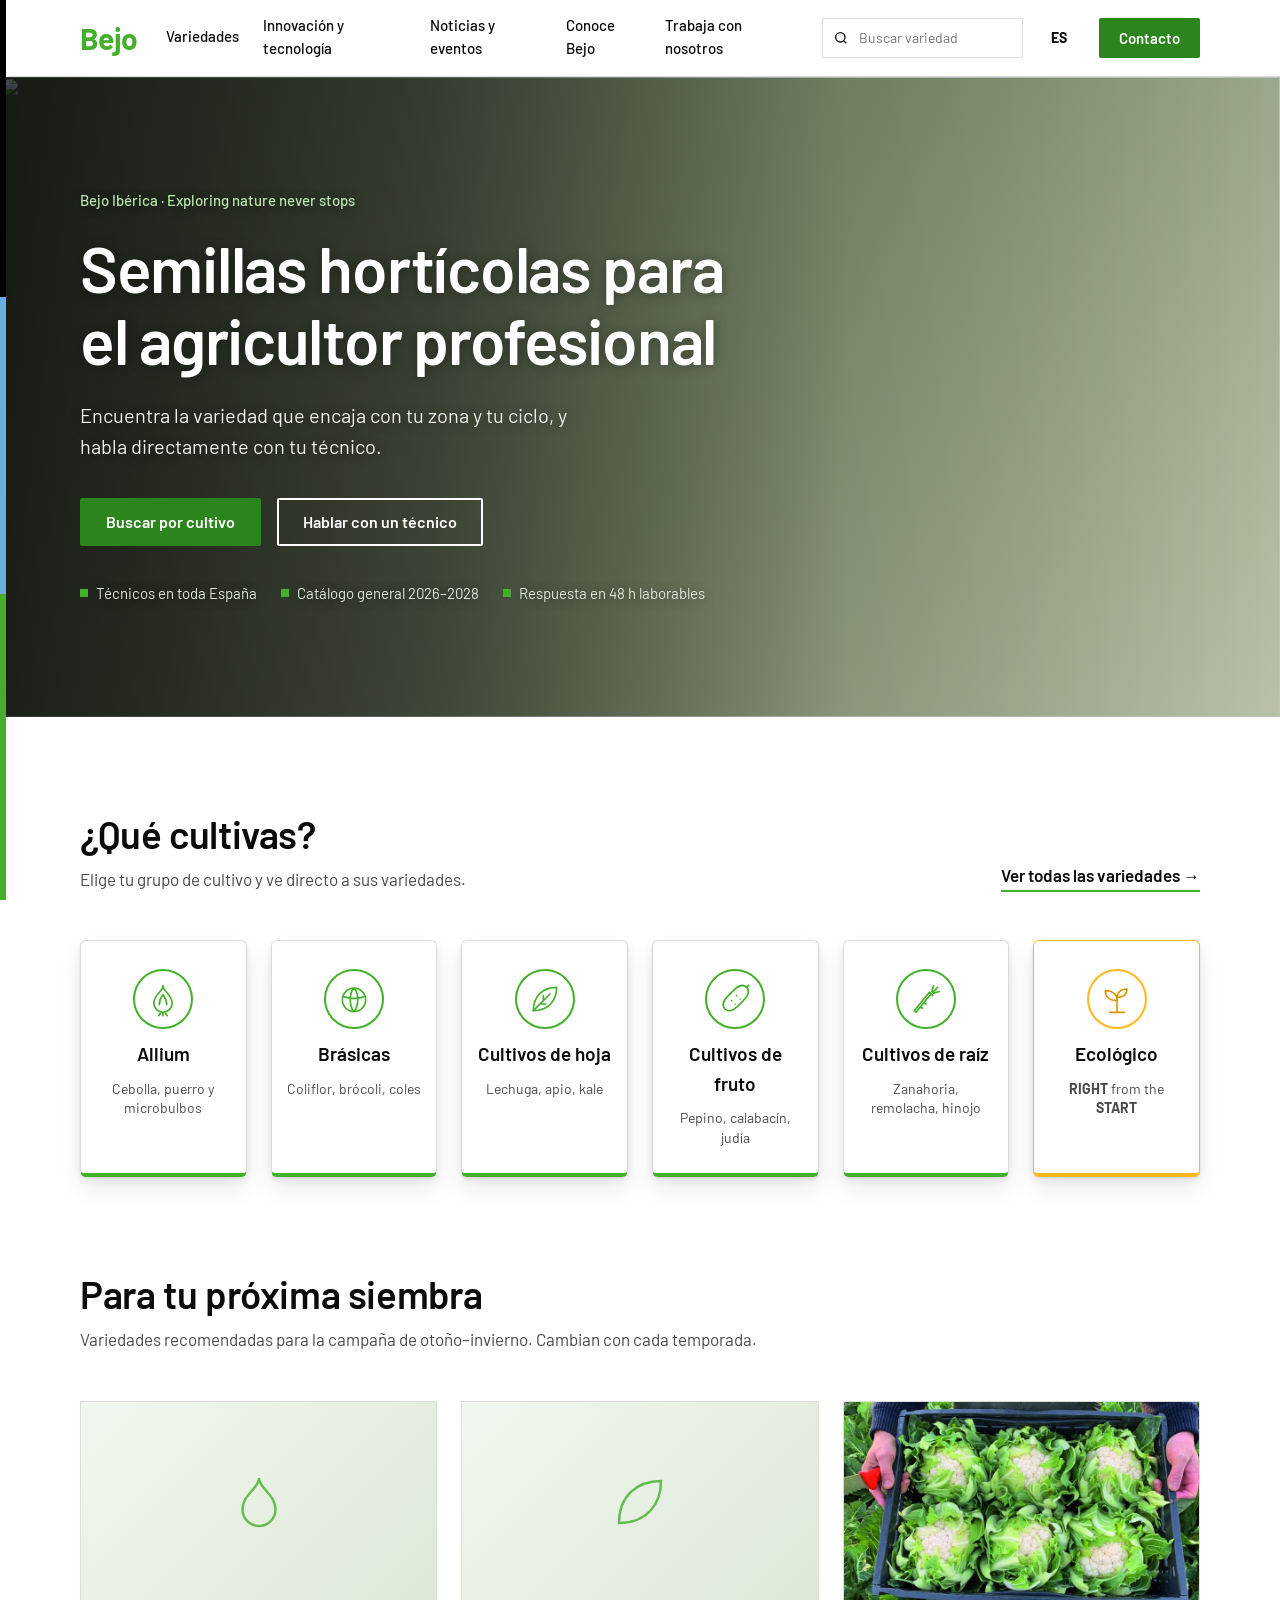
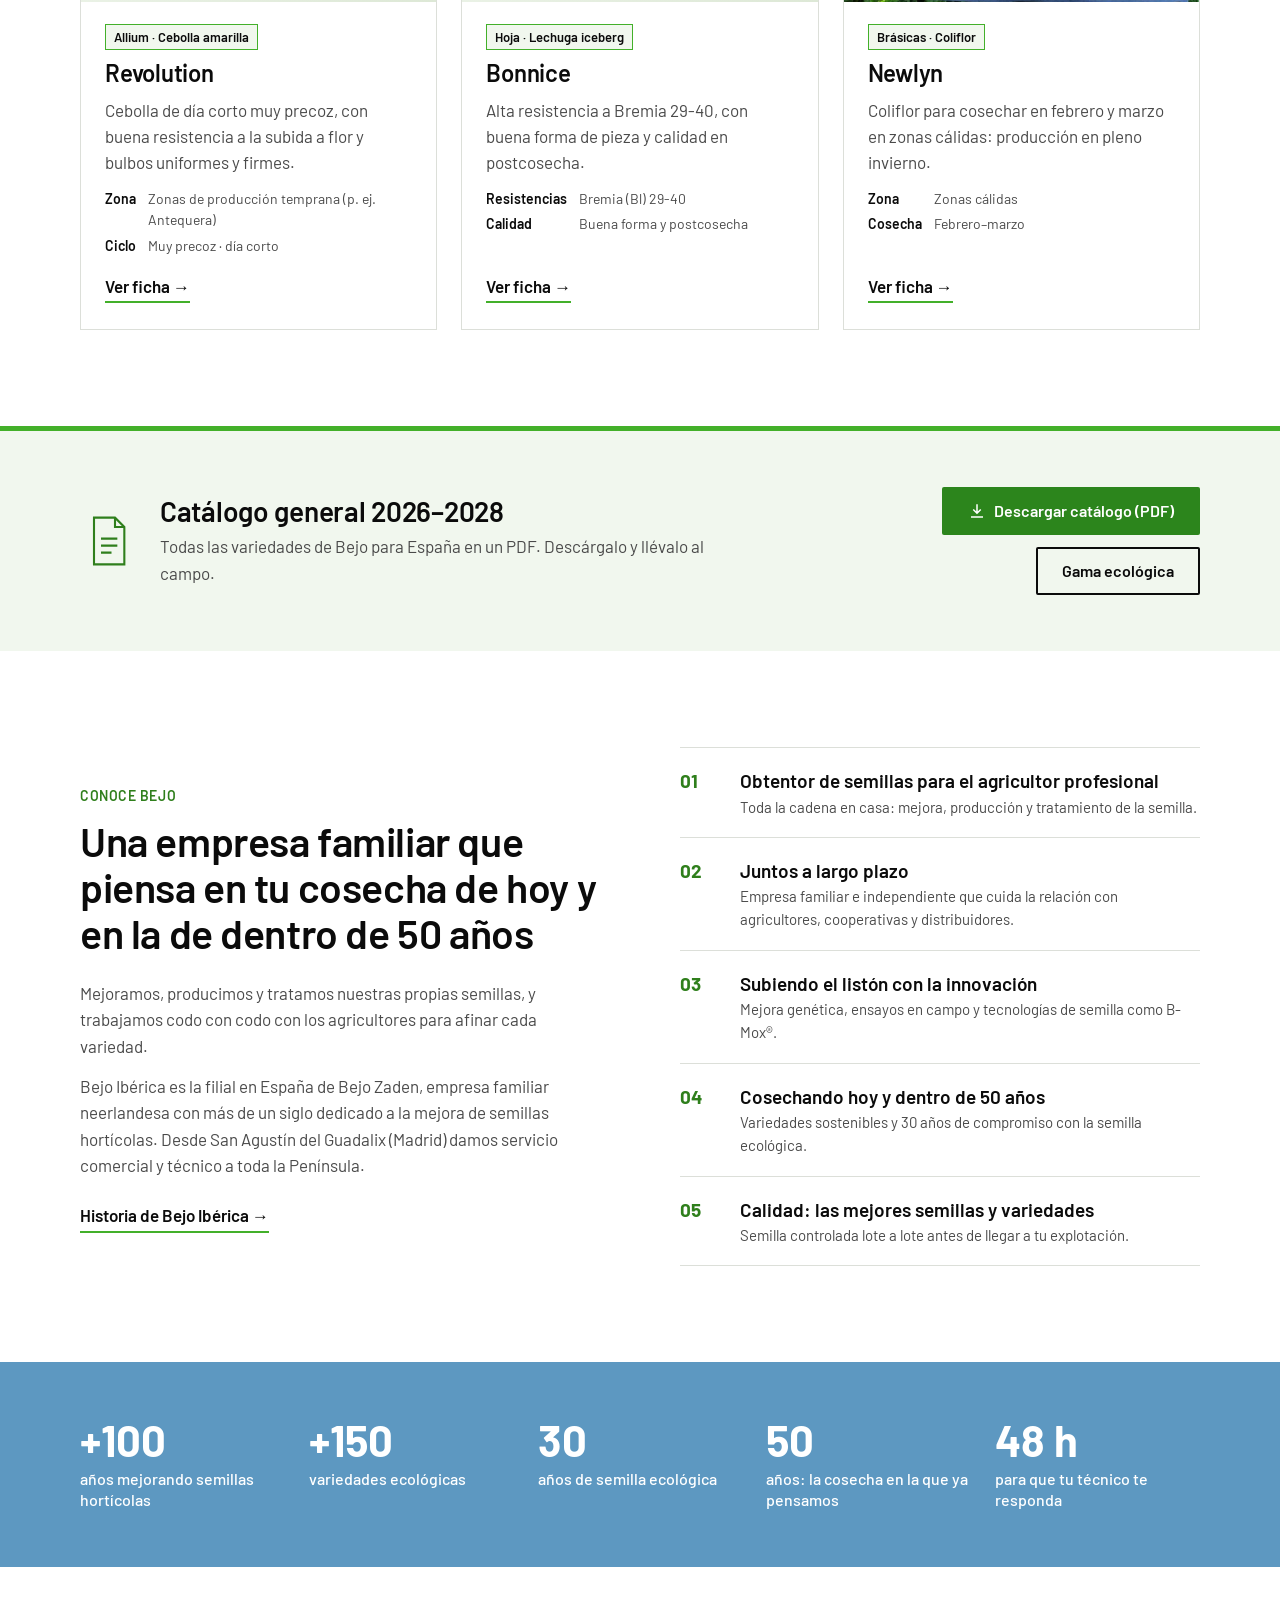
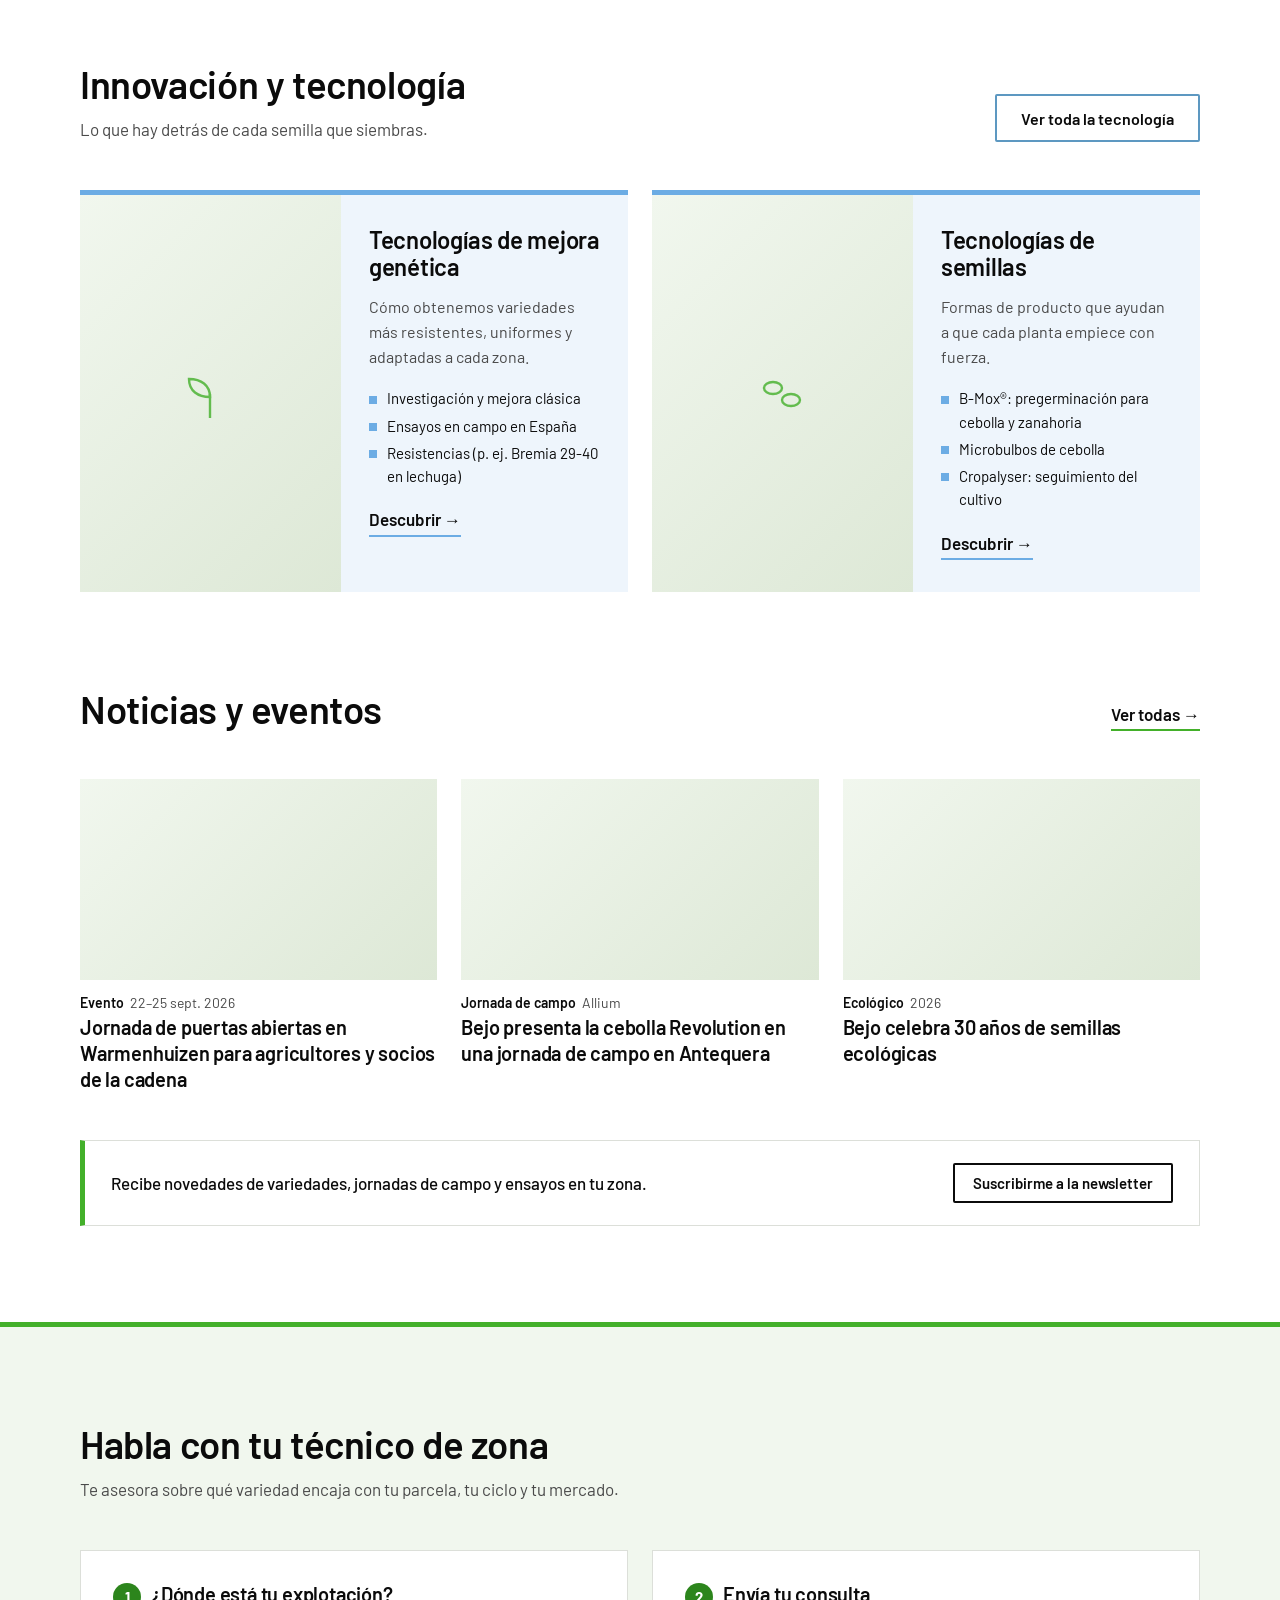
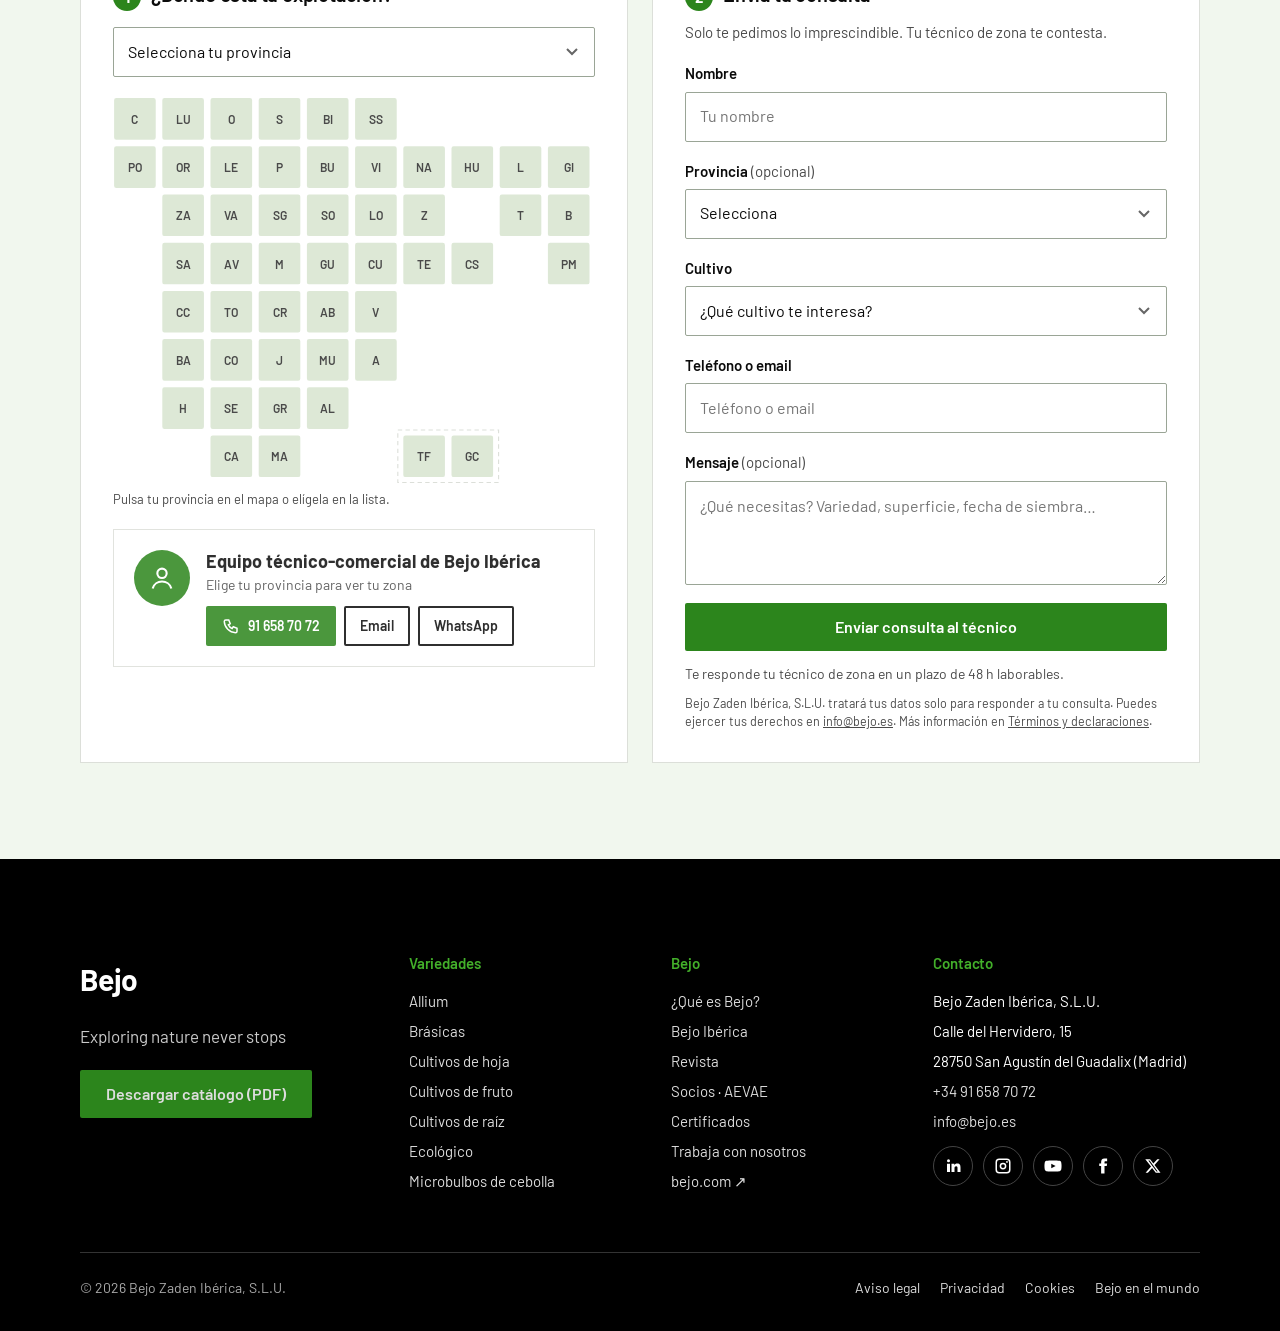
==== bejo-landing-un-solo-archivo.html @ 4756d1c4 "El vídeo de Mejora genética empieza desde el principio Co-Authored-By: Claude Opus 5.5 <noreply@anth" ====
<!DOCTYPE html>
<html lang="es">
<head>
<meta charset="UTF-8">
<meta name="viewport" content="width=device-width, initial-scale=1, viewport-fit=cover">
<title>Bejo Ibérica · Semillas hortícolas para el agricultor profesional</title>
<meta name="description" content="Encuentra la variedad de semilla hortícola que encaja con tu zona y tu ciclo, y habla directamente con tu técnico de zona de Bejo Ibérica. Catálogo general 2026–2028.">
<meta name="theme-color" content="#43B02A">
<link rel="canonical" href="https://www.bejo.es/">
<meta property="og:type" content="website">
<meta property="og:locale" content="es_ES">
<meta property="og:site_name" content="Bejo Ibérica">
<meta property="og:title" content="Bejo Ibérica · Semillas hortícolas para el agricultor profesional">
<meta property="og:description" content="Encuentra la variedad que encaja con tu zona y tu ciclo, y habla directamente con tu técnico.">
<meta property="og:url" content="https://www.bejo.es/">
<meta property="og:image" content="https://www.bejo.es/sites/bejo-drupal/files/styles/banner_middle_xxxl/public/media/images/ENNS-Cover%20photo.jpeg?itok=uTUPlNrY">
<meta name="twitter:card" content="summary_large_image">
<link rel="icon" href="data:image/svg+xml,%3Csvg xmlns='http://www.w3.org/2000/svg' viewBox='0 0 32 32'%3E%3Crect width='32' height='32' rx='6' fill='%2343B02A'/%3E%3Cpath d='M16 6c-5 5-7 9-7 13a7 7 0 0014 0c0-4-2-8-7-13z' fill='%23fff'/%3E%3C/svg%3E">
<link rel="preconnect" href="https://fonts.googleapis.com">
<link rel="preconnect" href="https://fonts.gstatic.com" crossorigin>
<link rel="preconnect" href="https://www.bejo.es">
<!-- Barlow: sustituta web de DIN 2014 (tipografía corporativa con licencia; si se dispone del kit, se carga antes en --font) -->
<link href="https://fonts.googleapis.com/css2?family=Barlow:wght@400;500;600;700&display=swap" rel="stylesheet">
<style>
/* ==========================================================================
   Bejo Ibérica · Landing bejo.es
   Sistema visual de bejo.com + correcciones de marketing:
   - Verde #43B02A = campo y llamadas a la acción
   - Azul  #6CACE4 = innovación
   - Sin bloques grises · CTA verde (no negro) · degradado oscuro en hero
   - Tipografía DIN 2014 (Barlow como sustituta web) · retícula 12 col → 4 col
   ========================================================================== */

:root{
  /* Paleta oficial Bejo */
  --green:#43B02A; --green-dark:#2f7f1c; --green-hover:#3a9b24;
  /* Verde de botón: tono más profundo de Bejo Green para que el texto blanco
     cumpla contraste AA (blanco sobre #43B02A = 2,8:1; sobre #2C851C = 4,7:1) */
  --btn-green:#2C851C; --btn-green-hover:#236B16;
  --blue:#6CACE4; --blue-dark:#5D98C1; --yellow:#FFB81C; --black:#000; --white:#fff;

  /* Tokens de interfaz */
  --bg:#ffffff; --ink:#0b0b0b; --muted:#4a4a4a; --line:#dcdfd9; --surface:#ffffff;
  --tint-green:#F1F7EE; --tint-blue:#EEF5FC; --ph:#DDE8D6;
  --font:"DIN 2014","Barlow",Arial,Helvetica,sans-serif;

  /* Retícula */
  --wrap:1280px; --pad:80px; --gutter:24px; --cols:12; --header:76px;

  /* Ritmo vertical: un único estándar de espacio entre bloques */
  --space-section:96px;  /* aire arriba y abajo de cada bloque de contenido */
  --space-band:56px;     /* aire dentro de las franjas de color finas (catálogo, cifras) */
  --space-head:48px;     /* de la cabecera de sección a su contenido */
}
@media (prefers-color-scheme:dark){
  :root:not([data-theme="light"]){
    --bg:#111411; --ink:#f2f4f0; --muted:#b9c0b5; --line:#2c332a; --surface:#181c17;
    --tint-green:#152012; --tint-blue:#121b24; --ph:#23301f; --green-dark:#5cc743;
  }
}
:root[data-theme="dark"]{
  --bg:#111411; --ink:#f2f4f0; --muted:#b9c0b5; --line:#2c332a; --surface:#181c17;
  --tint-green:#152012; --tint-blue:#121b24; --ph:#23301f; --green-dark:#5cc743;
}

*,*::before,*::after{box-sizing:border-box}
html{scroll-behavior:smooth;scroll-padding-top:calc(var(--header) + 12px);-webkit-text-size-adjust:100%}
body{margin:0;background:var(--bg);color:var(--ink);font-family:var(--font);font-size:17px;line-height:1.55;-webkit-font-smoothing:antialiased;overflow-x:hidden}
img,svg{max-width:100%;display:block}
a{color:inherit}
h1,h2,h3,h4{margin:0;line-height:1.12;font-weight:600;letter-spacing:-.01em}
p{margin:0}
button,input,select,textarea{font:inherit;color:inherit}
:focus-visible{outline:3px solid var(--yellow);outline-offset:3px}
.sr-only{position:absolute!important;width:1px;height:1px;overflow:hidden;clip:rect(0 0 0 0);white-space:nowrap}
.skip{position:absolute;left:12px;top:-60px;z-index:100;background:var(--btn-green);color:#fff;padding:10px 16px;font-weight:600;text-decoration:none}
.skip:focus{top:12px}

/* Retícula de 12 columnas (4 en móvil) */
.wrap{max-width:calc(var(--wrap) + var(--pad)*2);margin:0 auto;padding:0 var(--pad)}
.grid{display:grid;grid-template-columns:repeat(var(--cols),minmax(0,1fr));gap:var(--gutter)}

/* Cada bloque lleva el mismo aire arriba y abajo. Cuando dos bloques seguidos
   comparten fondo, el segundo usa --flush para no duplicar el espacio. */
.section{padding:var(--space-section) 0}
.section--flush{padding-top:0}
.section-head{display:flex;justify-content:space-between;align-items:flex-end;gap:24px;margin-bottom:var(--space-head)}
.section-head h2{font-size:clamp(28px,3vw,40px)}
.section-head p{color:var(--muted);margin-top:10px;max-width:72ch}
.eyebrow{display:inline-block;font-size:14px;font-weight:600;letter-spacing:.04em;text-transform:uppercase;color:var(--green-dark);margin-bottom:12px}

/* Banda de color lateral (top-band del manual) */
.band{position:fixed;left:0;top:0;bottom:0;width:6px;z-index:60;background:linear-gradient(var(--black) 0 33%,var(--blue) 33% 66%,var(--green) 66%)}

/* Botones y enlaces */
.btn{display:inline-flex;align-items:center;justify-content:center;gap:8px;min-height:48px;padding:0 24px;font-weight:600;font-size:16px;line-height:1.2;text-decoration:none;border:2px solid transparent;border-radius:2px;cursor:pointer;transition:background .15s,color .15s,border-color .15s;white-space:nowrap}
.btn svg{width:18px;height:18px;flex-shrink:0}
.btn-green{background:var(--btn-green);color:#fff}
.btn-green:hover{background:var(--btn-green-hover)}
.btn-ghost{border-color:#fff;color:#fff;background:transparent}
.btn-ghost:hover{background:#fff;color:#000}
.btn-outline{border-color:var(--ink);color:var(--ink);background:transparent}
.btn-outline:hover{background:var(--ink);color:var(--bg)}
.btn-outline-blue{border-color:var(--blue-dark);color:var(--ink);background:transparent}
.btn-outline-blue:hover{background:var(--blue-dark);color:#fff}
.btn-sm{min-height:40px;padding:0 18px;font-size:15px}
.link{font-weight:600;text-decoration:none;border-bottom:2px solid var(--green);padding-bottom:2px}
.link:hover{border-color:var(--ink)}
.link-arrow::after{content:" →"}

/* Fotografía real (con color de reserva si la imagen no carga) */
.photo{position:relative;background-color:var(--ph);overflow:hidden}
.photo img{width:100%;height:100%;object-fit:cover}
.photo.is-empty{display:flex;align-items:center;justify-content:center;background:linear-gradient(135deg,var(--tint-green),var(--ph))}
.photo.is-empty img{display:none}
.photo-fallback{display:none}
.photo.is-empty .photo-fallback{display:block;width:72px;height:72px;stroke:var(--green);fill:none;stroke-width:1.6;opacity:.8}

/* Logo */
.logo{display:inline-flex;align-items:center;flex-shrink:0;text-decoration:none;height:48px}
.logo img{height:44px;width:auto}
.logo-text{display:none;font-weight:700;font-size:30px;letter-spacing:-.02em;color:var(--green)}
.logo.is-text img{display:none}
.logo.is-text .logo-text{display:inline}
.logo.neg img{filter:brightness(0) invert(1)}
.logo.neg .logo-text{color:#fff}

/* 1 · Header */
.header{position:sticky;top:0;z-index:50;background:var(--bg);border-bottom:1px solid var(--line);transition:box-shadow .2s}
.header.scrolled{box-shadow:0 6px 18px rgba(0,0,0,.08)}
.header .wrap{display:flex;align-items:center;gap:28px;height:var(--header)}
.nav{display:flex;gap:24px;margin-left:auto;align-items:center}
.nav a{text-decoration:none;font-size:15px;font-weight:500;padding:6px 0;border-bottom:2px solid transparent}
.nav a:hover,.nav a[aria-current="true"]{border-color:var(--green)}
.search{position:relative;display:flex;align-items:center;border:1px solid var(--line);height:40px;width:210px;padding:0 10px;gap:8px;background:var(--surface)}
.search input{border:0;outline:0;background:transparent;width:100%;font-size:14px;min-width:0}
.search:focus-within{border-color:var(--green)}
.search svg{flex-shrink:0;width:16px;height:16px}
.search-results{position:absolute;left:-1px;right:-1px;top:100%;margin:0;padding:6px 0;list-style:none;background:var(--surface);border:1px solid var(--line);box-shadow:0 12px 24px rgba(0,0,0,.12);z-index:70;display:none;max-height:320px;overflow:auto}
.search-results.open{display:block}
.search-results a{display:block;padding:9px 14px;text-decoration:none;font-size:14px;line-height:1.3}
.search-results a small{display:block;color:var(--muted);font-size:12px}
.search-results a:hover,.search-results a.active{background:var(--tint-green)}
.lang{font-weight:700;font-size:14px;text-decoration:none}
.nav-cta{margin-left:4px}
.icon-btn{display:none;background:none;border:0;width:44px;height:44px;align-items:center;justify-content:center;cursor:pointer;color:var(--ink)}
.mobile-menu{display:none}

/* 2 · Hero */
.hero{position:relative;color:#fff;min-height:640px;display:flex;align-items:center;background:#2f3a2b;isolation:isolate;overflow:hidden}
.hero-media{position:absolute;inset:0;z-index:-2;background:linear-gradient(120deg,#4f5d48 0%,#7d8c6c 55%,#b9c2a8 100%)}
.hero-media img{width:100%;height:100%;object-fit:cover;object-position:center 45%}
.hero::before{content:"";position:absolute;inset:0;z-index:-1;background:linear-gradient(90deg,rgba(0,0,0,.72) 0%,rgba(0,0,0,.48) 34%,rgba(0,0,0,.08) 66%,rgba(0,0,0,0) 100%)}
/* La foto se ve limpia a la derecha; solo se oscurece la zona del texto */
.hero h1,.hero .lead,.hero-kicker,.hero-trust{text-shadow:0 1px 12px rgba(0,0,0,.35)}
.hero .wrap{width:100%}
.hero-content{grid-column:1 / span 7;padding:96px 0}
.hero-kicker{color:#b8e3ad;font-size:15px;font-weight:500;margin-bottom:20px}
.hero h1{font-size:clamp(40px,5vw,64px);font-weight:600;letter-spacing:-.02em;margin-bottom:24px}
.hero .lead{font-size:20px;max-width:46ch;margin-bottom:36px;color:#eef1ea}
.hero-ctas{display:flex;gap:16px;flex-wrap:wrap}
.hero-trust{display:flex;flex-wrap:wrap;gap:8px 24px;margin:36px 0 0;padding:0;list-style:none;font-size:15px;color:#dfe6da}
.hero-trust li{display:flex;align-items:center;gap:8px}
.hero-trust li::before{content:"";width:8px;height:8px;background:var(--green);flex-shrink:0}

/* 3 · Cultivos */
.crops{display:grid;grid-template-columns:repeat(6,1fr);gap:var(--gutter)}
/* Tarjetas pulsables: relieve en reposo (sombra + base de color),
   se elevan al pasar el ratón y se "hunden" al pulsar */
.crop{display:flex;flex-direction:column;align-items:center;text-align:center;gap:10px;padding:28px 14px 26px;border:1px solid var(--line);border-bottom:4px solid var(--green);border-radius:6px;background:var(--surface);text-decoration:none;cursor:pointer;
  box-shadow:0 1px 2px rgba(0,0,0,.08),0 4px 8px rgba(0,0,0,.06),0 12px 24px rgba(0,0,0,.08);
  transition:transform .18s ease,box-shadow .18s ease,border-color .18s ease}
.crop:hover{transform:translateY(-6px);border-color:var(--green);
  box-shadow:0 2px 4px rgba(0,0,0,.08),0 10px 18px rgba(0,0,0,.08),0 22px 40px rgba(67,176,42,.22)}
.crop:active{transform:translateY(0);box-shadow:0 1px 2px rgba(0,0,0,.12),0 2px 6px rgba(0,0,0,.08)}
.crop.eco{border-bottom-color:var(--yellow)}
.crop.eco:hover{box-shadow:0 2px 4px rgba(0,0,0,.08),0 10px 18px rgba(0,0,0,.08),0 22px 40px rgba(255,184,28,.28)}
.crop svg{width:60px;height:60px;padding:8px;border:2px solid var(--green);border-radius:50%;stroke:var(--green);fill:none;stroke-width:2;stroke-linecap:round;stroke-linejoin:round}
.crop strong{font-size:19px;font-weight:600}
.crop span{font-size:14px;color:var(--muted);line-height:1.4}
.crop.eco{border-color:var(--yellow)}
.crop.eco svg{border-color:var(--yellow);stroke:#d99600}
.crop.eco span b{font-weight:700}
.crop.flash{border-color:var(--green);box-shadow:0 0 0 4px rgba(67,176,42,.25)}
.hint{display:none}

/* 4 · Campaña */
.varieties{display:grid;grid-template-columns:repeat(3,1fr);gap:var(--gutter)}
.variety{border:1px solid var(--line);background:var(--surface);display:flex;flex-direction:column}
.variety .photo{aspect-ratio:16/9}
.variety-body{padding:22px 24px 26px;display:flex;flex-direction:column;gap:10px;align-items:flex-start;flex:1}
.tag{font-size:13px;font-weight:600;padding:2px 8px;border:1.5px solid var(--green);background:var(--tint-green)}
.variety h3{font-size:24px}
.variety p{color:var(--muted)}
.variety dl{display:grid;grid-template-columns:auto 1fr;gap:4px 12px;margin:2px 0 6px;font-size:14px}
.variety dt{font-weight:600}
.variety dd{margin:0;color:var(--muted)}
.variety .link{margin-top:auto}
.more-mobile{display:none}

/* Catálogo (microconversión) */
.catalog{background:var(--tint-green);border-top:5px solid var(--green)}
.catalog .wrap{display:flex;align-items:center;justify-content:space-between;gap:32px;padding-top:var(--space-band);padding-bottom:var(--space-band)}
.catalog-text{display:flex;align-items:center;gap:24px}
.catalog-text svg{width:56px;height:56px;flex-shrink:0;stroke:var(--green-dark);fill:none;stroke-width:1.8}
.catalog h2{font-size:clamp(22px,2.2vw,28px);margin-bottom:6px}
.catalog p{color:var(--muted)}
.catalog-actions{display:flex;gap:12px;flex-wrap:wrap;justify-content:flex-end}

/* 5 · Por qué Bejo */
.why .wrap{display:grid;grid-template-columns:1fr 1fr;gap:80px;align-items:center}
.why h2{font-size:clamp(30px,3.2vw,44px);margin-bottom:24px}
.why .intro p{color:var(--muted);max-width:50ch}
.why .intro p + p{margin-top:14px}
.why .intro .link{display:inline-block;margin-top:24px}
.why ol{list-style:none;margin:0;padding:0;border-top:1px solid var(--line)}
.why li{display:grid;grid-template-columns:44px 1fr;gap:0 16px;padding:18px 0;border-bottom:1px solid var(--line)}
.why li b{color:var(--green-dark);font-weight:700;font-size:19px;grid-row:span 2}
.why li strong{font-size:19px;font-weight:600}
.why li span{color:var(--muted);font-size:15px}

/* Cifras */
.stats{background:var(--blue-dark);color:#fff;padding:var(--space-band) 0}
.stats ul{list-style:none;margin:0;padding:0;display:grid;grid-template-columns:repeat(5,1fr);gap:24px}
.stats strong{display:block;font-size:clamp(34px,3.4vw,48px);font-weight:700;line-height:1;margin-bottom:6px}
.stats span{font-size:16px;font-weight:500;line-height:1.35;display:block}

/* 6 · Innovación */
.tech-grid{display:grid;grid-template-columns:1fr 1fr;gap:var(--gutter)}
.tech{display:grid;grid-template-columns:1fr 1.1fr;background:var(--tint-blue);border-top:5px solid var(--blue)}
.tech .photo{min-height:100%;background-color:#d5e3f0}
.tech-body{padding:32px 28px;display:flex;flex-direction:column;gap:14px;align-items:flex-start}
.tech h3{font-size:24px}
.tech p{color:var(--muted);font-size:16px}
.tech ul{margin:0;padding:0;list-style:none;font-size:15px}
.tech li{padding-left:18px;position:relative;margin:4px 0}
.tech li::before{content:"";position:absolute;left:0;top:.55em;width:8px;height:8px;background:var(--blue)}
.tech .link{border-color:var(--blue)}

/* 7 · Noticias */
.news-grid{display:grid;grid-template-columns:repeat(3,1fr);gap:var(--gutter)}
.news{text-decoration:none;display:flex;flex-direction:column;gap:12px}
.news .photo{aspect-ratio:16/9}
.news-meta{font-size:14px;color:var(--muted)}
.news-meta b{color:var(--ink);font-weight:600;margin-right:6px}
.news h3{font-size:20px;line-height:1.3}
.news:hover h3{text-decoration:underline;text-decoration-color:var(--green);text-underline-offset:4px}
.newsletter{display:flex;align-items:center;justify-content:space-between;gap:20px;margin-top:var(--space-head);padding:22px 26px;border:1px solid var(--line);border-left:5px solid var(--green)}
.newsletter p{font-weight:500}

/* 8 · Técnico de zona */
.contact{background:var(--tint-green);border-top:5px solid var(--green)}
.contact-grid{display:grid;grid-template-columns:1fr 1fr;gap:var(--gutter);align-items:stretch}
.card{background:var(--surface);border:1px solid var(--line);padding:32px}
.card h3{font-size:20px;margin-bottom:16px}
.step{display:inline-flex;align-items:center;justify-content:center;width:28px;height:28px;border-radius:50%;background:var(--btn-green);color:#fff;font-size:15px;font-weight:700;margin-right:10px;vertical-align:middle}
.field{display:flex;flex-direction:column;gap:6px;margin-bottom:18px;position:relative}
.field label{font-weight:600;font-size:15px}
.field label .opt{font-weight:400;color:var(--muted)}
.input,.select{width:100%;min-height:50px;border:1.5px solid #9aa596;background:var(--bg);color:var(--ink);padding:0 14px;border-radius:2px;font-size:16px}
textarea.input{padding:12px 14px;min-height:104px;resize:vertical}
.input:focus,.select:focus{border-color:var(--green);outline:none;box-shadow:0 0 0 3px rgba(67,176,42,.25)}
.select{appearance:none;-webkit-appearance:none;background-image:url("data:image/svg+xml,%3Csvg xmlns='http://www.w3.org/2000/svg' width='12' height='8'%3E%3Cpath d='M1 1l5 5 5-5' stroke='%23666' stroke-width='2' fill='none'/%3E%3C/svg%3E");background-repeat:no-repeat;background-position:right 16px center;padding-right:40px}

.map{margin:20px 0}
.map svg{width:100%;height:auto}
.map .tile{cursor:pointer}
.map .tile rect{fill:var(--ph);stroke:var(--surface);stroke-width:2;transition:fill .15s}
.map .tile text{font-size:11px;font-weight:600;fill:var(--muted);pointer-events:none;text-anchor:middle;dominant-baseline:central}
.map .tile:hover rect,.map .tile:focus rect{fill:#bfe0b3}
.map .tile.in-zone rect{fill:#a6d796}
.map .tile.in-zone text{fill:#0d2a06}
.map .tile.active rect{fill:var(--green)}
.map .tile.active text{fill:#000}
.map .tile:focus{outline:none}
.map .tile:focus-visible rect{stroke:var(--yellow);stroke-width:3}
.map-inset{fill:none;stroke:var(--line);stroke-dasharray:4 3}
.map-caption{font-size:13px;color:var(--muted);margin-top:6px}

.techie{display:flex;gap:16px;align-items:flex-start;padding:20px;border:1px solid var(--line);background:var(--bg);margin-top:4px}
.techie[data-empty="true"]{opacity:.85}
.avatar{width:56px;height:56px;border-radius:50%;flex-shrink:0;background:var(--btn-green);display:flex;align-items:center;justify-content:center;color:#fff}
.avatar svg{width:28px;height:28px;stroke:#fff;fill:none;stroke-width:1.8}
.techie strong{display:block;font-size:18px;line-height:1.25}
.techie .zone{font-size:14px;color:var(--muted);display:block;margin:2px 0 10px}
.techie-actions{display:flex;flex-wrap:wrap;gap:8px}
.techie-actions .btn{min-height:40px;padding:0 14px;font-size:14px}

.form-intro{color:var(--muted);font-size:15px;margin:-6px 0 18px}
.form-note{font-size:14px;margin-top:12px;color:var(--muted)}
.form-legal{font-size:12.5px;margin-top:10px;color:var(--muted);line-height:1.45}
.form-legal a{color:inherit}
.form-ok{display:none;margin-top:16px;background:var(--tint-green);border-left:5px solid var(--green);padding:14px 16px;font-weight:500}
.form-ok.show{display:block}
.form-err{display:none;margin-bottom:16px;border-left:5px solid #c62828;background:rgba(198,40,40,.07);padding:12px 14px;font-weight:600;font-size:15px}
.form-err.show{display:block}
.field.error .input,.field.error .select{border-color:#c62828;border-width:2px}
.err{display:none;font-size:14px;font-weight:600;color:#c62828}
@media (prefers-color-scheme:dark){:root:not([data-theme="light"]) .err{color:#ff8a80}}
.field.error .err{display:block}
.hp{position:absolute;left:-9999px;width:1px;height:1px;overflow:hidden}
#contactForm .btn-green{width:100%}

/* 9 · Footer */
.footer{background:#000;color:#fff;padding:var(--space-section) 0 32px}
.footer-top{display:grid;grid-template-columns:1.3fr 1fr 1fr 1.2fr;gap:40px}
.footer-brand{display:flex;flex-direction:column;gap:20px;align-items:flex-start}
.footer-brand p{color:#c9c9c9}
.footer h4{margin:0 0 14px;font-size:15px;font-weight:600;color:var(--green)}
.footer ul{list-style:none;margin:0;padding:0;font-size:15px;line-height:2}
.footer address{font-style:normal}
.footer a{text-decoration:none;color:#ddd}
.footer a:hover{color:#fff;text-decoration:underline}
.footer details summary{list-style:none}
.footer details summary::-webkit-details-marker{display:none}
.social{display:flex;gap:10px;margin-top:10px}
.social a{display:inline-flex;width:40px;height:40px;align-items:center;justify-content:center;border:1px solid #444;border-radius:50%}
.social a:hover{border-color:var(--green);background:#111;text-decoration:none}
.social svg{width:18px;height:18px;fill:#fff}
.footer-bottom{display:flex;justify-content:space-between;gap:16px;margin-top:56px;padding-top:24px;border-top:1px solid #333;font-size:14px;color:#aaa}
.footer-bottom nav{display:flex;gap:20px;flex-wrap:wrap}
.sticky-cta{display:none}

/* ---------- Tablet ---------- */
@media (max-width:1180px){
  :root{--pad:40px}
  .nav{gap:16px}
  .nav .nav-extra{display:none}
  .search{width:170px}
  .crops{grid-template-columns:repeat(3,1fr)}
  .tech{grid-template-columns:1fr}
  .tech .photo{min-height:200px}
  .stats ul{grid-template-columns:repeat(3,1fr);row-gap:32px}
  .footer-top{grid-template-columns:1fr 1fr}
  .catalog .wrap{flex-direction:column;align-items:flex-start}
  .catalog-actions{justify-content:flex-start}
}

/* ---------- Móvil (4 columnas) ---------- */
@media (max-width:860px){
  :root{--pad:20px;--header:64px;--cols:4;--gutter:16px;--space-section:64px;--space-band:40px;--space-head:28px}
  body{font-size:16px;padding-bottom:calc(76px + env(safe-area-inset-bottom,0px))}
  .band{width:4px}
  .section-head{flex-direction:column;align-items:flex-start}
  .logo img{height:36px}
  .nav,.header .search,.lang,.desk-only{display:none!important}
  .icon-btn{display:inline-flex}
  .header .wrap{gap:4px}
  .header .tools{margin-left:auto;display:flex}
  .mobile-menu{display:block;position:fixed;left:0;right:0;top:var(--header);bottom:0;background:var(--bg);z-index:49;padding:16px 20px 40px;overflow-y:auto;transform:translateX(100%);transition:transform .25s ease;visibility:hidden}
  .mobile-menu.open{transform:none;visibility:visible}
  .mobile-menu > a{display:block;padding:16px 0;border-bottom:1px solid var(--line);font-size:19px;font-weight:500;text-decoration:none}
  .mobile-menu .search{display:flex;width:100%;height:50px;margin:8px 0 12px}
  .mobile-menu .btn{width:100%;margin-top:20px}

  .hero{min-height:auto;align-items:flex-end}
  .hero::before{background:linear-gradient(180deg,rgba(0,0,0,0) 0%,rgba(0,0,0,.1) 30%,rgba(0,0,0,.6) 58%,rgba(0,0,0,.85) 100%)}
  .hero-content{grid-column:1 / -1;padding:200px 0 36px}
  .hero h1{font-size:36px;margin-bottom:14px}
  .hero .lead{font-size:17px;margin-bottom:24px}
  .hero-ctas{flex-direction:column;gap:12px}
  .hero-ctas .btn{width:100%;min-height:52px}
  .hero-kicker{font-size:14px;margin-bottom:10px}
  .hero-trust{margin-top:24px;font-size:14px;gap:6px 18px}

  .crops{display:flex;overflow-x:auto;scroll-snap-type:x mandatory;scroll-padding-inline:var(--pad);gap:12px;margin:0 calc(var(--pad)*-1);padding:4px var(--pad) 8px;scrollbar-width:none}
  .crops::-webkit-scrollbar{display:none}
  .crop{flex:0 0 40%;scroll-snap-align:start;padding:20px 10px 22px}
  .crops{padding-top:8px;padding-bottom:24px}
  .crop svg{width:52px;height:52px}
  .crop strong{font-size:17px}
  .crop span{font-size:13px}
  .hint{display:block;font-size:13px;color:var(--muted);margin-top:12px}

  .varieties{grid-template-columns:1fr;gap:16px}
  .variety:nth-child(3){display:none}
  .variety-body{padding:16px 18px 20px}
  .variety h3{font-size:21px}
  .more-mobile{display:inline-block;margin-top:24px}

  .catalog .wrap{gap:20px}
  .catalog-text{gap:16px;align-items:flex-start}
  .catalog-text svg{width:40px;height:40px}
  .catalog-actions,.catalog-actions .btn{width:100%}

  .why .wrap{grid-template-columns:1fr;gap:28px}
  .why h2{font-size:28px;margin-bottom:14px}
  .why .intro p.extra{display:none}
  .why li{padding:14px 0;grid-template-columns:36px 1fr}
  .why li strong,.why li b{font-size:17px}
  .why li span{display:none}

  .stats ul{grid-template-columns:1fr 1fr;row-gap:28px}
  .stats li:nth-child(5){display:none}
  .stats span{font-size:14px}

  .tech-grid{grid-template-columns:1fr;gap:20px}
  .tech .photo{min-height:180px}
  .tech-body{padding:22px 20px 26px}
  .tech-body ul{display:none}
  .tech h3{font-size:21px}
  .head-btn{display:none}

  .news-grid{grid-template-columns:1fr;gap:0}
  .news{flex-direction:row;gap:16px;padding:16px 0;border-bottom:1px solid var(--line)}
  .news .photo{width:112px;flex-shrink:0;aspect-ratio:4/3}
  .news h3{font-size:17px}
  .news-meta{font-size:13px}
  .news-all-desk{display:none}
  .newsletter{flex-direction:column;align-items:flex-start;padding:18px}
  .newsletter .btn{width:100%}

  .contact-grid{grid-template-columns:1fr;gap:16px}
  .card{padding:20px 16px}
  .map{display:none}
  .field{margin-bottom:12px}
  .desk-field{display:none}

  .footer{padding:var(--space-section) 0 24px}
  .footer-top{grid-template-columns:1fr;gap:0}
  .footer-brand{margin-bottom:24px}
  .footer-brand .btn{width:100%}
  .footer details{border-bottom:1px solid #333}
  .footer details summary{display:flex;justify-content:space-between;align-items:center;padding:18px 0;cursor:pointer}
  .footer details summary::after{content:"+";font-size:22px;color:#fff}
  .footer details[open] summary::after{content:"–"}
  .footer h4{margin:0;color:#fff;font-size:16px}
  .footer details > ul,.footer details > address{padding-bottom:16px}
  .footer-bottom{flex-direction:column;margin-top:24px;padding-top:0;border:0}
  .footer-bottom nav{gap:14px}

  .sticky-cta{display:flex;gap:10px;position:fixed;left:0;right:0;bottom:0;z-index:40;background:var(--bg);border-top:1px solid var(--line);padding:10px 20px calc(10px + env(safe-area-inset-bottom,0px));transition:transform .2s}
  .sticky-cta.hide{transform:translateY(110%)}
  .sticky-cta .btn-green{flex:1}
  .sticky-cta .btn-call{border:2px solid var(--ink);color:var(--ink);background:var(--bg);padding:0 18px}
}
@media (min-width:861px){
  .mob-only{display:none!important}
  .footer details summary{cursor:default;pointer-events:none}
}
@media (prefers-reduced-motion:reduce){
  *{transition:none!important;scroll-behavior:auto!important}
}
@media print{
  .band,.header,.sticky-cta,.mobile-menu,.hero-ctas{display:none!important}
  .hero{color:#000;min-height:0}.hero::before,.hero-media{display:none}
}

</style>
<script type="application/ld+json">
{
  "@context":"https://schema.org",
  "@type":"Organization",
  "name":"Bejo Zaden Ibérica, S.L.U.",
  "alternateName":"Bejo Ibérica",
  "url":"https://www.bejo.es/",
  "logo":"https://www.bejo.es/sites/bejo-drupal/files/Bejo-LG_1.svg",
  "slogan":"Exploring nature never stops",
  "email":"info@bejo.es",
  "telephone":"+34 91 658 70 72",
  "address":{"@type":"PostalAddress","streetAddress":"Calle del Hervidero, 15","postalCode":"28750","addressLocality":"San Agustín del Guadalix","addressRegion":"Madrid","addressCountry":"ES"},
  "parentOrganization":{"@type":"Organization","name":"Bejo Zaden B.V.","url":"https://www.bejo.com/"},
  "sameAs":["https://www.linkedin.com/company/bejoespana/","https://www.instagram.com/bejoespana/","https://www.youtube.com/channel/UCln8HXi0CUPpkFVuDEpy3uQ","https://www.facebook.com/BejoEspana/","https://www.twitter.com/BejoEspana"]
}
</script>
</head>
<body>
<div class="band" aria-hidden="true"></div>
<a class="skip" href="#main">Saltar al contenido</a>

<!-- ============ 1 · Header ============ -->
<header class="header" id="top">
  <div class="wrap">
    <a href="https://www.bejo.es/" class="logo" aria-label="Bejo Ibérica, inicio">
      <img src="https://www.bejo.es/sites/bejo-drupal/files/Bejo-LG_1.svg" alt="Bejo" width="120" height="44">
      <span class="logo-text" aria-hidden="true">Bejo</span>
    </a>
    <nav class="nav" aria-label="Principal">
      <a href="#variedades">Variedades</a>
      <a href="#innovacion">Innovación y tecnología</a>
      <a href="#noticias">Noticias y eventos</a>
      <a href="#por-que">Conoce Bejo</a>
      <a href="https://www.bejo.es/careers" class="nav-extra">Trabaja con nosotros</a>
    </nav>
    <form class="search" role="search" data-search>
      <label class="sr-only" for="searchDesk">Buscar cultivo o variedad</label>
      <svg viewBox="0 0 24 24" fill="none" stroke="currentColor" stroke-width="2" aria-hidden="true"><circle cx="11" cy="11" r="7"/><path d="M20 20l-4-4"/></svg>
      <input type="search" id="searchDesk" placeholder="Buscar variedad" autocomplete="off" aria-autocomplete="list" aria-controls="searchDeskList" aria-expanded="false">
      <ul class="search-results" id="searchDeskList" role="listbox"></ul>
    </form>
    <a href="https://www.bejo.com/countries" class="lang" title="Otros países Bejo" aria-label="Idioma: español. Ver otros países Bejo">ES</a>
    <a href="#tecnico" class="btn btn-green btn-sm nav-cta desk-only" data-track="cta_contacto_menu">Contacto</a>
    <div class="tools mob-only">
      <button class="icon-btn" id="searchBtn" type="button" aria-label="Buscar variedad">
        <svg width="24" height="24" viewBox="0 0 24 24" fill="none" stroke="currentColor" stroke-width="2" aria-hidden="true"><circle cx="11" cy="11" r="7"/><path d="M20 20l-4-4"/></svg>
      </button>
      <button class="icon-btn" id="menuBtn" type="button" aria-label="Abrir menú" aria-expanded="false" aria-controls="mobileMenu">
        <svg width="26" height="26" viewBox="0 0 24 24" fill="none" stroke="currentColor" stroke-width="2" aria-hidden="true"><path d="M3 6h18M3 12h18M3 18h18"/></svg>
      </button>
    </div>
  </div>
</header>

<div class="mobile-menu" id="mobileMenu" aria-label="Menú">
  <form class="search" role="search" data-search>
    <label class="sr-only" for="mobSearch">Buscar cultivo o variedad</label>
    <svg viewBox="0 0 24 24" fill="none" stroke="currentColor" stroke-width="2" aria-hidden="true"><circle cx="11" cy="11" r="7"/><path d="M20 20l-4-4"/></svg>
    <input type="search" id="mobSearch" placeholder="Buscar cultivo o variedad" autocomplete="off" aria-autocomplete="list" aria-controls="searchMobList" aria-expanded="false">
    <ul class="search-results" id="searchMobList" role="listbox"></ul>
  </form>
  <a href="#variedades">Variedades</a>
  <a href="#innovacion">Innovación y tecnología</a>
  <a href="#noticias">Noticias y eventos</a>
  <a href="#por-que">Conoce Bejo</a>
  <a href="https://www.bejo.es/careers">Trabaja con nosotros</a>
  <a href="https://www.bejo.com/countries">Idioma: ES · Otros países</a>
  <a href="#tecnico" class="btn btn-green" data-track="cta_contacto_menu">Hablar con mi técnico</a>
</div>

<main id="main">

<!-- ============ FASE 1 · ENCONTRAR ============ -->

<!-- 2 · Hero -->
<section class="hero" aria-labelledby="hero-title">
  <div class="hero-media" aria-hidden="true">
    <!-- Foto de la campaña "Exploring nature never stops" (bejo.es). Si no carga, se usa la del hero actual de bejo.es -->
    <img src="https://www.bejo.es/sites/bejo-drupal/files/styles/banner_middle_xxxl/public/media/images/ENNS-Cover%20photo.jpeg?itok=uTUPlNrY" data-alt-src="https://www.bejo.es/sites/bejo-drupal/files/styles/banner_middle_xxxl/public/media/images/lettuce_iceberg_bejo_26_143-21191-original.jpg?itok=ijqKNQSE" alt="" fetchpriority="high" data-fallback>
  </div>
  <div class="wrap grid">
    <div class="hero-content">
      <p class="hero-kicker">Bejo Ibérica · Exploring nature never stops</p>
      <h1 id="hero-title">Semillas hortícolas para el agricultor profesional</h1>
      <p class="lead">Encuentra la variedad que encaja con tu<span class="desk-only"> zona y tu</span> ciclo<span class="desk-only">,</span> y habla directamente con tu técnico.</p>
      <div class="hero-ctas">
        <a href="#variedades" class="btn btn-green" data-track="cta_buscar_cultivo_hero">Buscar por cultivo</a>
        <a href="#tecnico" class="btn btn-ghost" data-track="cta_tecnico_hero">Hablar con un técnico</a>
      </div>
      <ul class="hero-trust">
        <li>Técnicos en toda España</li>
        <li class="desk-only">Catálogo general 2026–2028</li>
        <li>Respuesta en 48 h laborables</li>
      </ul>
    </div>
  </div>
</section>

<!-- 3 · Acceso rápido por cultivo -->
<section class="section" id="variedades" aria-labelledby="crops-title">
  <div class="wrap">
    <div class="section-head"><div>
      <h2 id="crops-title">¿Qué cultivas?</h2>
      <p><span class="mob-only">Desliza y elige</span><span class="desk-only">Elige</span> tu grupo de cultivo y ve directo a sus variedades.</p>
    </div>
      <a href="https://www.bejo.es/variedades" class="link link-arrow desk-only">Ver todas las variedades</a>
    </div>
    <div class="crops" role="list">
      <a href="https://www.bejo.es/variedades" class="crop" role="listitem" data-crop="allium" data-track="crop_allium">
        <svg viewBox="0 0 48 48" aria-hidden="true"><path d="M24 8c0 7-11 11-11 21a11 11 0 0 0 22 0c0-10-11-14-11-21z"/><path d="M24 19c-3 4-4.5 8-4.5 12M24 19c3 4 4.5 8 4.5 12"/><path d="M21 41l-2 3M24 41v3M27 41l2 3"/></svg>
        <strong>Allium</strong><span>Cebolla, puerro y microbulbos</span>
      </a>
      <a href="https://www.bejo.es/variedades" class="crop" role="listitem" data-crop="brasicas" data-track="crop_brasicas">
        <svg viewBox="0 0 48 48" aria-hidden="true"><circle cx="24" cy="25" r="14"/><path d="M24 11c-6 6-6 22 0 28M24 11c6 6 6 22 0 28M11 21c7 3 19 3 26 0"/></svg>
        <strong>Brásicas</strong><span>Coliflor, brócoli, coles</span>
      </a>
      <a href="https://www.bejo.es/variedades" class="crop" role="listitem" data-crop="hoja" data-track="crop_hoja">
        <svg viewBox="0 0 48 48" aria-hidden="true"><path d="M10 38C10 20 22 10 38 10c0 16-10 28-28 28z"/><path d="M10 38l20-20M18 30h7M22 26v-6"/></svg>
        <strong>Cultivos de hoja</strong><span>Lechuga, apio, kale</span>
      </a>
      <a href="https://www.bejo.es/variedades" class="crop" role="listitem" data-crop="fruto" data-track="crop_fruto">
        <svg viewBox="0 0 48 48" aria-hidden="true"><path d="M12 36c-4-4-2-10 4-16l6-6c6-6 12-8 16-4s2 10-4 16l-6 6c-6 6-12 8-16 4z"/><path d="M38 10l3-3M20 26h.01M26 20h.01M24 30h.01M30 24h.01"/></svg>
        <strong>Cultivos de fruto</strong><span>Pepino, calabacín, judía</span>
      </a>
      <a href="https://www.bejo.es/variedades" class="crop" role="listitem" data-crop="raiz" data-track="crop_raiz">
        <svg viewBox="0 0 48 48" aria-hidden="true"><path d="M30 18L12 40l-2-2 18-22z"/><path d="M28 16l4 4M31 15l2-7M33 17l7-2M32 16l6-6M17 34l3 1M21 29l3 1"/></svg>
        <strong>Cultivos de raíz</strong><span>Zanahoria, remolacha, hinojo</span>
      </a>
      <a href="https://www.bejo.es/semillas-ecologicas" class="crop eco" role="listitem" data-crop="eco" data-track="crop_ecologico">
        <svg viewBox="0 0 48 48" aria-hidden="true"><path d="M24 40V24"/><path d="M24 26c0-8-6-12-14-12 0 8 6 12 14 12zM24 22c0-6 5-10 12-10 0 7-5 10-12 10z"/><path d="M15 40h18"/></svg>
        <strong>Ecológico</strong><span><b>RIGHT</b> from the <b>START</b></span>
      </a>
    </div>
    <p class="hint">Desliza para ver todos los grupos de cultivo.</p>
  </div>
</section>

<!-- 4 · Destacado de campaña -->
<section class="section section--flush" id="campana" aria-labelledby="camp-title">
  <div class="wrap">
    <div class="section-head"><div>
      <h2 id="camp-title">Para tu próxima siembra</h2>
      <p>Variedades recomendadas para la campaña de otoño–invierno.<span class="desk-only"> Cambian con cada temporada.</span></p>
    </div></div>
    <div class="varieties">
      <article class="variety" id="var-revolution">
        <div class="photo"><img src="https://www.bejo.es/sites/bejo-drupal/files/styles/gallery_item_lg/public/media/images/Revolution%20Open%20Days%20%2812%29.jpg?itok=Qv2knWuD" alt="Cebolla Revolution en la jornada de campo de Bejo en Antequera" loading="lazy" data-fallback>
          <svg class="photo-fallback" viewBox="0 0 48 48" aria-hidden="true"><path d="M24 8c0 7-11 11-11 21a11 11 0 0 0 22 0c0-10-11-14-11-21z"/></svg></div>
        <div class="variety-body">
          <span class="tag">Allium · Cebolla amarilla</span>
          <h3>Revolution</h3>
          <p>Cebolla de día corto muy precoz, con buena resistencia a la subida a flor y bulbos uniformes y firmes.</p>
          <dl><dt>Zona</dt><dd>Zonas de producción temprana (p. ej. Antequera)</dd><dt>Ciclo</dt><dd>Muy precoz · día corto</dd></dl>
          <a href="https://www.bejo.es/cebolla/revolution" class="link link-arrow" data-track="ficha_revolution">Ver ficha<span class="sr-only"> de Revolution</span></a>
        </div>
      </article>
      <article class="variety" id="var-bonnice">
        <div class="photo"><img src="https://www.bejo.es/sites/bejo-drupal/files/styles/banner_middle_xxxl/public/media/images/lettuce_iceberg_bejo_26_143-21191-original.jpg?itok=ijqKNQSE" alt="Lechuga iceberg de Bejo en campo" loading="lazy" data-fallback>
          <svg class="photo-fallback" viewBox="0 0 48 48" aria-hidden="true"><path d="M10 38C10 20 22 10 38 10c0 16-10 28-28 28z"/></svg></div>
        <div class="variety-body">
          <span class="tag">Hoja · Lechuga iceberg</span>
          <h3>Bonnice</h3>
          <p>Alta resistencia a Bremia 29-40, con buena forma de pieza y calidad en postcosecha.</p>
          <dl><dt>Resistencias</dt><dd>Bremia (Bl) 29-40</dd><dt>Calidad</dt><dd>Buena forma y postcosecha</dd></dl>
          <a href="https://www.bejo.es/lechuga/bonnice" class="link link-arrow" data-track="ficha_bonnice">Ver ficha<span class="sr-only"> de Bonnice</span></a>
        </div>
      </article>
      <article class="variety" id="var-newlyn">
        <div class="photo"><img src="[data-uri]" alt="Coliflores Newlyn recién cosechadas en caja, en campo" loading="lazy" data-fallback>
          <svg class="photo-fallback" viewBox="0 0 48 48" aria-hidden="true"><circle cx="24" cy="25" r="14"/><path d="M24 11c-6 6-6 22 0 28M24 11c6 6 6 22 0 28M11 21c7 3 19 3 26 0"/></svg></div>
        <div class="variety-body">
          <span class="tag">Brásicas · Coliflor</span>
          <h3>Newlyn</h3>
          <p>Coliflor para cosechar en febrero y marzo en zonas cálidas: producción en pleno invierno.</p>
          <dl><dt>Zona</dt><dd>Zonas cálidas</dd><dt>Cosecha</dt><dd>Febrero–marzo</dd></dl>
          <a href="https://www.bejo.es/coliflor/newlyn" class="link link-arrow" data-track="ficha_newlyn">Ver ficha<span class="sr-only"> de Newlyn</span></a>
        </div>
      </article>
    </div>
    <a href="https://www.bejo.es/variedades" class="link link-arrow more-mobile">Ver más variedades de campaña</a>
  </div>
</section>

<!-- Catálogo PDF (microconversión) -->
<section class="catalog" aria-labelledby="cat-title">
  <div class="wrap">
    <div class="catalog-text">
      <svg viewBox="0 0 48 48" aria-hidden="true"><path d="M12 4h18l8 8v32H12z"/><path d="M30 4v8h8M18 22h14M18 28h14M18 34h9"/></svg>
      <div>
        <h2 id="cat-title">Catálogo general 2026–2028</h2>
        <p>Todas las variedades de Bejo para España en un PDF. Descárgalo y llévalo al campo.</p>
      </div>
    </div>
    <div class="catalog-actions">
      <a href="https://www.bejo.es/sites/bejo-drupal/files/media/files/ES-CatalogoGeneralEspana2628.pdf" class="btn btn-green" target="_blank" rel="noopener" data-track="descarga_catalogo">
        <svg viewBox="0 0 24 24" fill="none" stroke="currentColor" stroke-width="2" aria-hidden="true"><path d="M12 3v12M7 10l5 5 5-5M4 20h16"/></svg>
        Descargar catálogo (PDF)</a>
      <a href="https://www.bejo.es/ecologico" class="btn btn-outline">Gama ecológica</a>
    </div>
  </div>
</section>

<!-- ============ FASE 2 · CONFIAR ============ -->

<!-- 5 · Por qué Bejo -->
<section class="section why" id="por-que" aria-labelledby="why-title">
  <div class="wrap">
    <div class="intro">
      <span class="eyebrow">Conoce Bejo</span>
      <h2 id="why-title"><span class="desk-only">Una empresa familiar que piensa en tu cosecha de hoy y en la de dentro de 50 años</span><span class="mob-only">Empresa familiar, pensando en tu cosecha de hoy y de dentro de 50 años</span></h2>
      <p>Mejoramos, producimos y tratamos nuestras propias semillas, y trabajamos codo con codo con los agricultores para afinar cada variedad.</p>
      <p class="extra">Bejo Ibérica es la filial en España de Bejo Zaden, empresa familiar neerlandesa con más de un siglo dedicado a la mejora de semillas hortícolas. Desde San Agustín del Guadalix (Madrid) damos servicio comercial y técnico a toda la Península.</p>
      <a href="https://www.bejo.es/historia-de-bejo-iberica" class="link link-arrow">Historia de Bejo Ibérica</a>
    </div>
    <ol>
      <li><b>01</b><strong>Obtentor de semillas para el agricultor profesional</strong><span>Toda la cadena en casa: mejora, producción y tratamiento de la semilla.</span></li>
      <li><b>02</b><strong>Juntos a largo plazo</strong><span>Empresa familiar e independiente que cuida la relación con agricultores, cooperativas y distribuidores.</span></li>
      <li><b>03</b><strong>Subiendo el listón con la innovación</strong><span>Mejora genética, ensayos en campo y tecnologías de semilla como B-Mox®.</span></li>
      <li><b>04</b><strong>Cosechando hoy y dentro de 50 años</strong><span>Variedades sostenibles y 30 años de compromiso con la semilla ecológica.</span></li>
      <li><b>05</b><strong>Calidad: las mejores semillas y variedades</strong><span>Semilla controlada lote a lote antes de llegar a tu explotación.</span></li>
    </ol>
  </div>
</section>

<!-- Cifras -->
<section class="stats" aria-label="Bejo en cifras">
  <div class="wrap">
    <ul>
      <li><strong>+100</strong><span>años mejorando semillas hortícolas</span></li>
      <li><strong>+150</strong><span>variedades ecológicas</span></li>
      <li><strong>30</strong><span>años de semilla ecológica</span></li>
      <li><strong>50</strong><span>años: la cosecha en la que ya pensamos</span></li>
      <li><strong>48 h</strong><span>para que tu técnico te responda</span></li>
    </ul>
  </div>
</section>

<!-- 6 · Innovación y tecnología -->
<section class="section" id="innovacion" aria-labelledby="inno-title">
  <div class="wrap">
    <div class="section-head">
      <div><h2 id="inno-title">Innovación y tecnología</h2><p>Lo que hay detrás de cada semilla<span class="desk-only"> que siembras</span>.</p></div>
      <a href="https://www.bejo.es/revista" class="btn btn-outline-blue head-btn">Ver toda la tecnología</a>
    </div>
    <div class="tech-grid">
      <article class="tech">
        <div class="photo"><img src="https://www.bejo.es/sites/bejo-drupal/files/styles/gallery_item_lg/public/media/images/Breeding%20for%20organic_small.jpeg?itok=yeIApnBH" alt="Mejoradores de Bejo seleccionando plantas en campo" loading="lazy" data-fallback>
          <svg class="photo-fallback" viewBox="0 0 48 48" aria-hidden="true"><path d="M24 40V24"/><path d="M24 26c0-8-6-12-14-12 0 8 6 12 14 12z"/></svg></div>
        <div class="tech-body">
          <h3>Tecnologías de mejora genética</h3>
          <p><span class="desk-only">Cómo obtenemos variedades más resistentes, uniformes y adaptadas a cada zona.</span><span class="mob-only">Variedades más resistentes y adaptadas a tu zona.</span></p>
          <ul><li>Investigación y mejora clásica</li><li>Ensayos en campo en España</li><li>Resistencias (p. ej. Bremia 29-40 en lechuga)</li></ul>
          <a href="https://www.youtube.com/watch?v=11PBp4unazs" class="link link-arrow">Descubrir<span class="sr-only"> tecnologías de mejora genética</span></a>
        </div>
      </article>
      <article class="tech">
        <div class="photo"><img src="https://www.bejo.es/sites/bejo-drupal/files/styles/gallery_item_lg/public/media/images/Different%20kinds%20of%20organic%20seed_small.jpeg?itok=K05LckjI" alt="Distintos tipos de semilla de Bejo" loading="lazy" data-fallback>
          <svg class="photo-fallback" viewBox="0 0 48 48" aria-hidden="true"><ellipse cx="18" cy="20" rx="6" ry="4"/><ellipse cx="30" cy="28" rx="6" ry="4"/></svg></div>
        <div class="tech-body">
          <h3>Tecnologías de semillas</h3>
          <p><span class="desk-only">Formas de producto que ayudan a que cada planta empiece con fuerza.</span><span class="mob-only">B-Mox®, microbulbos y Cropalyser.</span></p>
          <ul><li>B-Mox®: pregerminación para cebolla y zanahoria</li><li>Microbulbos de cebolla</li><li>Cropalyser: seguimiento del cultivo</li></ul>
          <a href="https://www.bejo.es/magazine/formas-de-producto-de-bejo" class="link link-arrow">Descubrir<span class="sr-only"> tecnologías de semillas</span></a>
        </div>
      </article>
    </div>
  </div>
</section>

<!-- 7 · Noticias y eventos -->
<section class="section section--flush" id="noticias" aria-labelledby="news-title">
  <div class="wrap">
    <div class="section-head">
      <h2 id="news-title">Noticias y eventos</h2>
      <a href="https://www.bejo.es/revista" class="link link-arrow news-all-desk">Ver todas</a>
    </div>
    <div class="news-grid">
      <a href="https://www.bejo.es/magazine/jornada-de-puertas-abiertas-de-bejo-para-agricultores-y-socios-de-la-cadena-de-suministro" class="news">
        <div class="photo"><img src="https://www.bejo.es/sites/bejo-drupal/files/styles/gallery_item_lg/public/media/images/Organic%20demo%20field_small.jpg?itok=80fQMUw9" alt="" loading="lazy" data-fallback></div>
        <div>
          <p class="news-meta"><b>Evento</b>22–25 sept. 2026</p>
          <h3><span class="desk-only">Jornada de puertas abiertas en Warmenhuizen para agricultores y socios de la cadena</span><span class="mob-only">Puertas abiertas Bejo en Países Bajos 2026</span></h3>
        </div>
      </a>
      <a href="https://www.bejo.es/magazine/bejo-presenta-la-cebolla-revolution-en-una-jornada-de-campo-en-antequera" class="news">
        <div class="photo"><img src="https://www.bejo.es/sites/bejo-drupal/files/styles/gallery_item_lg/public/media/images/Revolution%20Open%20Days%20%287%29.jpg?itok=dhPT0Qvs" alt="" loading="lazy" data-fallback></div>
        <div>
          <p class="news-meta"><b>Jornada de campo</b>Allium</p>
          <h3><span class="desk-only">Bejo presenta la cebolla Revolution en una jornada de campo en Antequera</span><span class="mob-only">Cebolla Revolution, en campo en Antequera</span></h3>
        </div>
      </a>
      <a href="https://www.bejo.es/magazine/bejo-celebra-30-anos-de-semillas-ecologicas" class="news">
        <div class="photo"><img src="https://www.bejo.es/sites/bejo-drupal/files/styles/gallery_item_lg/public/media/images/Organic%2030%20years%20Bejo%20colleagues_small%20.jpg?itok=DsTzXGda" alt="" loading="lazy" data-fallback></div>
        <div>
          <p class="news-meta"><b>Ecológico</b>2026</p>
          <h3>Bejo celebra 30 años de semillas ecológicas</h3>
        </div>
      </a>
    </div>
    <a href="https://www.bejo.es/revista" class="link link-arrow mob-only" style="display:inline-block;margin-top:20px">Ver todas</a>
    <div class="newsletter">
      <p>Recibe novedades de variedades, jornadas de campo y ensayos en tu zona.</p>
      <a href="https://us15.list-manage.com/survey?u=f30d8a76c23f361aeff1ba541&amp;id=507a707cc8&amp;attribution=false" class="btn btn-outline btn-sm" target="_blank" rel="noopener" data-track="newsletter">Suscribirme a la newsletter</a>
    </div>
  </div>
</section>

<!-- ============ FASE 3 · CONTACTAR ============ -->

<!-- 8 · Tu técnico en tu zona -->
<section class="section contact" id="tecnico" aria-labelledby="contact-title">
  <div class="wrap">
    <div class="section-head"><div>
      <h2 id="contact-title">Habla con tu técnico de zona</h2>
      <p><span class="desk-only">Te asesora sobre qué variedad encaja con tu parcela, tu ciclo y tu mercado.</span><span class="mob-only">Elige tu provincia y te mostramos quién te atiende.</span></p>
    </div></div>
    <div class="contact-grid">
      <div class="card zone-card">
        <h3><span class="step">1</span>¿Dónde está tu explotación?</h3>
        <label for="zoneSelect" class="sr-only">Selecciona tu provincia</label>
        <select id="zoneSelect" class="select">
          <option value="">Selecciona tu provincia</option>
        </select>
        <div class="map" id="map" aria-label="Mapa de zonas técnicas de España. Pulsa una provincia para seleccionarla."></div>
        <div class="techie" id="techCard" data-empty="true" aria-live="polite">
          <div class="avatar" aria-hidden="true"><svg viewBox="0 0 24 24"><circle cx="12" cy="8" r="4"/><path d="M4 21c1-4 4.5-6 8-6s7 2 8 6"/></svg></div>
          <div>
            <strong id="techName">Equipo técnico-comercial de Bejo Ibérica</strong>
            <span class="zone" id="techZone">Elige tu provincia para ver tu zona</span>
            <div class="techie-actions">
              <a href="tel:+34916587072" class="btn btn-green" id="techPhone" data-track="llamar_tecnico">
                <svg viewBox="0 0 24 24" fill="none" stroke="currentColor" stroke-width="2" aria-hidden="true"><path d="M5 4h4l2 5-2.5 1.5a11 11 0 005 5L15 13l5 2v4a2 2 0 01-2 2A16 16 0 013 6a2 2 0 012-2"/></svg>
                <span id="techPhoneTxt">91 658 70 72</span></a>
              <a href="mailto:info@bejo.es" class="btn btn-outline" id="techMail" data-track="email_tecnico">Email</a>
              <a href="https://wa.me/message/UYOLJTFTJJBNB1" class="btn btn-outline" id="techWa" target="_blank" rel="noopener" data-track="whatsapp_tecnico">WhatsApp</a>
            </div>
          </div>
        </div>
      </div>

      <div class="card">
        <h3><span class="step">2</span>Envía tu consulta</h3>
        <p class="form-intro">Solo te pedimos lo imprescindible. Tu técnico de zona te contesta.</p>
        <form id="contactForm" novalidate>
          <p class="form-err" id="formErr" role="alert" tabindex="-1">Revisa los campos marcados para poder enviar tu consulta.</p>
          <div class="field"><label for="f-name">Nombre</label>
            <input id="f-name" class="input" name="nombre" placeholder="Tu nombre" autocomplete="name" required aria-describedby="e-name">
            <span class="err" id="e-name">Escribe tu nombre.</span></div>
          <div class="field desk-field"><label for="f-prov">Provincia <span class="opt">(opcional)</span></label>
            <select id="f-prov" class="select" name="provincia"><option value="">Selecciona</option></select></div>
          <div class="field"><label for="f-crop">Cultivo</label>
            <select id="f-crop" class="select" name="cultivo" required aria-describedby="e-crop">
              <option value="">¿Qué cultivo te interesa?</option><option>Allium</option><option>Brásicas</option><option>Cultivos de hoja</option><option>Cultivos de fruto</option><option>Cultivos de raíz</option><option>Ecológico</option>
            </select>
            <span class="err" id="e-crop">Elige un cultivo.</span></div>
          <div class="field"><label for="f-contact">Teléfono o email</label>
            <input id="f-contact" class="input" name="contacto" placeholder="Teléfono o email" autocomplete="tel" inputmode="email" required aria-describedby="e-contact">
            <span class="err" id="e-contact">Déjanos un teléfono (9 cifras) o un email válido para responderte.</span></div>
          <div class="field desk-field"><label for="f-msg">Mensaje <span class="opt">(opcional)</span></label>
            <textarea id="f-msg" class="input" name="mensaje" placeholder="¿Qué necesitas? Variedad, superficie, fecha de siembra…"></textarea></div>
          <div class="hp" aria-hidden="true"><label for="f-web">No rellenar</label><input id="f-web" name="web" tabindex="-1" autocomplete="off"></div>
          <button type="submit" class="btn btn-green" data-track="form_submit_click">Enviar consulta al técnico</button>
          <p class="form-note">Te responde tu técnico de zona en un plazo de 48 h laborables.</p>
          <p class="form-legal">Bejo Zaden Ibérica, S.L.U. tratará tus datos solo para responder a tu consulta. Puedes ejercer tus derechos en <a href="mailto:info@bejo.es">info@bejo.es</a>. Más información en <a href="https://www.bejo.es/terminos-y-declaraciones">Términos y declaraciones</a>.</p>
          <p class="form-ok" id="formOk" role="status" tabindex="-1"></p>
        </form>
      </div>
    </div>
  </div>
</section>
</main>

<!-- ============ 9 · Footer ============ -->
<footer class="footer">
  <div class="wrap">
    <div class="footer-top">
      <div class="footer-brand">
        <a href="https://www.bejo.es/" class="logo neg" aria-label="Bejo Ibérica, inicio">
          <img src="https://www.bejo.es/sites/bejo-drupal/files/Bejo-LG_1.svg" alt="Bejo" width="120" height="44" loading="lazy">
          <span class="logo-text" aria-hidden="true">Bejo</span>
        </a>
        <p>Exploring nature never stops</p>
        <a href="https://www.bejo.es/sites/bejo-drupal/files/media/files/ES-CatalogoGeneralEspana2628.pdf" class="btn btn-green" target="_blank" rel="noopener" data-track="descarga_catalogo_footer">Descargar catálogo (PDF)</a>
      </div>
      <details open><summary><h4>Variedades</h4></summary>
        <ul>
          <li><a href="https://www.bejo.es/variedades">Allium</a></li>
          <li><a href="https://www.bejo.es/variedades">Brásicas</a></li>
          <li><a href="https://www.bejo.es/variedades">Cultivos de hoja</a></li>
          <li><a href="https://www.bejo.es/variedades">Cultivos de fruto</a></li>
          <li><a href="https://www.bejo.es/variedades">Cultivos de raíz</a></li>
          <li><a href="https://www.bejo.es/ecologico">Ecológico</a></li>
          <li><a href="https://www.bejo.es/conoce-nuestros-microbulbos-de-cebolla">Microbulbos de cebolla</a></li>
        </ul>
      </details>
      <details open><summary><h4>Bejo</h4></summary>
        <ul>
          <li><a href="https://www.bejo.es/bejo-mundo-exploring-nature-never-stops">¿Qué es Bejo?</a></li>
          <li><a href="https://www.bejo.es/historia-de-bejo-iberica">Bejo Ibérica</a></li>
          <li><a href="https://www.bejo.es/revista">Revista</a></li>
          <li><a href="https://www.bejo.es/socios">Socios</a> · <a href="https://www.bejo.es/aevae">AEVAE</a></li>
          <li><a href="https://www.bejo.es/terminos-y-declaraciones">Certificados</a></li>
          <li><a href="https://www.bejo.es/careers">Trabaja con nosotros</a></li>
          <li><a href="https://www.bejo.com/" target="_blank" rel="noopener">bejo.com <span class="sr-only">(se abre en pestaña nueva)</span>↗</a></li>
        </ul>
      </details>
      <details open><summary><h4>Contacto</h4></summary>
        <address>
          <ul>
            <li>Bejo Zaden Ibérica, S.L.U.</li>
            <li>Calle del Hervidero, 15<br>28750 San Agustín del Guadalix (Madrid)</li>
            <li><a href="tel:+34916587072" data-track="llamar_footer">+34 91 658 70 72</a></li>
            <li><a href="mailto:info@bejo.es">info@bejo.es</a></li>
          </ul>
          <div class="social">
            <a href="https://www.linkedin.com/company/bejoespana/" target="_blank" rel="noopener" aria-label="LinkedIn"><svg viewBox="0 0 24 24" aria-hidden="true"><path d="M4 9h4v11H4zM6 3a2 2 0 110 4 2 2 0 010-4zM10 9h3.8v1.6h.1c.5-1 1.8-1.9 3.7-1.9 3.9 0 4.4 2.4 4.4 5.6V20h-4v-4.9c0-1.2 0-2.7-1.7-2.7s-2.3 1.3-2.3 2.6V20h-4z"/></svg></a>
            <a href="https://www.instagram.com/bejoespana/" target="_blank" rel="noopener" aria-label="Instagram"><svg viewBox="0 0 24 24" aria-hidden="true"><path fill-rule="evenodd" d="M7 2h10a5 5 0 015 5v10a5 5 0 01-5 5H7a5 5 0 01-5-5V7a5 5 0 015-5zm0 2a3 3 0 00-3 3v10a3 3 0 003 3h10a3 3 0 003-3V7a3 3 0 00-3-3zm5 3.5a4.5 4.5 0 110 9 4.5 4.5 0 010-9zm0 2a2.5 2.5 0 100 5 2.5 2.5 0 000-5zM17.3 5.4a1.2 1.2 0 110 2.4 1.2 1.2 0 010-2.4z"/></svg></a>
            <a href="https://www.youtube.com/channel/UCln8HXi0CUPpkFVuDEpy3uQ" target="_blank" rel="noopener" aria-label="YouTube"><svg viewBox="0 0 24 24" aria-hidden="true"><path fill-rule="evenodd" d="M23 7.2a3 3 0 00-2.1-2.1C19 4.6 12 4.6 12 4.6s-7 0-8.9.5A3 3 0 001 7.2 31 31 0 00.6 12a31 31 0 00.4 4.8 3 3 0 002.1 2.1c1.9.5 8.9.5 8.9.5s7 0 8.9-.5a3 3 0 002.1-2.1 31 31 0 00.4-4.8 31 31 0 00-.4-4.8zM9.7 15.1V8.9l5.8 3.1z"/></svg></a>
            <a href="https://www.facebook.com/BejoEspana/" target="_blank" rel="noopener" aria-label="Facebook"><svg viewBox="0 0 24 24" aria-hidden="true"><path d="M14 8.5V6.8c0-.8.5-1 1-1h2.5V2H14c-3.4 0-4.5 2.2-4.5 4.6v1.9H7V12h2.5v10H14V12h3l.5-3.5z"/></svg></a>
            <a href="https://www.twitter.com/BejoEspana" target="_blank" rel="noopener" aria-label="X (Twitter)"><svg viewBox="0 0 24 24" aria-hidden="true"><path d="M17.7 3h3.1l-6.8 7.8L22 21h-6.3l-4.9-6.4L5.2 21H2.1l7.3-8.3L1.7 3h6.4l4.4 5.8zm-1.1 16.2h1.7L7.5 4.7H5.7z"/></svg></a>
          </div>
        </address>
      </details>
    </div>
    <div class="footer-bottom">
      <span>© <span id="year">2026</span> Bejo Zaden Ibérica, S.L.U.</span>
      <nav aria-label="Legal">
        <a href="https://www.bejo.es/terminos-y-declaraciones">Aviso legal</a>
        <a href="https://www.bejo.es/terminos-y-declaraciones">Privacidad</a>
        <a href="https://www.bejo.es/terminos-y-declaraciones">Cookies</a>
        <a href="https://www.bejo.com/countries">Bejo en el mundo</a>
      </nav>
    </div>
  </div>
</footer>

<!-- CTA fija en móvil -->
<div class="sticky-cta" id="stickyCta" aria-label="Contacto rápido">
  <a href="#tecnico" class="btn btn-green" data-track="cta_sticky_tecnico">Hablar con mi técnico</a>
  <a href="tel:+34916587072" class="btn btn-call" id="stickyCall" data-track="cta_sticky_llamar">
    <svg viewBox="0 0 24 24" fill="none" stroke="currentColor" stroke-width="2" aria-hidden="true"><path d="M5 4h4l2 5-2.5 1.5a11 11 0 005 5L15 13l5 2v4a2 2 0 01-2 2A16 16 0 013 6a2 2 0 012-2"/></svg>Llamar</a>
</div>

<script>
/* ==========================================================================
   Bejo Ibérica · Landing bejo.es — interacción
   ========================================================================== */
(function () {
  'use strict';

  /* ------------------------------------------------------------------
     CONFIGURACIÓN (editar antes de lanzar)
     ------------------------------------------------------------------ */
  var CONFIG = {
    // Endpoint que recibe el formulario por POST (JSON). Ejemplos:
    //   Formspree:  'https://formspree.io/f/xxxxxxx'
    //   CRM/propio: 'https://www.bejo.es/api/contacto'
    // Si se deja vacío, la consulta se prepara en el cliente de correo del usuario.
    formEndpoint: '',
    defaultEmail: 'info@bejo.es',
    defaultPhone: '+34916587072',
    defaultPhoneTxt: '91 658 70 72',
    whatsapp: 'https://wa.me/message/UYOLJTFTJJBNB1'
  };

  // Técnicos por zona. Rellenar nombre, teléfono y email reales de cada técnico.
  // Mientras un campo esté vacío se muestra el contacto central de Bejo Ibérica.
  var TECNICOS = {
    'Sureste':                     { nombre: '', telefono: '', email: '' },
    'Andalucía':                   { nombre: '', telefono: '', email: '' },
    'Centro':                      { nombre: '', telefono: '', email: '' },
    'Valle del Ebro y País Vasco': { nombre: '', telefono: '', email: '' },
    'Levante y Baleares':          { nombre: '', telefono: '', email: '' },
    'Castilla y León':             { nombre: '', telefono: '', email: '' },
    'Noroeste':                    { nombre: '', telefono: '', email: '' },
    'Cataluña':                    { nombre: '', telefono: '', email: '' },
    'Extremadura':                 { nombre: '', telefono: '', email: '' },
    'Canarias':                    { nombre: '', telefono: '', email: '' }
  };

  // Provincias: [nombre, código, columna, fila, zona] — columna/fila para el mapa de teselas
  var PROVINCIAS = [
    ['A Coruña','C',0,0,'Noroeste'],['Lugo','LU',1,0,'Noroeste'],['Asturias','O',2,0,'Noroeste'],['Cantabria','S',3,0,'Noroeste'],
    ['Bizkaia','BI',4,0,'Valle del Ebro y País Vasco'],['Gipuzkoa','SS',5,0,'Valle del Ebro y País Vasco'],
    ['Pontevedra','PO',0,1,'Noroeste'],['Ourense','OR',1,1,'Noroeste'],['León','LE',2,1,'Castilla y León'],['Palencia','P',3,1,'Castilla y León'],
    ['Burgos','BU',4,1,'Castilla y León'],['Álava','VI',5,1,'Valle del Ebro y País Vasco'],['Navarra','NA',6,1,'Valle del Ebro y País Vasco'],
    ['Huesca','HU',7,1,'Valle del Ebro y País Vasco'],['Lleida','L',8,1,'Cataluña'],['Girona','GI',9,1,'Cataluña'],
    ['Zamora','ZA',1,2,'Castilla y León'],['Valladolid','VA',2,2,'Castilla y León'],['Segovia','SG',3,2,'Castilla y León'],['Soria','SO',4,2,'Castilla y León'],
    ['La Rioja','LO',5,2,'Valle del Ebro y País Vasco'],['Zaragoza','Z',6,2,'Valle del Ebro y País Vasco'],['Tarragona','T',8,2,'Cataluña'],['Barcelona','B',9,2,'Cataluña'],
    ['Salamanca','SA',1,3,'Castilla y León'],['Ávila','AV',2,3,'Castilla y León'],['Madrid','M',3,3,'Centro'],['Guadalajara','GU',4,3,'Centro'],
    ['Cuenca','CU',5,3,'Centro'],['Teruel','TE',6,3,'Valle del Ebro y País Vasco'],['Castellón','CS',7,3,'Levante y Baleares'],['Illes Balears','PM',9,3,'Levante y Baleares'],
    ['Cáceres','CC',1,4,'Extremadura'],['Toledo','TO',2,4,'Centro'],['Ciudad Real','CR',3,4,'Centro'],['Albacete','AB',4,4,'Centro'],['Valencia','V',5,4,'Levante y Baleares'],
    ['Badajoz','BA',1,5,'Extremadura'],['Córdoba','CO',2,5,'Andalucía'],['Jaén','J',3,5,'Andalucía'],['Murcia','MU',4,5,'Sureste'],['Alicante','A',5,5,'Sureste'],
    ['Huelva','H',1,6,'Andalucía'],['Sevilla','SE',2,6,'Andalucía'],['Granada','GR',3,6,'Andalucía'],['Almería','AL',4,6,'Sureste'],
    ['Cádiz','CA',2,7,'Andalucía'],['Málaga','MA',3,7,'Andalucía'],
    ['Las Palmas','GC',7,7,'Canarias'],['Santa Cruz de Tenerife','TF',6,7,'Canarias']
  ];

  // Índice del buscador (cultivos, variedades y contenidos)
  var SEARCH = [
    { t: 'Allium', s: 'Cebolla, puerro, microbulbos', k: 'cebolla puerro chalota allium microbulbo', crop: 'allium' },
    { t: 'Brásicas', s: 'Coliflor, brócoli, coles', k: 'brasicas coliflor brocoli col repollo lombarda kale berza', crop: 'brasicas' },
    { t: 'Cultivos de hoja', s: 'Lechuga, apio, kale', k: 'hoja lechuga iceberg batavia apio escarola endivia kale', crop: 'hoja' },
    { t: 'Cultivos de fruto', s: 'Pepino, calabacín, judía', k: 'fruto pepino calabacin judia', crop: 'fruto' },
    { t: 'Cultivos de raíz', s: 'Zanahoria, remolacha, hinojo', k: 'raiz zanahoria remolacha hinojo chirivia', crop: 'raiz' },
    { t: 'Ecológico', s: 'Semilla ecológica · Right from the start', k: 'ecologico organico bio eco', crop: 'eco' },
    { t: 'Revolution', s: 'Cebolla amarilla de día corto', k: 'revolution cebolla', href: '#var-revolution' },
    { t: 'Bonnice', s: 'Lechuga iceberg · Bremia 29-40', k: 'bonnice lechuga iceberg', href: '#var-bonnice' },
    { t: 'Newlyn', s: 'Coliflor de invierno', k: 'newlyn coliflor', href: '#var-newlyn' },
    { t: 'B-Mox®', s: 'Tecnología de semilla', k: 'bmox b-mox pregerminacion tecnologia', href: 'https://www.bejo.es/magazine/b-moxr' },
    { t: 'Microbulbos de cebolla', s: 'Tecnología de semilla', k: 'microbulbos bulbillos cebolla', href: 'https://www.bejo.es/conoce-nuestros-microbulbos-de-cebolla' },
    { t: 'Cropalyser', s: 'Herramienta de seguimiento del cultivo', k: 'cropalyser app herramienta', href: 'https://www.bejo.es/magazine/cropalyser' },
    { t: 'Catálogo general 2026–2028 (PDF)', s: 'Descargar', k: 'catalogo pdf descargar', href: 'https://www.bejo.es/sites/bejo-drupal/files/media/files/ES-CatalogoGeneralEspana2628.pdf' },
    { t: 'Hablar con mi técnico', s: 'Contacto por zona', k: 'contacto tecnico telefono llamar comercial zona', href: '#tecnico' },
    { t: 'Trabaja con nosotros', s: 'Empleo en Bejo', k: 'empleo trabajo careers', href: 'https://www.bejo.es/careers' }
  ];

  var $ = function (s, c) { return (c || document).querySelector(s); };
  var $$ = function (s, c) { return Array.prototype.slice.call((c || document).querySelectorAll(s)); };
  var norm = function (s) { return (s || '').toLowerCase().normalize('NFD').replace(/[̀-ͯ]/g, ''); };

  /* ------------------------------------------------------------------
     Analítica: eventos al dataLayer (listo para Google Tag Manager)
     ------------------------------------------------------------------ */
  window.dataLayer = window.dataLayer || [];
  function track(event, params) {
    var o = { event: event }; for (var k in params) o[k] = params[k];
    window.dataLayer.push(o);
  }
  document.addEventListener('click', function (e) {
    var el = e.target.closest('[data-track]');
    if (el) track('bejo_click', { accion: el.getAttribute('data-track'), destino: el.getAttribute('href') || '' });
  });

  /* ------------------------------------------------------------------
     Imágenes: si una foto no carga, mostrar el bloque de reserva
     ------------------------------------------------------------------ */
  $$('img[data-fallback]').forEach(function (img) {
    function fail() {
      // Primero prueba la foto alternativa (data-alt-src), si la hay
      if (img.dataset.altSrc && !img.dataset.altTried) { img.dataset.altTried = '1'; img.src = img.dataset.altSrc; return; }
      var p = img.closest('.photo') || img.parentElement; p.classList.add('is-empty');
    }
    if (img.complete && img.naturalWidth === 0) fail();
    img.addEventListener('error', fail);
  });
  $$('.logo img').forEach(function (img) {
    function fail() { img.closest('.logo').classList.add('is-text'); }
    if (img.complete && img.naturalWidth === 0) fail();
    img.addEventListener('error', fail);
  });

  /* ------------------------------------------------------------------
     Header: sombra al hacer scroll + menú móvil
     ------------------------------------------------------------------ */
  var header = $('.header');
  var onScroll = function () { header.classList.toggle('scrolled', window.scrollY > 8); };
  window.addEventListener('scroll', onScroll, { passive: true }); onScroll();

  var menuBtn = $('#menuBtn'), menu = $('#mobileMenu');
  function toggleMenu(open) {
    menu.classList.toggle('open', open);
    menuBtn.setAttribute('aria-expanded', open);
    menuBtn.setAttribute('aria-label', open ? 'Cerrar menú' : 'Abrir menú');
    document.body.style.overflow = open ? 'hidden' : '';
  }
  menuBtn.addEventListener('click', function () { toggleMenu(!menu.classList.contains('open')); });
  menu.addEventListener('click', function (e) { if (e.target.closest('a')) toggleMenu(false); });
  $('#searchBtn').addEventListener('click', function () { toggleMenu(true); setTimeout(function () { $('#mobSearch').focus(); }, 260); });
  document.addEventListener('keydown', function (e) { if (e.key === 'Escape') toggleMenu(false); });

  /* ------------------------------------------------------------------
     Buscador de cultivos y variedades
     ------------------------------------------------------------------ */
  function goTo(item) {
    toggleMenu(false);
    track('bejo_busqueda', { termino: item.t });
    if (item.crop) {
      var tile = $('[data-crop="' + item.crop + '"]');
      $('#variedades').scrollIntoView({ behavior: 'smooth' });
      tile.classList.add('flash');
      tile.scrollIntoView({ behavior: 'smooth', block: 'nearest', inline: 'center' });
      setTimeout(function () { tile.classList.remove('flash'); }, 2200);
      tile.focus({ preventScroll: true });
      return;
    }
    if (item.href.charAt(0) === '#') { $(item.href).scrollIntoView({ behavior: 'smooth' }); return; }
    window.location.href = item.href;
  }
  $$('[data-search]').forEach(function (form) {
    var input = $('input', form), list = $('.search-results', form), results = [], idx = -1;
    function render() {
      var q = norm(input.value.trim());
      results = !q ? [] : SEARCH.filter(function (i) { return norm(i.t + ' ' + i.k).indexOf(q) > -1; }).slice(0, 7);
      if (q && !results.length) results = [{ t: 'Ver todas las variedades', s: 'Sin resultados para «' + input.value.trim() + '» · ir al buscador de bejo.es', href: 'https://www.bejo.es/variedades' }];
      idx = -1;
      list.innerHTML = results.map(function (r, i) {
        return '<li role="option" id="' + list.id + '-' + i + '"><a href="#" data-i="' + i + '">' + r.t + '<small>' + r.s + '</small></a></li>';
      }).join('');
      list.classList.toggle('open', results.length > 0);
      input.setAttribute('aria-expanded', results.length > 0);
    }
    function highlight() {
      $$('a', list).forEach(function (a, i) { a.classList.toggle('active', i === idx); });
      if (idx > -1) input.setAttribute('aria-activedescendant', list.id + '-' + idx); else input.removeAttribute('aria-activedescendant');
    }
    input.addEventListener('input', render);
    input.addEventListener('keydown', function (e) {
      if (!results.length) return;
      if (e.key === 'ArrowDown') { idx = (idx + 1) % results.length; highlight(); e.preventDefault(); }
      if (e.key === 'ArrowUp') { idx = (idx - 1 + results.length) % results.length; highlight(); e.preventDefault(); }
    });
    list.addEventListener('mousedown', function (e) {
      var a = e.target.closest('a'); if (!a) return;
      e.preventDefault(); goTo(results[+a.getAttribute('data-i')]); list.classList.remove('open'); input.value = '';
    });
    form.addEventListener('submit', function (e) {
      e.preventDefault(); if (!results.length) render(); if (!results.length) return;
      goTo(results[idx > -1 ? idx : 0]); list.classList.remove('open'); input.value = ''; input.blur();
    });
    input.addEventListener('blur', function () { setTimeout(function () { list.classList.remove('open'); input.setAttribute('aria-expanded', 'false'); }, 150); });
  });

  /* ------------------------------------------------------------------
     Técnico de zona: selector de provincia + mapa de teselas
     ------------------------------------------------------------------ */
  var zoneSel = $('#zoneSelect'), formSel = $('#f-prov');
  var byName = {};
  PROVINCIAS.slice().sort(function (a, b) { return a[0].localeCompare(b[0], 'es'); }).forEach(function (p) {
    byName[p[0]] = p;
    [zoneSel, formSel].forEach(function (s) {
      var o = document.createElement('option'); o.value = p[0]; o.textContent = p[0]; s.appendChild(o);
    });
  });

  // Mapa SVG
  var S = 40, G = 4, NS = 'http://www.w3.org/2000/svg';
  var svg = document.createElementNS(NS, 'svg');
  svg.setAttribute('viewBox', '0 0 ' + (10 * (S + G)) + ' ' + (8 * (S + G)));
  svg.setAttribute('role', 'group');
  svg.setAttribute('aria-label', 'Provincias de España agrupadas por zona técnica');
  var inset = document.createElementNS(NS, 'rect');
  inset.setAttribute('class', 'map-inset');
  inset.setAttribute('x', 6 * (S + G) - 4); inset.setAttribute('y', 7 * (S + G) - 4);
  inset.setAttribute('width', 2 * (S + G) + 4); inset.setAttribute('height', S + 8);
  svg.appendChild(inset);
  PROVINCIAS.forEach(function (p) {
    var g = document.createElementNS(NS, 'g');
    g.setAttribute('class', 'tile'); g.setAttribute('tabindex', '0'); g.setAttribute('role', 'button');
    g.setAttribute('aria-label', p[0] + ', zona ' + p[4]); g.dataset.prov = p[0]; g.dataset.zone = p[4];
    var r = document.createElementNS(NS, 'rect');
    r.setAttribute('x', p[2] * (S + G)); r.setAttribute('y', p[3] * (S + G));
    r.setAttribute('width', S); r.setAttribute('height', S); r.setAttribute('rx', 3);
    var t = document.createElementNS(NS, 'text');
    t.setAttribute('x', p[2] * (S + G) + S / 2); t.setAttribute('y', p[3] * (S + G) + S / 2);
    t.textContent = p[1];
    var title = document.createElementNS(NS, 'title'); title.textContent = p[0] + ' · ' + p[4];
    g.appendChild(title); g.appendChild(r); g.appendChild(t); svg.appendChild(g);
  });
  var mapBox = $('#map'); mapBox.appendChild(svg);
  var cap = document.createElement('p'); cap.className = 'map-caption'; cap.textContent = 'Pulsa tu provincia en el mapa o elígela en la lista.';
  mapBox.appendChild(cap);
  svg.addEventListener('click', function (e) { var g = e.target.closest('.tile'); if (g) setProvince(g.dataset.prov, true); });
  svg.addEventListener('keydown', function (e) {
    var g = e.target.closest('.tile'); if (g && (e.key === 'Enter' || e.key === ' ')) { e.preventDefault(); setProvince(g.dataset.prov, true); }
  });

  function telHref(t) { return 'tel:' + t.replace(/[^\d+]/g, ''); }
  function setProvince(name, fromUser) {
    var p = byName[name];
    zoneSel.value = p ? name : ''; formSel.value = p ? name : '';
    $$('.tile', svg).forEach(function (g) {
      g.classList.toggle('active', !!p && g.dataset.prov === name);
      g.classList.toggle('in-zone', !!p && g.dataset.zone === p[4] && g.dataset.prov !== name);
    });
    var card = $('#techCard');
    if (!p) {
      card.dataset.empty = 'true';
      $('#techName').textContent = 'Equipo técnico-comercial de Bejo Ibérica';
      $('#techZone').textContent = 'Elige tu provincia para ver tu zona';
      updateContact(CONFIG.defaultPhone, CONFIG.defaultPhoneTxt, CONFIG.defaultEmail, '');
      return;
    }
    var zone = p[4], tec = TECNICOS[zone] || {};
    card.dataset.empty = 'false';
    $('#techName').textContent = tec.nombre || 'Técnico de zona · ' + zone;
    $('#techZone').textContent = 'Zona ' + zone + ' · ' + name + (tec.nombre ? '' : ' · te atiende el equipo técnico-comercial');
    var phone = tec.telefono || CONFIG.defaultPhone;
    updateContact(phone, tec.telefono ? tec.telefono : CONFIG.defaultPhoneTxt, tec.email || CONFIG.defaultEmail, zone + ' (' + name + ')');
    if (fromUser) track('bejo_zona', { provincia: name, zona: zone });
  }
  function updateContact(phone, phoneTxt, email, zoneLabel) {
    $('#techPhone').href = telHref(phone);
    $('#techPhoneTxt').textContent = phoneTxt;
    $('#stickyCall').href = telHref(phone);
    var subject = 'Consulta para mi técnico de zona' + (zoneLabel ? ' – ' + zoneLabel : '');
    $('#techMail').href = 'mailto:' + email + '?subject=' + encodeURIComponent(subject);
    $('#techMail').dataset.email = email;
  }
  zoneSel.addEventListener('change', function () { setProvince(zoneSel.value, true); });
  formSel.addEventListener('change', function () { setProvince(formSel.value, true); });

  // Recordar la provincia elegida (comodidad por visitante)
  try { var saved = localStorage.getItem('bejo_provincia'); if (saved && byName[saved]) setProvince(saved, false); } catch (err) {}
  [zoneSel, formSel].forEach(function (s) {
    s.addEventListener('change', function () { try { localStorage.setItem('bejo_provincia', s.value); } catch (err) {} });
  });

  /* ------------------------------------------------------------------
     Formulario: 3 campos obligatorios (nombre, cultivo, teléfono o email)
     ------------------------------------------------------------------ */
  var form = $('#contactForm'), ok = $('#formOk'), errBox = $('#formErr');
  var reEmail = /^[^\s@]+@[^\s@]+\.[^\s@]{2,}$/;
  function validContact(v) {
    v = v.trim();
    if (v.indexOf('@') > -1) return reEmail.test(v);
    var digits = v.replace(/[^\d]/g, '');
    return digits.length >= 9 && digits.length <= 13 && /^[\d\s+().-]+$/.test(v);
  }
  function checkField(el) {
    var bad = el.id === 'f-contact' ? !validContact(el.value) : !el.value.trim();
    el.closest('.field').classList.toggle('error', bad);
    el.setAttribute('aria-invalid', bad);
    return !bad;
  }
  $$('[required]', form).forEach(function (el) {
    el.addEventListener(el.tagName === 'SELECT' ? 'change' : 'blur', function () { if (el.closest('.field').classList.contains('error') || el.value) checkField(el); });
    el.addEventListener('input', function () { if (el.closest('.field').classList.contains('error')) checkField(el); });
  });

  form.addEventListener('submit', function (e) {
    e.preventDefault();
    ok.classList.remove('show');
    var first = null;
    $$('[required]', form).forEach(function (el) { if (!checkField(el) && !first) first = el; });
    if (first) { errBox.classList.add('show'); first.focus(); track('bejo_form_error', {}); return; }
    errBox.classList.remove('show');
    if (form.web.value) return; // honeypot anti-spam

    var prov = form.provincia.value || zoneSel.value;
    var zone = prov && byName[prov] ? byName[prov][4] : '';
    var data = {
      nombre: form.nombre.value.trim(), cultivo: form.cultivo.value, contacto: form.contacto.value.trim(),
      provincia: prov, zona: zone, mensaje: form.mensaje.value.trim(), origen: 'landing bejo.es', fecha: new Date().toISOString()
    };
    var btn = $('button[type="submit"]', form);

    function done(msg) {
      ok.textContent = msg; ok.classList.add('show'); ok.focus();
      track('bejo_lead', { cultivo: data.cultivo, zona: data.zona || 'sin zona' });
      form.reset(); if (prov) formSel.value = prov;
      btn.disabled = false; btn.textContent = 'Enviar consulta al técnico';
    }

    if (CONFIG.formEndpoint) {
      btn.disabled = true; btn.textContent = 'Enviando…';
      fetch(CONFIG.formEndpoint, { method: 'POST', headers: { 'Content-Type': 'application/json', 'Accept': 'application/json' }, body: JSON.stringify(data) })
        .then(function (r) { if (!r.ok) throw new Error(r.status); done('¡Gracias, ' + data.nombre + '! Consulta enviada. Tu técnico de zona te responde en 48 h laborables.'); })
        .catch(function () {
          btn.disabled = false; btn.textContent = 'Enviar consulta al técnico';
          errBox.textContent = 'No hemos podido enviar la consulta. Llámanos al ' + CONFIG.defaultPhoneTxt + ' o escríbenos a ' + CONFIG.defaultEmail + '.';
          errBox.classList.add('show'); errBox.focus();
        });
      return;
    }
    // Sin endpoint: preparar el correo con los datos ya rellenos
    var to = (zone && TECNICOS[zone] && TECNICOS[zone].email) || CONFIG.defaultEmail;
    var body = 'Nombre: ' + data.nombre + '\nCultivo: ' + data.cultivo + '\nContacto: ' + data.contacto +
      (data.provincia ? '\nProvincia: ' + data.provincia + ' (zona ' + data.zona + ')' : '') +
      (data.mensaje ? '\n\nMensaje:\n' + data.mensaje : '');
    window.location.href = 'mailto:' + to + '?subject=' + encodeURIComponent('Consulta técnico de zona – ' + data.cultivo) + '&body=' + encodeURIComponent(body);
    done('Hemos preparado tu consulta en tu aplicación de correo: solo tienes que pulsar «Enviar». Tu técnico de zona te responde en 48 h laborables.');
  });

  /* ------------------------------------------------------------------
     Barra fija móvil: se oculta cuando el bloque de contacto está a la vista
     ------------------------------------------------------------------ */
  var sticky = $('#stickyCta');
  if ('IntersectionObserver' in window) {
    new IntersectionObserver(function (entries) {
      entries.forEach(function (en) { sticky.classList.toggle('hide', en.isIntersecting); });
    }, { threshold: 0.15 }).observe($('#tecnico'));
  }

  /* ------------------------------------------------------------------
     Pie: año y acordeones (abiertos en escritorio, plegados en móvil)
     ------------------------------------------------------------------ */
  $('#year').textContent = new Date().getFullYear();
  var mq = window.matchMedia('(max-width:860px)');
  function syncFooter() { $$('.footer details').forEach(function (d) { d.open = !mq.matches; }); }
  syncFooter();
  if (mq.addEventListener) mq.addEventListener('change', syncFooter); else mq.addListener(syncFooter);
})();

</script>
</body>
</html>
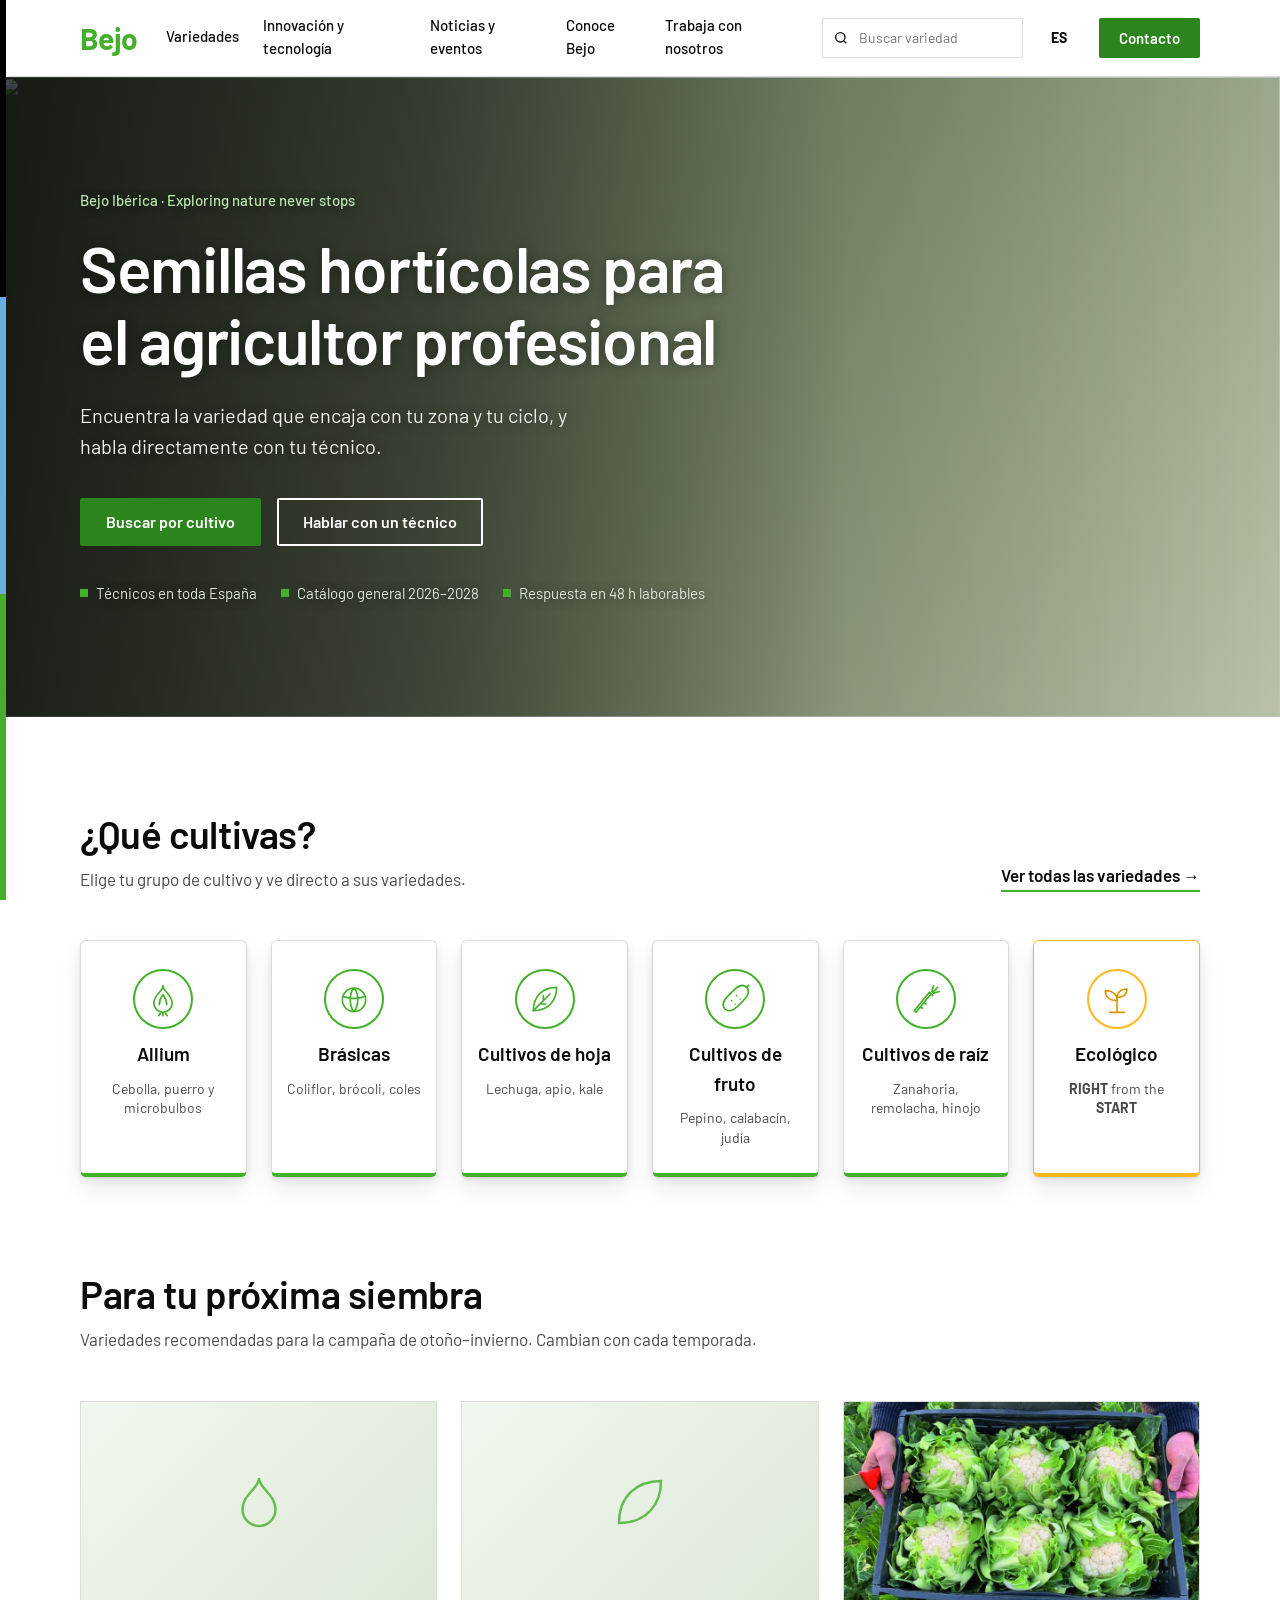
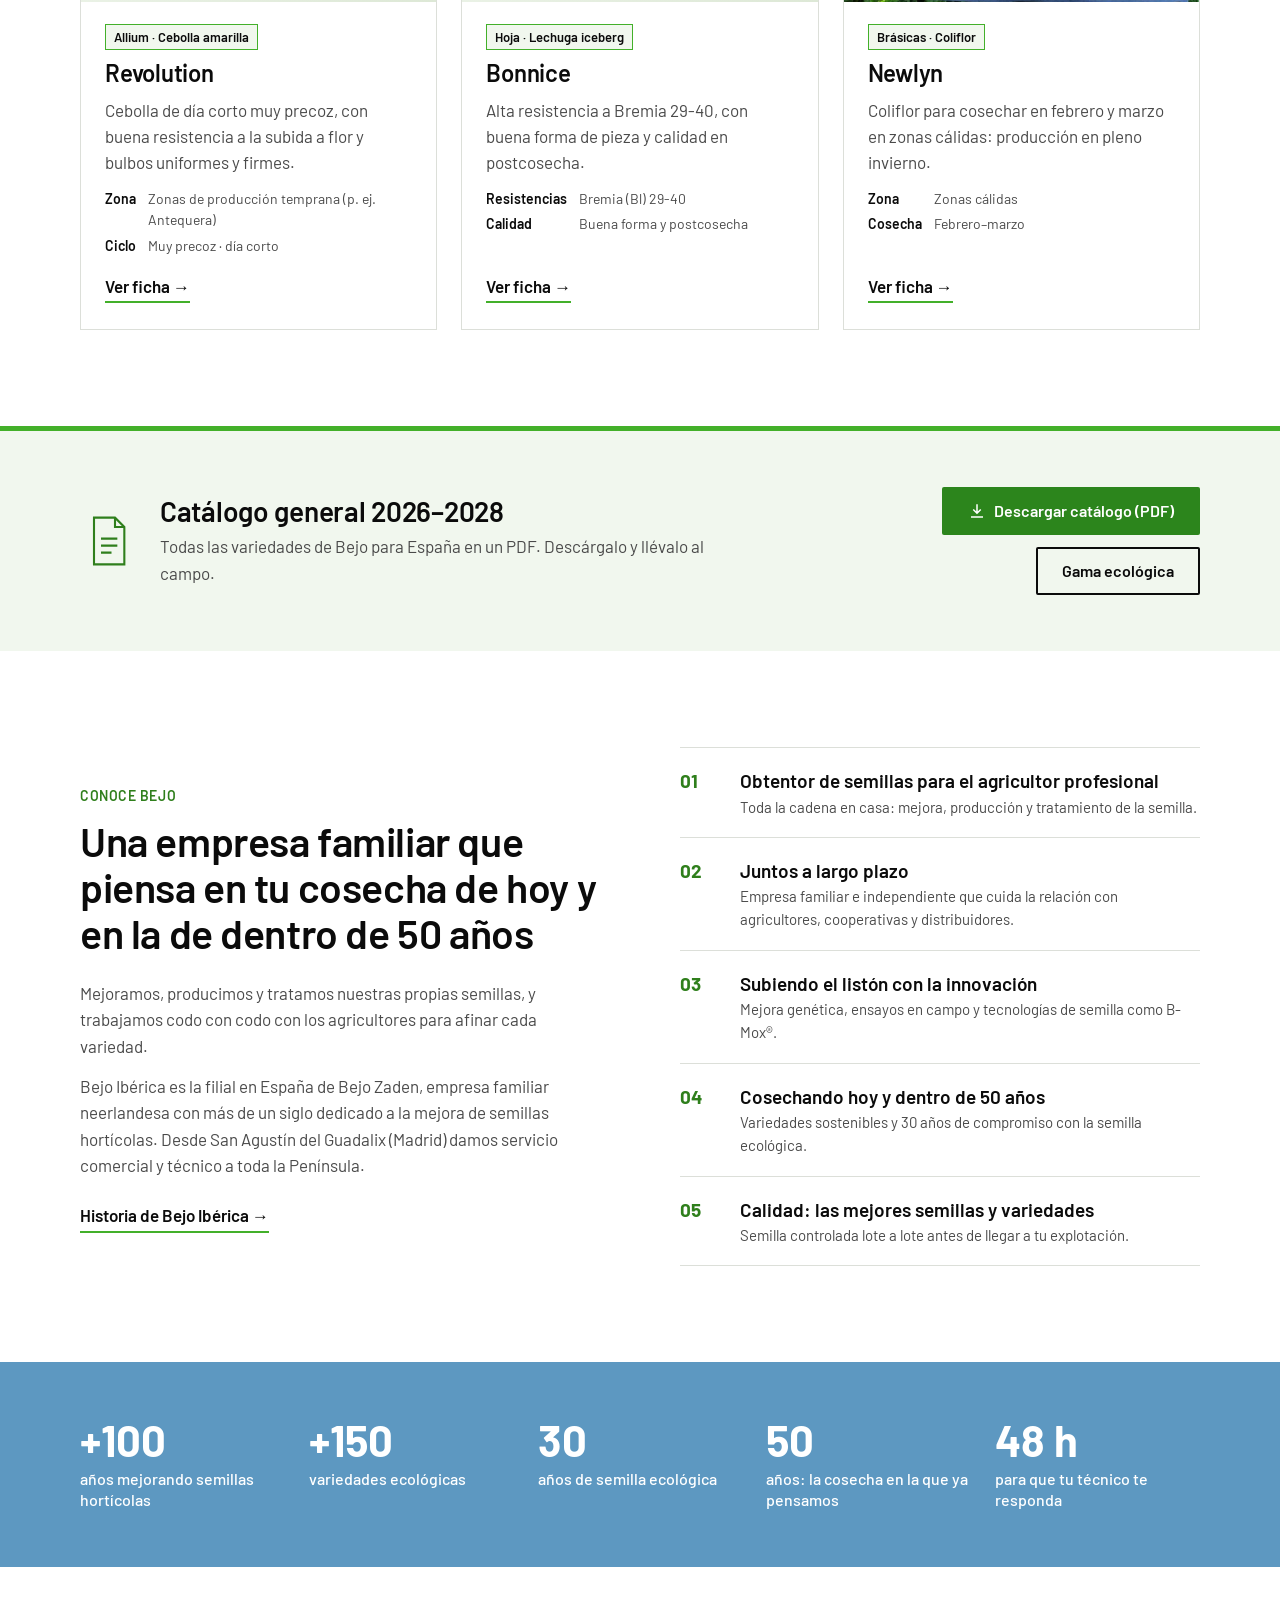
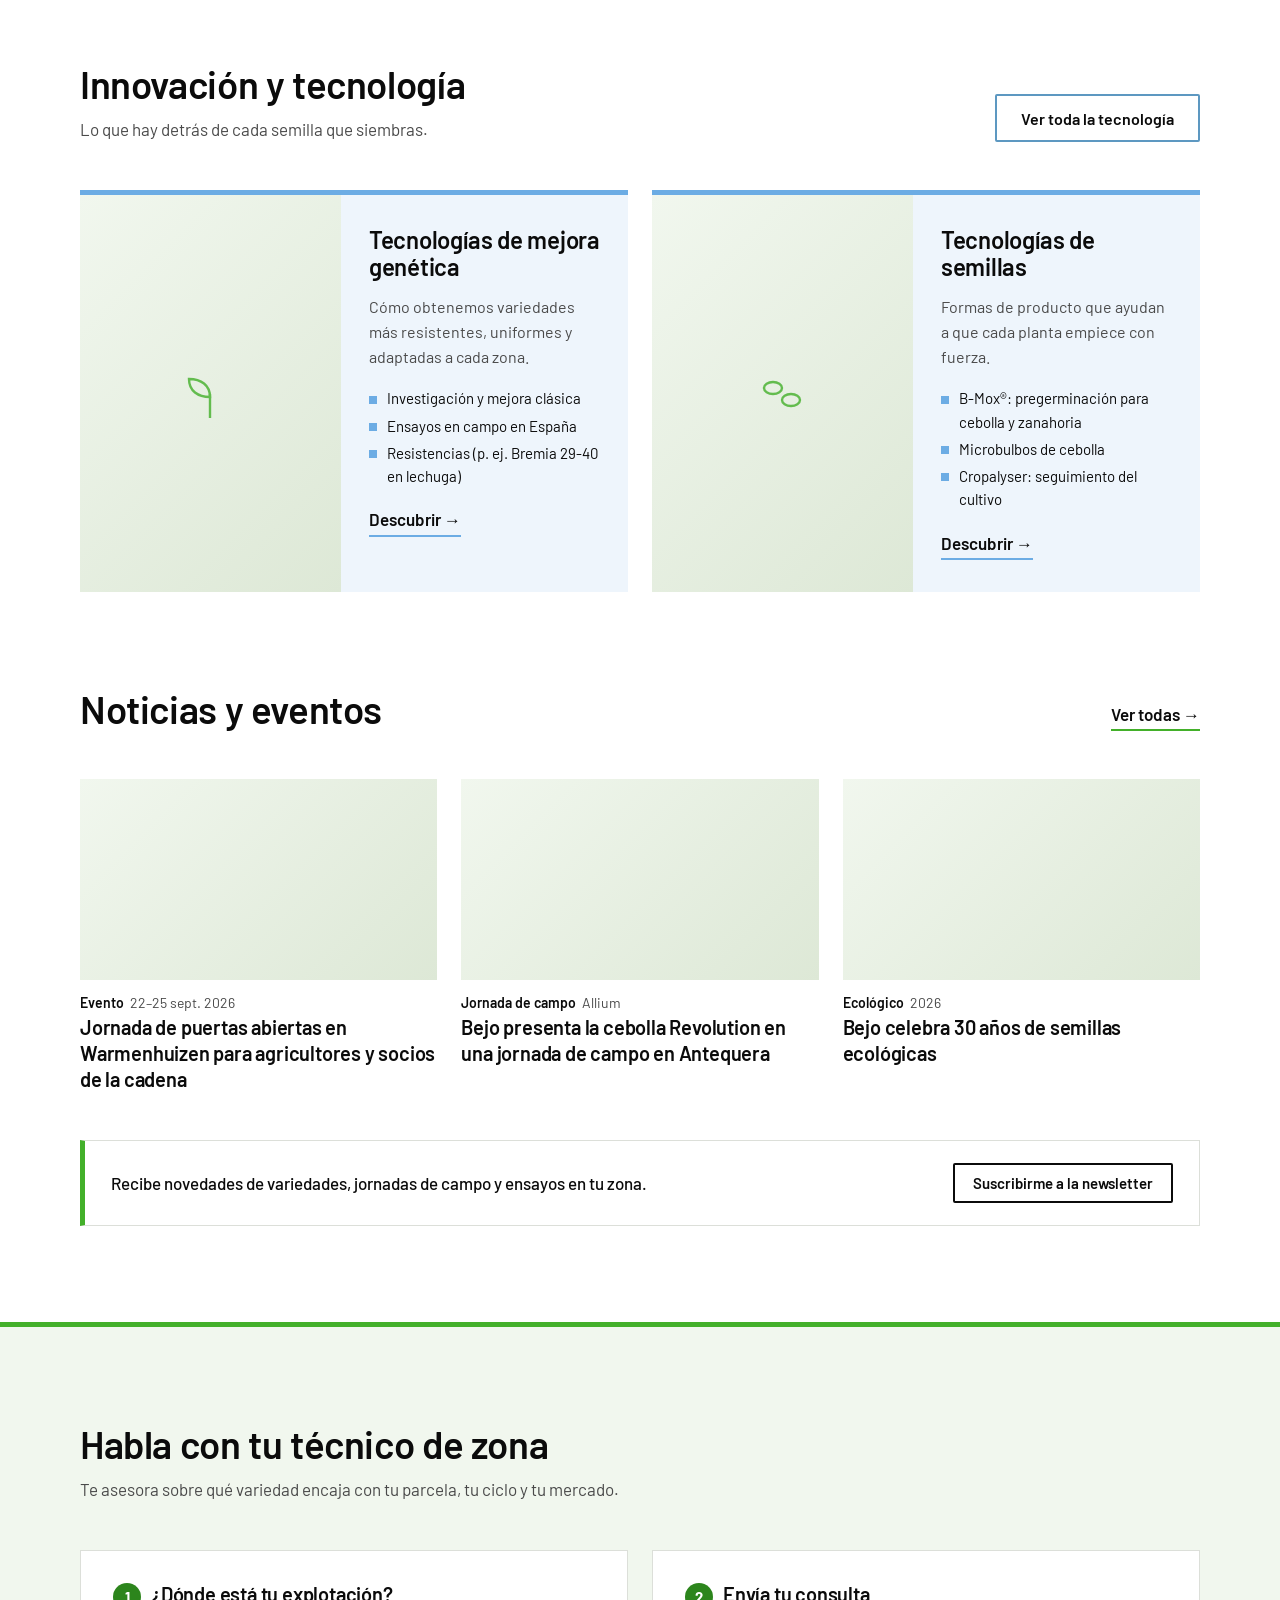
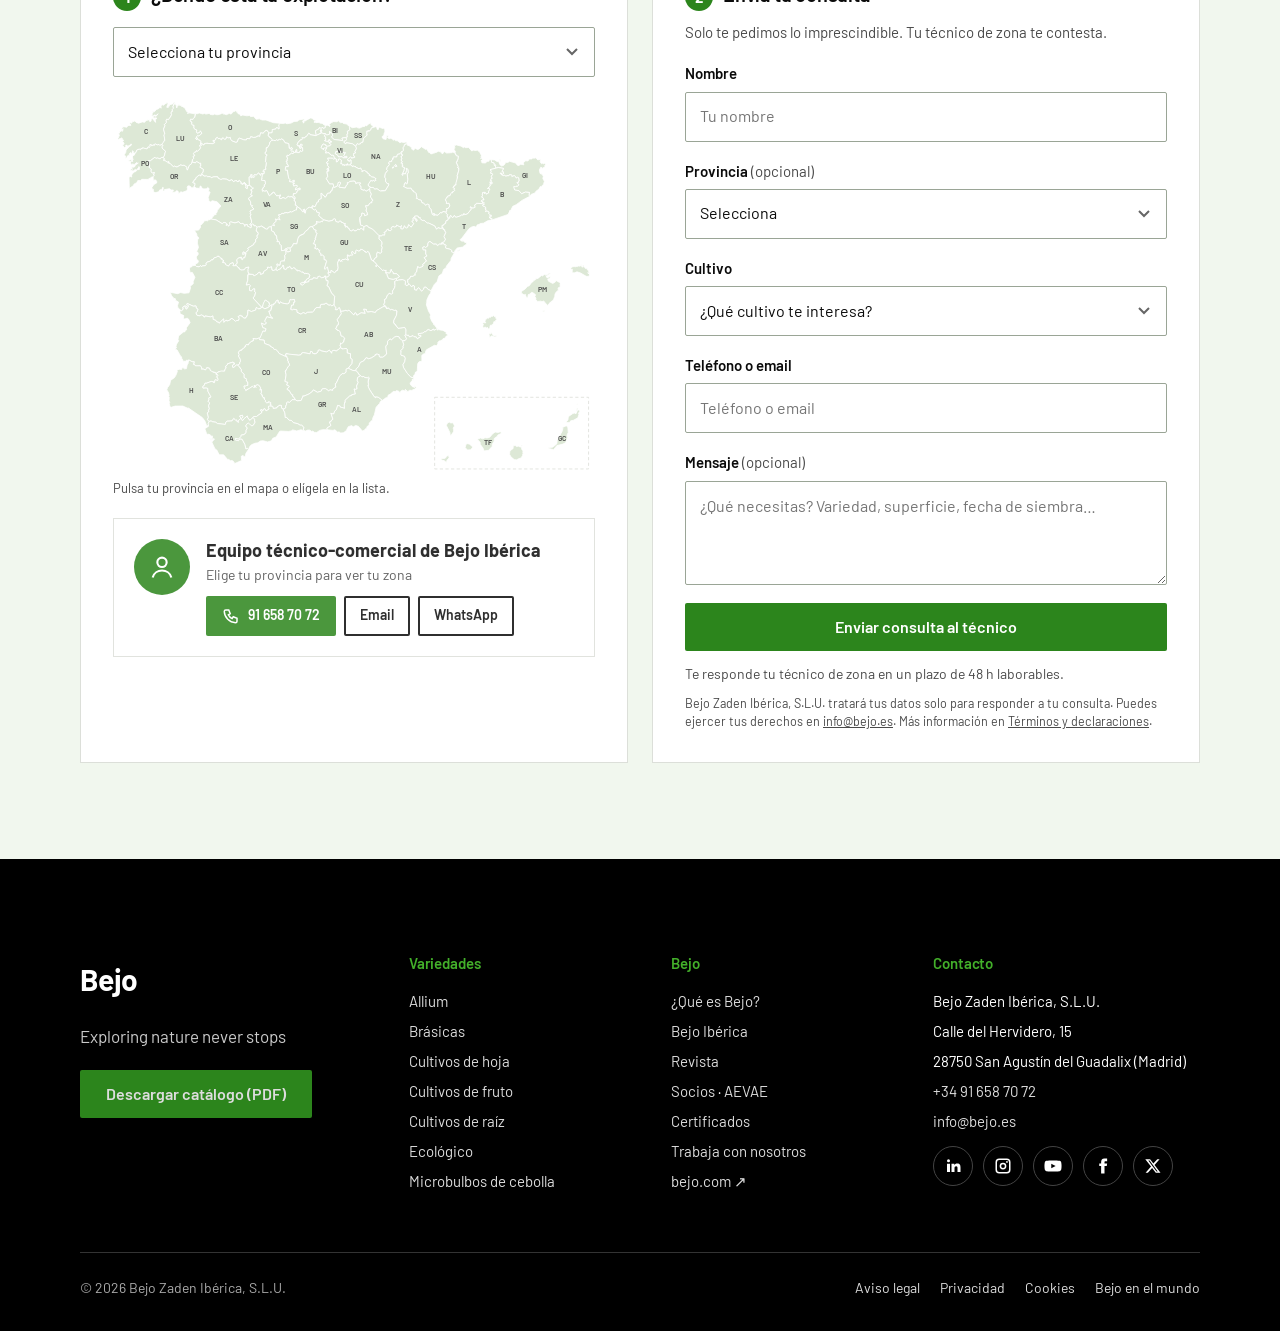
==== commit 9a046a5b: "Mapa de España por provincias en lugar de la cuadrícula de teselas Las 50 provincias del desplegable" ====
--- a/bejo-landing-un-solo-archivo.html
+++ b/bejo-landing-un-solo-archivo.html
@@ -265,15 +265,15 @@
 .map{margin:20px 0}
 .map svg{width:100%;height:auto}
 .map .tile{cursor:pointer}
-.map .tile rect{fill:var(--ph);stroke:var(--surface);stroke-width:2;transition:fill .15s}
-.map .tile text{font-size:11px;font-weight:600;fill:var(--muted);pointer-events:none;text-anchor:middle;dominant-baseline:central}
-.map .tile:hover rect,.map .tile:focus rect{fill:#bfe0b3}
-.map .tile.in-zone rect{fill:#a6d796}
-.map .tile.in-zone text{fill:#0d2a06}
-.map .tile.active rect{fill:var(--green)}
-.map .tile.active text{fill:#000}
+.map .tile path{fill:var(--ph);stroke:var(--surface);stroke-width:1;stroke-linejoin:round;transition:fill .15s}
+.map .tile:hover path,.map .tile:focus path{fill:#bfe0b3}
+.map .tile.in-zone path{fill:#a6d796}
+.map .tile.active path{fill:var(--green)}
 .map .tile:focus{outline:none}
-.map .tile:focus-visible rect{stroke:var(--yellow);stroke-width:3}
+.map .tile:focus-visible path{stroke:var(--yellow);stroke-width:2.5}
+.map-labels text{font-size:9px;font-weight:600;fill:var(--muted);pointer-events:none;text-anchor:middle;dominant-baseline:central}
+.map-labels text.in-zone{fill:#0d2a06}
+.map-labels text.active{fill:#000}
 .map-inset{fill:none;stroke:var(--line);stroke-dasharray:4 3}
 .map-caption{font-size:13px;color:var(--muted);margin-top:6px}
 
@@ -891,6 +891,10 @@
 </div>
 
 <script>
+/* Fronteras provinciales simplificadas (50 provincias, sin Ceuta ni Melilla). Generado a partir de spain-provinces.geojson. */
+var MAPA_PROVINCIAS = {"w":600,"h":467,"inset":[400.4,373.8,191.6,89.2],"p":{"Illes Balears":"M544.8,219.2L542.3,221.3L541.3,221.2L540.5,222.8L539.1,222.8L540.4,225.2L544.7,223.1L543.7,226L541.2,226.6L542.1,229.4L547.5,232.1L550.7,230.1L551.4,228.3L555.3,230.6L556.6,230.3L556.3,231.8L557.5,232.1L556.5,232.7L556.7,235.6L556,236.9L554.3,237.4L553.9,239.4L554.8,240.1L551.8,242.6L550.2,245.4L549.8,249.9L549.2,249.5L548.6,252.2L547.7,252.6L548.2,253.2L546.2,253.9L545.6,255.4L544.5,255.3L541.3,259.2L540.5,259.3L538.7,256.8L537.5,256.6L537.6,255.4L536,254L534.1,254.8L532.6,254.1L528.5,254.5L526.3,252.2L526.4,250.2L525.1,248.3L526.1,246.2L522.5,243.5L520.8,243.3L520.3,244.4L520.9,244.6L519.5,244.4L519.1,245.5L516.9,246L516.3,250L514.3,249.6L514.3,248.1L513.3,247.4L514.3,246.6L513.2,245.7L511.6,246.5L511.3,245.6L510.1,246.7L510.2,246L509,246.1L510.2,245.3L508.2,244.3L508.5,242L513,239L515.7,236L518.2,234.9L521.5,230.3L522.6,230.3L522.8,229.2L526,227.3L526.1,226.4L529,225.8L533.4,222.1L534.8,222.7L536.7,221L538.2,221.1L538.2,221.8L540.8,221L542.6,219.2ZM582.7,208.6L583.3,211L584.6,209.9L584.4,212L584.7,209.6L585.5,209.5L586.3,209.9L585.9,211.5L586.9,212L587.4,211.4L588.1,213.6L588.1,212.4L588.7,213.3L590.9,213.2L590.2,213.4L590.4,215.1L591.6,215.8L593.2,219.6L594,219.8L593.3,220.2L592.5,219L590.8,218.9L593.2,220.5L592.5,223.4L589,223.2L582.1,219.1L577.5,217.6L575,218.8L571.5,218.9L571.8,214.4L570.2,214.8L569.8,213.8L571,211.7L574.3,210.9L575.4,211.7L575.8,210.6L577.8,211.1L580.1,210.1L581.1,210.8L582.6,209.7L582.2,208.6ZM473.7,272.1L474.9,273.5L477,273.5L476.3,275.1L478,277.1L476.4,277.8L476.3,279.4L473.9,279.9L474.1,282L473.3,282L471.9,284L470.9,283.8L471,284.6L470.2,283.9L470.2,284.7L469.4,284.7L469,288.8L468,288.3L467.4,289L466.1,286.7L465.1,287.7L463.9,286.5L462.7,286.5L461.9,287.8L460.8,287L460.2,285.3L461.1,283.1L460.1,282L460.7,281.1L464.1,281L463.1,279.8L463.4,277.7L466.1,275.1L466.9,275.7L469.1,273.8L469.7,274.5L470.6,273.1L471.8,272.7L472.2,273.3ZM470.5,292.8L473.5,296.8L475,297.6L476.7,296.5L477.5,298.1L474.8,298.8L471.3,297.1L468.7,299.8L468.2,295.3L468.9,294.4L469.9,295.1ZM536.5,265.3L537.7,265.7L536.9,266.3L537,267.5L535.3,267.5L535,265.7L535.8,266.7Z","Asturias":"M152.4,16.4L152.8,17.6L154.8,18.1L154.4,19.1L155.9,20.9L159.2,21.7L158.1,22L159,23.4L161.6,22.5L166.7,23.4L170.1,22.9L171.1,24.4L175,24.1L178.2,27.7L182.1,27.2L185.7,28.6L190.3,28.6L199.7,32L207.2,32.6L207.6,33.6L206.3,35.6L207,36.1L207,39.3L205.9,39.9L205.6,38.8L203.5,38.1L202.4,40L198.3,40.5L198.7,41.7L197.6,44.7L193.6,44.8L192.4,42.1L190.7,41.5L188.5,42.9L187.1,45.2L183.8,44.6L182.6,49.2L180.7,48.4L177.7,50.1L175,50.4L171.4,49.4L170.4,52L166.7,51.6L166,53.5L162.8,53.3L157.7,51.3L156.2,52L154.6,56.1L152.9,56.5L148.3,54.7L146.6,53.1L145.9,50.4L144,51L141.4,49.7L140.8,52.2L139,52.8L137.3,51.2L135.8,51.2L135.2,53.4L132.8,51.7L131.1,51.9L129.8,50.3L128.1,51.5L128.2,52.7L127.5,52.7L126.9,54.3L124.6,54L124.8,55.4L126.5,55.7L126.4,57.1L121.8,58.5L117.8,57.6L114.2,57.9L112,59.8L112.2,58.9L109.5,57.8L109.5,55.4L108.1,53.6L106.5,53.5L104.6,50.7L104.3,53.3L102.9,51.6L103.6,50.4L104.3,50.8L104.2,49.5L105.5,47.9L106.5,48.7L110.3,45.9L110.5,44.8L108.7,42L107.9,43.9L104.8,45L103.9,43.2L104.4,41.1L103.2,40.8L102.9,39.9L102.4,40.5L100.7,38.6L100.9,35.1L99.2,35.1L98,33.5L98.3,31.1L96,29.9L96.5,27.7L99.5,28L100.1,26.5L101.8,25.3L103,20.6L105.1,20.8L107.2,19.8L111.9,21.2L113.7,20.4L115.6,21.3L119.6,20.4L120.7,21.5L123.4,22.1L125.9,21.9L126.1,20.7L127.7,21.9L130.8,22.1L135,20.7L135.5,19.7L137.2,21L137.8,20.6L137.9,21.5L139.2,21.2L140.9,22.1L145,20.3L145.8,21.2L147.5,20.9L149.3,18.4L151.3,18Z","A Coruña":"M76.3,6.3L77,7.1L75.3,9.2L75.1,12.1L74.4,12L75.5,13.9L73.6,15.7L74.2,17.9L73,18L72.3,19.9L72.9,22L69.4,28.2L66.9,27.7L66.2,28.6L66.5,31.7L63.8,34.6L64.8,35.6L62.9,40L64.5,46L63.4,47.1L64.7,51.9L63.2,56.5L60.5,59.5L58.4,60.4L57.2,59.1L55.4,59.7L52.7,58.5L51,59.3L51.5,60.4L49.6,59.7L48.4,61.1L47.1,59L46.6,59.8L46,59.3L46.2,61.9L45.2,62.8L43.7,62.1L42.9,64.1L40.2,64.5L36.6,63.3L36.7,64.1L34.8,64.2L34.4,65.8L32.6,64.9L29.6,66.1L28.3,69.2L26.2,69.9L24.9,69.2L25.6,68.1L24.3,66.8L24.4,68.3L23.4,69.1L24.4,70L23.4,70.3L23.4,71.4L22.2,71.1L22.9,69.9L21.8,69.1L20.1,71.2L20.7,72.4L17.8,73.4L17.3,75.5L15.3,76.1L15.6,73.3L13.5,72.5L15.8,69.2L16.3,65.9L21.2,60.8L22.1,60.9L22.2,59.4L23.4,58.6L22.9,59.4L22,58.8L21.9,60.4L21,59.7L19.6,61.3L19.1,60.5L18.8,61.3L17.3,61L17.3,59.9L15.4,60.6L16,61.6L14.3,63.3L11.8,59.7L13.4,58.9L13.7,57.6L12.1,55.4L13.2,53.6L11.8,53.1L11.4,51.2L10.6,50.8L10.6,52.9L8.8,51.3L8.8,52.1L7.5,52.4L6.9,54.7L6.9,52.9L6,52.1L8,47.7L6.4,44.9L8,45L8.3,42.6L9.9,42.8L10,41.4L11.2,42.8L12.2,42L12.5,39.3L11.2,41L10.4,38.7L11,39.1L12.2,37.1L12.7,37.6L13.2,36.9L17,37.7L19.1,35.1L19.8,36.1L20.4,35.4L22.1,35.6L21.7,33.5L20.2,32.8L21.7,31.8L22.8,32.5L23.8,31.9L23.6,30.3L26.3,30.6L26.7,29.1L28.9,31.6L31.9,32.6L36.4,31L39.4,31.5L41.2,29.1L42.8,29.2L43.5,28L44.8,28.8L45.2,27.6L46.2,29.1L45,29.1L46,29.5L45.6,30.5L46.9,30.4L47.8,28.5L47.1,27.7L49.2,26.9L53,31.6L52.6,28.2L54.8,26.4L52.3,25.7L51.2,26.3L48.9,24.6L51.5,23.5L53.7,24L56,20.8L53.8,23L51.8,23L51.9,22L51,23.4L47.9,23.8L48.9,21.6L48.4,20.7L50,19.5L49,17.7L51.6,18.3L54.7,14.8L56.1,15.2L58.8,12.4L59.4,13.7L60.4,13.5L59.5,12.8L60.2,10.3L61.5,9.8L62.8,10.4L65.1,8.3L66.1,8.4L67,6.9L68.5,6.7L68.2,8.9L69.1,10.4L68,9.6L67.2,11.8L68,12.6L66.7,12.5L69.1,12.8L68.6,10.6L69.7,10.4L69.5,11.2L70.5,11.3L69.9,10.4L70.7,9.5L74.3,8.6Z","Girona":"M471.9,78.1L475.1,78.4L478.1,80.4L480,79.9L481.5,84.1L483.7,85.9L486.6,84.9L489.1,81.3L491.5,81.4L493.6,80L501.2,82.1L503.4,85L505.6,85.3L507.2,83.7L511.5,84.4L510.5,81.9L511.3,81.8L511.3,80.8L513.8,79.4L516.6,79.6L518.1,77.1L521.5,77.1L522.6,75.5L523.5,76.4L526.3,75.7L528.7,78.3L532.4,77.5L531.7,80.1L532.2,81.8L533.7,83.1L535.1,82.1L536,83.3L536.8,82.6L539.2,83.6L537.7,84.7L538.3,85.7L537.3,85.6L537.9,86.8L536.5,87.7L537.1,88.5L535.5,87.8L535.1,89L532.6,87.3L530.7,90.8L531.6,95.2L533.9,96L535.7,98.8L535.1,101.5L537,105L536,108.5L533.1,111.6L531.9,111.5L530.1,114.9L526.9,116.9L525.2,119.5L520.4,121.3L518.8,123.7L517.8,122.1L518.4,118.8L513.3,118.4L508.7,120.4L505.2,116.6L500,115.9L498.7,113.2L498.7,111.6L500.5,111.4L501.1,112.1L502,110.7L503.6,111.1L505.1,109.3L502.7,106.4L504.6,106.3L505.1,105.4L504.3,104.9L505.5,104.4L504.9,100.6L503.5,100L501.8,101L500.9,98.8L499.4,97.9L496.5,99.1L496.5,97.3L495.2,96.8L492.9,97.1L492.4,98.2L490,97.9L489.2,99L487.7,97.3L486.4,97.9L483.9,97.2L483.3,95.4L482.2,95.7L482.1,94.5L483.9,94.7L483.9,96.5L486.2,95.5L485.8,93.1L484.8,93.4L484.2,92.4L486.2,88.9L479,87.5L476.5,88.7L476,85.9L476.8,85L475.7,84.4L474.8,85.1L474.4,82L471.4,81.3L470.9,78.6ZM482.4,78L482,78.8L483.2,80.1L480.8,79.7L481.6,77.5Z","Las Palmas":"M564.2,409.3L566.2,411.1L566.7,417.7L565.2,420.8L565.9,424L563.5,430.2L560.1,432.1L552.6,433.9L548.5,439L543.2,437.7L542.1,438.2L542.6,436.3L547,436L552.4,431.9L553,427.2L559.1,416.2L560,412.7L559.5,411.4ZM508.8,433.6L509.5,434.1L509.2,435.5L509.2,434.5L508.9,435.7L508.5,435L508.8,438.6L510.5,440.6L510.1,442.4L511,443.9L510.1,444L510,446.9L508.9,447.5L508.6,449L503.5,450.9L503.3,451.9L499.5,451.4L495.3,447.9L493.6,444.7L494.1,440.5L498.1,437.6L498.2,434.2L500.8,433.9L502.2,435.1L504.9,434.6L507,435.8L508.1,435.3L508,434.1ZM579.2,389.6L580.8,390.4L581,391.4L579.4,393.7L580,395.3L578.7,399.4L573.2,402.4L569.7,403.1L567.9,405.9L567.4,405.1L564.7,405.1L564.5,404L566.3,402.1L566.8,397.9L572.4,394L574.4,393.5L576.4,394.2L578.2,390ZM577.7,387L579,388.1L577.9,389.8L576.5,390.1ZM577.7,381.9L578.2,382.6L576.9,383.2Z","Pontevedra":"M52.8,58.6L55.4,59.7L57.2,59.1L58.3,60.4L59.8,59.4L61.7,59.6L62.1,60.1L61,61.7L61,63.6L65.8,68L64.5,69.2L64.2,72.3L62.5,75.2L59.9,75.4L58.7,77.1L55.7,76L53.3,76.4L52.2,75L46.5,79.4L43.8,79.5L44.8,80.7L45.6,85.7L45.1,87.7L47.7,89.6L47.4,93.1L48.8,94.4L51.7,93.8L51.6,95.1L50.3,95.8L51.5,97.6L49.4,99.7L47.6,99.8L47.2,100.7L44.5,101.7L44,102.6L35.8,102.5L34.3,104L30.9,104L29.6,106.6L26.1,108.5L25.5,110.2L20.3,113.8L19.9,99.6L22,98.9L23.1,99.7L23.4,98.2L22.2,97.2L23.4,97.3L23.8,95.6L25.4,94.7L25.6,93.7L28.3,92.7L30.7,90.4L32.8,90.3L32.9,87L31.9,86.8L31.8,88L30.7,88.8L31.1,89.6L29.4,90.6L27.7,90.1L25,92.2L22.3,91.2L21.6,91.8L22.5,88.4L24,90.3L23.3,86.8L25.3,87.6L26.9,87L27.8,84.9L31.5,82.2L30.3,82.5L29.7,81.5L26.2,84.2L24.6,83.3L23.5,84.2L21.8,82.4L21.9,80.1L19.7,80L19.6,78.5L21.6,78.5L22.5,77.4L23.1,79.1L22.4,80.5L23.3,79.8L24.5,80.4L24.1,78.5L25.3,77.6L24.4,76.7L25,76L24.3,76.5L24.2,74.2L24.9,74.2L24.3,73.9L26.5,72L27,72.4L26.8,71.2L29.1,68.2L29.6,66.1L32.6,64.9L34.4,65.8L34.8,64.2L36.6,64.2L36.8,63.3L41.9,64.5L42.9,64.1L43.7,62.1L45.2,62.8L46.2,61.9L46,59.3L46.6,59.8L47.1,59L48.5,61.1L49.6,59.7L51.5,60.4L51,59.3Z","Santa Cruz de Tenerife":"M482,416.6L483.1,417.4L483.1,419L479,420.9L478.7,422.1L474.5,425.2L474.5,428.3L472.1,432.4L472.1,434.7L467.6,439.8L461.9,440.6L460.7,437.2L457.1,432.2L457,429.8L453.9,426.6L454.2,425.8L457.4,424.5L460.3,425.5L463.1,424.2L465.7,424.5L469,423.5L472.7,419.1L475.7,417.1L479.6,417.6ZM418.5,404.7L420.4,405.7L423.3,405.5L425.2,409.5L423.5,412.2L424.2,414.4L423.8,416.7L420.7,421.5L419.7,420.6L419.4,417.8L414.9,408.7L416.4,405.9ZM441.7,431.5L444,432.3L447.4,435.3L447.5,436.7L445,439.1L441.2,439.5L438.4,436.4L439.5,432.1ZM417.2,446.4L418.6,448.3L417,451.2L415.9,451.7L415.1,455L412.4,452.8L408.4,451.7L408.8,449.9L413,449.9L414.8,448.4L414.6,447.4Z","Cantabria":"M246,26.1L247.8,26.5L249.9,28.5L252.7,29.1L252.7,30.3L251.2,30.1L250.1,31.2L251.3,30.8L251.3,32.4L251.9,30.6L252.9,31.9L257.1,31.5L257.3,32.5L261.4,33L261.8,34.1L264.3,35.3L264.4,38L261.9,39.3L261.3,37.9L259,39L256.8,38.3L256.5,39.6L251.9,42.1L253.2,48L245.4,47L245.1,45.9L243.5,45.2L241.2,48.9L239.1,49.8L238.7,51L235.2,50.8L235.9,51.9L235.1,53.3L233.4,53.2L232.6,54.7L230.7,55.6L229.1,59.5L229.8,60.6L231.7,60.5L231.5,61.4L234.3,58.2L235.9,59.7L234.3,61.4L232.6,60.5L233.2,62.1L231.9,62L233,62.5L232.3,63.6L233.8,64.1L234.5,61.9L235.7,62.7L236.5,66.5L234.5,67.9L233.2,66.8L232.4,68.9L229.6,69.5L228.7,68.8L228.6,65.3L226.4,69.2L225.3,69.3L224.3,67.4L222.4,67.6L220.9,66L222.1,64.9L222.8,65.4L223.4,63.8L222.4,62.9L219.7,64.3L218.7,58L214.1,57L212.1,53.4L210,52.1L208.8,53.2L206.9,52.7L205.3,54.2L203.3,53.3L202,54.4L198.4,54.3L197.6,53.6L197.6,52L196.6,52.1L196.6,51L193.1,48L193.8,46.2L193.3,45L198.1,44.4L198.3,40.5L202.4,40L203.5,38.1L205.6,38.8L205.9,39.9L207,39.4L206.4,34.9L207.5,32.8L212.6,33L214.7,32.1L215.2,33L217.2,33.2L221.6,32.5L225.5,30.4L229.8,30.2L231.2,28.5L237.9,27.4L238.8,28.8L236.2,29.7L236.6,30.5L236,30.6L237.1,31.1L236.6,32.5L238.1,31.4L237.6,30.8L238.3,29.8L239.5,29.7L238.2,29.3L240,29.2ZM259.8,40.5L259.6,43.8L258.8,44.2L258,40.8Z","Málaga":"M208.3,384.1L209.6,384.1L209.9,387.5L212.1,388.1L211.7,388.9L213.7,393L214.3,399L216.2,398.9L219.2,402.4L222.2,402.7L224.7,405.5L230,406.7L232.9,408.6L234.8,408.3L237.4,411.4L237,415.1L233.9,414.2L228.7,415.7L223.7,414.4L221.8,415.7L218.4,416.3L208.6,415.8L207.6,416.7L207.5,416.1L203.1,423.2L198.9,424.8L197.2,428L192.4,429.4L186.9,427.9L183.5,428.2L180.2,430.5L176.7,431L172.2,433L170.2,435.2L168.8,438.9L167.4,437.3L165.5,438L164.3,432.6L160.7,425.9L157.8,425.6L156.2,427.8L152.4,426.9L152.6,424.8L156.3,425.9L159.3,422.7L159.6,420.9L163,420.3L165.7,417.9L165.7,415L167.3,412.1L165.1,409.5L167,406.7L168.4,405.9L172.9,409.5L174.7,408.6L176.9,404.8L175.9,401.7L176.5,401.2L174.4,399L175.4,397.7L178.6,397.7L185.3,392.9L185.5,391.6L183.7,390.5L183.9,389.4L185.5,389.1L185.8,390.6L186.8,390.5L187.8,388.2L189.1,388.1L190.5,390.8L194.5,388.3L193.4,386.7L194.1,385.9L193.3,385.6L194,384.7L198.8,385L199.4,387.7L200.5,387.7L204.1,387L204.7,385.3L205.7,385.3L206.6,383.9Z","Almería":"M309.5,348L309.9,348.5L312.2,347.8L313.2,349.2L316.8,349.6L318,348.9L318.9,349.6L318,351.2L317.5,355L318.1,357.6L317.3,359.2L319.1,363.9L325.2,373.2L326.9,374.4L326.7,373.4L330.2,373.8L335.1,377.6L333,378.9L331.6,381.7L327.6,386.1L325.4,395.4L323.2,400.1L323.1,403L321.4,403.1L320.2,405.2L319.1,405.6L318.8,408.6L316,410.4L316,412.3L313.9,413.2L313.1,414.9L310.4,415.7L305.4,410L302.1,408.8L299.2,410.6L296.9,409.1L297.4,409.8L296.6,409.2L292.9,410.4L290.3,415.5L286.6,418.1L283.4,418.2L281.3,416.8L279.8,417.4L276.2,414.2L273.8,415L266.9,414.3L266.3,412.2L271.4,408.9L269.4,404.6L271.3,404.3L271.4,403L273.8,401.2L271.3,393.5L272.7,394.5L275,394.4L275.9,391L278.1,389.2L279.7,383.9L282.7,384.8L283.7,386.9L284.9,386.3L288.2,387.7L287.9,383.5L288.4,380.3L289.2,380.1L288.9,377.6L294.7,372.2L297.3,371.6L297.3,370.5L301.8,369.7L300.2,363.4L301.6,364L303.9,363.3L303.2,359.8L305.3,355.1L304.1,353.2L304.4,349.3L308.3,347Z","Murcia":"M355,298.4L356.3,298.8L356.5,300.3L360.6,303.5L361.9,308.2L360.9,311.1L361.5,312.5L357.9,316L358.7,316.4L358.5,321.3L362.8,322.6L363.9,325.2L363.1,329.6L361,333.2L361.7,336.7L367.5,345.3L370.8,348.6L373.9,349.5L374.4,350.9L374.4,352.8L373.3,351.1L372.4,351.6L372.4,353.1L370.3,355.3L369.8,357.3L372.4,360.4L375.8,361.6L374.7,353.3L375.9,355.6L375.4,355.2L375.2,355.9L375.6,359.1L377.6,361.7L375.7,363.5L371.7,365.2L369.2,365.1L367.3,366.5L365.4,366.3L365,365.7L365.8,365.8L363.9,363.9L364.3,364.9L362.7,365.6L360.2,365L358.6,365.9L357.8,366.9L358.6,367.9L356,367.5L355.7,366.3L353.8,365.7L352.3,365.7L351.9,366.7L348.7,366.5L345.4,369.8L342.7,371L341.6,374.7L340.1,374.2L335.3,377.7L330.2,373.8L326.7,373.4L326.9,374.4L325.2,373.2L317.4,360.9L318.1,357.6L317.5,355L318.9,349.6L318,348.9L316.8,349.6L313.2,349.2L312.2,347.8L309.9,348.5L306.5,346L304.1,342.1L302.2,340.8L302.7,338.5L305.7,335.7L307.8,330.5L312.3,328.4L315.1,324.5L318.1,325.9L321.5,324.9L327,321.4L326.5,320.6L327.6,320.9L327.6,320.1L328.7,319.9L331.3,320.8L331.1,322.4L332.2,323.9L335.8,323.9L337.2,323L340.7,320L339.6,311.1L340.1,309.3L341.7,308.2L341.8,304.3L342.9,302.7L345.3,301.1L346.4,302.6L350.5,298.9L353.4,297.9Z","Albacete":"M339.1,260.2L339.5,261.6L340.6,261.4L339.9,262.2L340.7,262.5L340.5,263.5L341.5,262.5L341.8,263.3L342.3,262.3L345.8,264.9L346.8,264.3L353.4,266L352.9,271.7L349.7,277.9L349.3,281L354.8,287.9L363.2,286.8L364.8,289.8L364.9,293.7L364.8,296L363.3,296.5L365.5,301L363.5,303.3L360.3,303.4L356.5,300.3L356.3,298.8L353.4,297.9L350.5,298.9L346.4,302.6L345.3,301.1L344.6,301.3L341.8,304.3L341.7,308.2L340.1,309.3L339.7,310.7L340.7,320L337.2,323L335.8,323.9L332.2,323.9L331.1,322.4L331.3,320.7L327.7,320.1L327.6,320.9L326.5,320.6L327,321.4L321.5,324.9L318.1,325.9L316.3,324.8L314.5,325L312.3,328.4L307.8,330.5L305.7,335.7L302.7,338.5L302.2,340.8L298.5,340.4L292.8,337.8L297.3,331.7L297.7,326.7L295.5,325.1L295.6,319.6L291.5,318.6L291.7,314.2L290.5,313.1L286.6,313.9L282.8,311.8L283.6,311.1L282.7,309.5L283.4,307.1L282.8,306.4L284.4,307.1L287,305.2L288.4,300.2L285.7,297.5L284.1,297.6L282.7,291.9L277.3,288.6L279.5,283.8L280.5,283.7L280.7,280.6L279,277.4L284.3,269.9L283.4,266.9L288.2,266.3L288.9,265.5L292,266.4L293.7,265.3L299.8,271.5L300.9,268.9L302.1,268.6L303.6,271.8L308.9,268.6L314.1,269.4L312.1,264.1L315.4,264.5L315.1,265.3L316.8,267.8L321.4,267.1L326.6,268.4L327.9,266L336,261.2Z","Ávila":"M184.4,160.5L190.8,164.6L192.9,164.1L193,162.6L194.2,161.8L197,161.5L197.3,166.5L200.5,168.3L201.8,171.8L203.6,172.7L203.8,176.7L205,178.3L203.9,179.6L204.3,180.2L206.6,179.8L207.5,183.2L209.3,185L209.7,191.3L216.9,190.3L216.1,188.7L217,188.1L221.1,188.1L220.5,189.1L221,192L217.3,193.1L216.2,191.6L215.3,191.7L215.4,195.3L213.7,197L214.2,201L213,203.1L213.9,204.1L209.5,204.3L208.5,205.5L208,209.3L205.9,209.5L204.9,207.8L204,208L204.7,210.8L203,212.8L203.1,215L199.2,216.1L197.8,215.3L197.3,211.3L194.5,212.5L192.7,211.6L192.1,212.8L192.5,213.9L187.3,217.6L187.3,219.5L185.9,219.7L186,220.4L183.4,220.9L182.8,218.2L181,218.6L177.7,221.9L175.2,222.4L174.5,220.9L169.2,220.4L167.9,217.6L167.9,214.4L169,211.8L165.3,212.4L163.4,215L160.8,215.6L157.3,214.4L156.9,212.6L155.7,212.4L153.8,209.9L151.9,209.8L154.8,206.7L154.1,202.4L156.6,200.3L159.8,199.4L159.2,201.3L161.3,202.6L162.1,200.2L164,200.2L165.7,194.5L161.5,195.8L161.9,193.3L162.6,192.6L162.6,193.5L164.9,193.7L167.8,191.4L168.6,189.8L167.7,188.4L175.3,183.6L175.1,182.8L177.6,180.5L177.6,177.3L179.7,175.4L179.2,172.4L180.2,172.1L180.9,170L180.2,168.1L178.5,167.3L178.5,164.5L179.6,162L180.6,161.4L182.4,161.9Z","Álava":"M269.6,43.1L273,45.7L273.4,47.7L271.8,49.9L275.2,52.9L286.2,54.3L285,51.2L289.8,50.4L290.7,52.8L289.7,54.3L287.7,54.9L287.5,56.5L288.4,57.5L290,58.3L290.3,56.9L297.9,58.2L302.8,61.8L303,64.7L301.2,67.6L302,69.7L299.7,70.3L299.4,71.2L299.7,73.5L300.7,73.8L301,75.1L297,76.3L297.2,75.4L295.6,74.7L292.8,77.7L292,77.4L292.5,79.2L293.7,79.1L294.1,80.2L295.4,77.9L296.4,78.4L296.7,83.1L295.4,83.5L295.5,84.7L291.5,84.7L291.7,83L290.8,85.1L289.2,84.5L288,85.7L287.7,84L285.9,85.1L284.7,82.7L283.4,83.2L284.4,78.8L281.9,77.2L280.9,77.2L280.3,79.6L278.3,81.1L277.7,79.6L278.6,77.8L277.6,78L277.5,76.8L275.3,75.4L275,73.1L273.8,72.3L271.7,72.6L270.2,70.5L269.1,70.5L268.8,69L264.6,69.6L265.7,67.7L264.1,66.8L266.1,63.6L266,62L264,63.8L262.8,63.1L261.5,64.9L262.2,65.5L258.9,62.8L261.4,58.5L264.7,59.4L264.5,60.4L266.9,61.4L270,60.8L271.6,59.1L268.9,57.1L272.6,55.6L271.4,56L271.4,54.9L269.4,54.4L269.6,52.9L268.7,52.9L267,55.5L263.3,54.3L264.8,53.9L264.9,51.7L264.1,51.4L265.1,50L263.1,48.7L264,46.7L264.9,46.2L266.1,47.4L269.6,46.3L270,43.9L269,43.5ZM277.8,67.2L276.4,70.5L280,72.8L280.7,74.7L285.3,74.3L286.3,75.7L291.3,75.7L291.1,73.6L288.7,74.5L287.4,72.9L289.5,69.1L288.2,69.8L287.6,68.6L285.9,69L282.2,67.3L278.2,67.9Z","Badajoz":"M197.6,259.9L196.2,266L193.8,266.4L196.1,272.8L198.7,275.4L191.5,273.3L188.6,279L190.7,281.1L190.4,282.1L188.3,282.9L184.6,281.3L186.5,287.2L190.3,288.3L189.6,291.5L186.6,291.2L183.1,299.6L178.2,301.3L174.4,300.6L175.1,302.8L174.3,304L173.2,303.5L172.9,304.6L172.5,304.2L169.4,306.7L168.6,308.6L165.8,308.2L164.8,309.9L165.2,310.7L164.2,310.5L163.6,312.2L160.9,313.8L160.6,315L159,315L156.8,316.7L156,318.5L157.1,320.5L156.3,322.6L158.5,326.4L158.7,329.7L157.8,330L157.7,332.3L155.6,333.9L153.5,333.5L150.7,336.6L148.8,336.4L148.7,333.7L150.7,332.8L150.2,331.7L151.2,332.3L151,331L149.3,330L142.6,332.1L142.3,333.6L140.2,335.1L140.9,337.5L139.7,338.4L138.8,341.3L131.4,341.9L128.4,344.2L127.5,342.9L122.9,341.9L120.8,340.1L120.2,337.7L118.1,337.1L116.3,337.2L116.7,337.7L115.2,339.9L112.1,338.6L110.4,339L110.5,337.2L108.8,334.6L103.7,334.8L102.1,334.2L102.1,333.5L100.4,333.4L101.1,329.6L98.4,329.5L94.7,327.7L94.8,327L93.2,327.9L91.4,327.7L90.6,329L88.9,328.7L88,329.6L85.6,325.4L85.3,323.4L84.5,323.2L79.8,314.9L77.4,313.9L79.3,311.6L78.1,311.5L79.1,307.7L81.9,303.3L80.8,302.4L81.7,297.4L87.6,292.6L89.3,292.4L90.4,290.4L91.7,289.8L91.2,287.4L96,280.9L94.1,276.5L92.3,275.3L89.3,276.3L87.6,275.6L88.1,272.1L83.5,269.8L83.3,267.1L84.1,265.8L85.3,266.5L87.6,263.8L87.6,263L87,263.5L86.6,262.8L87.7,260.8L91.3,260.2L91,261.9L90.2,261.4L90,262.1L91,264.2L92.5,263.3L94.2,259.9L91.7,258.3L92.5,257L99.8,260.4L103.4,260.1L103.5,262.7L105.7,264.1L105,266.7L103.1,268.8L104.5,271.7L108.3,272.5L109.3,271.3L110.5,271.5L112.8,272.5L113,273.8L114.5,274L114.6,272.5L121.7,273.8L124.2,272.5L124.6,276.8L128.2,278.2L129.3,280.1L131.4,280.3L132,281.7L137.7,276.2L138,280.6L141,277.5L141.8,279L145.9,277.5L147,275.6L149.4,276.4L152.4,279.3L154.2,278.2L156.1,278.3L157,277.3L156.3,276.4L157.4,275.5L155.8,273.3L158.6,271.8L159.6,273.2L160.2,272.2L162.6,275.2L164.7,275.3L166,274.3L167.6,271L168.1,265.2L172.2,267.1L177.7,265.2L178.2,262.3L179.3,262.2L180.9,263.8L183.9,263.3L184.4,262L186.1,262L189,263.6L193.3,262L197,258.9Z","Alicante":"M399,289.1L399.5,290.5L402.9,288.8L404.6,290.4L404.4,288.7L406.8,289.9L411.8,290.6L411.1,290.8L415.1,293L414.4,293.6L414.8,294.8L416.4,295.3L416.9,296.8L414.6,297.8L413.2,300.3L411,300.7L409.9,302.4L410.4,303.2L408.9,302.6L408,303.5L406,303.6L404,306.2L404.6,307.3L402.5,309.6L400.1,309.1L390.2,314.7L389,317.1L389.1,320L387.3,319.4L384.4,321.6L384.5,329L380.8,329.7L379.3,332L378.8,340.5L378,341.9L376.6,342.4L375.7,345.7L374.4,346.4L373.9,349.5L370.7,348.5L366.5,344.1L361.7,336.7L361,333.2L363.1,329.6L363.9,325.2L362.8,322.6L358.5,321.3L358.3,320L358.7,316.4L357.9,316L361.5,312.5L360.9,311.1L361.9,308.2L360.6,303.4L363.5,303.3L365.5,301L363.3,296.5L364.8,296L365.9,296.9L367.8,296.6L369.1,298.8L373.5,297.1L374.8,298.5L377.6,298.8L378.9,301.1L383.7,297.7L382.7,296.4L381.1,297.1L379.9,294.7L385.6,293.9L388.2,292L389.2,292.2L392.2,289.5L395.9,290.9Z","Ourense":"M62.9,75.9L64.2,77.4L62.6,78.3L63.5,78.5L63,79.2L64.6,79.2L67.7,81.1L69.2,80.4L69.9,81.2L68.2,81.9L71.3,82.9L75.1,86.9L77,85.9L78.4,87.1L79.9,87L84.6,84.4L85.8,85.3L88.5,85L92,87.5L91.5,89.1L92.6,91.1L95.2,84.9L97.3,83.6L98.4,80.8L102.5,81.9L103.4,80.5L104.8,80.4L107.5,82.3L109.1,82.3L109.3,85.9L108,87.1L112.6,90L112.5,92.3L111,95.7L109.4,96.8L110,98.1L107.7,97.3L106.2,97.7L105.1,99.4L103.3,100.3L103.2,102.1L101.2,103.2L100.6,105.3L99.2,105.8L100.1,107.1L101.7,107L102.2,108.6L100.1,113L97.2,112.9L96.7,111.5L94.5,110.4L92.9,111L92.3,113.1L92.9,114.4L91.8,116.7L86.6,118.6L84.5,118L81.8,120.4L80.9,117.1L78.8,116.7L77.9,118.3L73.9,118.8L75.2,115.8L72.3,115.7L70.4,114.1L64.1,115.3L64.1,116.3L62.7,117.1L62.1,116.5L62.6,112.8L61.7,112.6L60.9,115.3L58.3,115.6L56.8,118L53.3,119L50.3,118.3L50.2,114.8L49,115L48.4,112.7L50.9,108.8L54.3,107.1L54.4,105.3L53.1,103.2L50.1,103.5L49.9,98.9L51.5,97.6L50.3,95.8L51.5,95.2L51.7,93.9L48.8,94.4L47.4,93.1L47.7,89.6L45.1,87.7L45.6,85.7L44.8,80.7L43.8,79.5L46.5,79.4L52.2,75L53.3,76.4L55.7,76L58.7,77.1L59.9,75.4L62.6,75.2Z","Barcelona":"M479.7,87.8L486.2,88.9L484.2,92.4L484.8,93.4L485.8,93.1L486.2,95.5L483.9,96.5L483.9,94.7L482.1,94.5L482.2,95.7L483.3,95.4L483.9,97.2L486.4,97.9L487.7,97.3L489.2,99L490,97.9L492.4,98.2L492.9,97.1L495.2,96.8L496.5,97.3L496.5,99.1L499.4,97.9L500.9,98.8L501.8,101L503.5,100L504.9,100.6L505.5,104.4L504.3,104.9L505.1,105.4L504.6,106.3L502.7,106.4L505.1,109.3L503.6,111.1L502,110.7L501.1,112.1L500.5,111.4L498.7,111.6L500,115.8L505.2,116.6L508.7,120.4L513.3,118.4L518.4,118.8L517.8,122.1L518.8,123.7L509.6,128.4L501.9,134L497.6,136.1L494,143.5L494.4,140.8L491.8,146.2L471.9,153L471.5,150.6L470.8,151.3L469,150.7L468.4,149.3L470.5,149.6L471.1,147.1L469.1,147.3L469.3,146.5L467.6,144.6L468.4,143.4L466.5,142.2L465.3,141.8L463.8,142.6L464.5,141.4L463.8,139.8L464.6,139.4L463.4,139L464,137.2L460.1,135.2L460.6,133.9L462.3,133.7L461.5,132.7L462.4,131.9L460.9,131.2L459.8,131.7L460.3,130.2L458.2,129.6L459.5,128.3L461.9,128.1L460.7,125.4L458.9,124.2L460.6,122.6L459.7,121.9L460.1,119L462.4,118.6L462,120L463,120.2L462.9,119.1L463.9,119.2L465.1,121.2L466.8,119.4L467.7,119.6L467.4,118.1L469,114.9L468.4,113.6L466.3,113.8L469.7,110.8L469.4,107.9L470.5,107.7L470.9,108.5L472.4,107.4L471.4,105.8L471.4,107.4L469.3,106.7L469.6,105.5L470,106.5L471.4,104.9L471,104L470.1,104.1L470.8,101.6L472.1,101.3L471,98.8L472.6,96.4L472.5,95.6L470,94.8L470.9,92.9L470.2,90.7L469.3,90.5Z","Burgos":"M260.3,44.4L261.3,45.8L264.1,45.4L264.8,46.1L263.1,48.7L265.1,50L264.1,51.4L264.9,51.7L264.8,53.9L263.3,54.3L268.3,55.4L269.1,57.3L271.6,59L270,60.8L266.9,61.4L264.5,60.4L264.7,59.4L261.4,58.5L258.9,62.8L262.2,65.5L261.5,64.9L262.8,63.1L264,63.8L266,62L266.1,63.6L264.1,66.8L265.7,67.7L264.6,69.6L268.8,69L269.1,70.5L270.2,70.5L271.7,72.6L273.8,72.3L275,73.1L275.3,75.4L276.9,76.3L274.5,77.4L273.2,76.3L267.3,76.2L268.4,79.2L265.3,81.9L267.9,82.6L266.9,85L269,87.5L268.3,88.6L268.6,91.8L267.7,89.1L266.7,89.1L266.5,90.8L267.4,90.9L268.3,92.5L266.3,92.8L267.3,98.9L265.6,101.7L269.6,108.1L274,108L274.8,111.7L273.2,113.3L272.4,117.1L270.8,117.5L270.4,119.5L267,119.9L265.3,123.8L263.8,124.9L262.8,122.9L261.1,122.2L260.8,120.9L259,119.7L259.4,126.3L256,128.1L255.8,130.7L254.3,130.8L251.5,136.6L248.5,135.3L247.6,136.2L248,137.3L246.9,137.2L246.7,138L244.8,137.3L242.9,138L240,140.7L239.5,144.6L238.2,144L238.3,139.6L236.7,140.3L237.4,142.6L235.9,142.8L232.8,138.7L229.1,136.9L228.1,134.8L226.8,134.8L227.2,130.7L225.1,128.3L226,127.9L226.8,125.1L224.5,122.7L224.6,120.4L226.8,120.3L229.2,118.7L229.2,117L231.5,115.4L233,115.4L233.1,113.5L232.3,113.2L227,115.6L227.8,113.1L229.7,111.1L229.2,110.1L226.8,109.9L225.1,110.9L224.1,108L225.2,108.2L226.1,107.2L224.1,106.7L223.4,105.6L219.8,105.3L220.5,102.8L218.7,101L217,90.8L214.9,91.1L214.5,90.5L215.2,86.6L218.3,86.7L218.1,84.5L216.5,83.5L216.9,81.6L215.8,81L215.7,80.1L217.2,79.5L216.2,78.2L217.5,77.4L216.3,73.2L217.4,72.4L217.8,73.4L222.6,69.8L224.1,70.8L225.1,69.1L229.1,68.7L230.1,69.4L232.4,68.9L233.2,66.8L234.5,67.9L236.2,67.2L236,63L234.5,61.9L233.8,64.1L232.3,63.6L233,62.5L231.9,62L233.2,62.1L232.6,60.5L234.3,61.4L235.7,60.3L235.5,59.1L233.5,58.5L233.3,59.9L231.5,61.4L231.7,60.5L229.8,60.6L229.3,59L231.1,55.3L232.6,54.7L233.4,53.2L235,53.3L235.9,51.9L235.2,50.8L238.7,51L239.1,49.8L241.2,48.9L243.4,45.2L245.1,45.9L245.4,47L252.5,48.1ZM224.7,103.8L223.7,103.9L223.8,104.8L225.8,105.4L225.7,103.6ZM278.1,67.7L282.2,67.3L285.9,69L287.6,68.6L288.2,69.8L289.5,69.1L287.4,72.9L288.7,74.5L291.1,73.6L291.3,75.7L286.3,75.7L285.3,74.3L280.7,74.7L280,72.8L276.4,70.5Z","Cáceres":"M130.6,198.1L133.8,199.9L134.2,201.1L135.6,200.8L134.9,202L137.7,203.4L136.8,203.8L137.4,204L136.9,205.4L135.9,205.7L139.8,206.8L140.1,208.7L143.1,210.2L144,210.5L145.5,207.7L149.3,206.2L150,208.6L149,209.5L149.4,210.1L153.8,209.9L155.7,212.4L156.9,212.6L157.1,214.2L160,215.5L163.4,215L165.3,212.4L169.1,211.8L167.9,214.4L167.9,217.6L169.2,220.4L167.8,221.2L167.8,228L165.9,234L169.5,233.2L171.2,234.9L169.9,237.1L170,240.8L172.4,241.3L174.6,238.7L176.3,238.6L176.6,240.9L175.9,241.4L177.5,243.5L176.4,247.7L174.3,250.2L185.4,262L184.4,262L183.9,263.3L180.9,263.8L179.3,262.2L178.2,262.3L177.7,265.2L172.2,267.1L168.1,265.2L167.6,271L164.7,275.3L162.6,275.2L160.2,272.2L159.6,273.2L158.6,271.8L155.8,273.3L157.4,275.5L156.3,276.4L157,277.3L156.1,278.3L154.2,278.2L152.4,279.3L149.4,276.4L147,275.6L145.9,277.5L141.8,279L141,277.5L138,280.6L137.7,276.2L132,281.7L131.4,280.3L129.3,280.1L128.2,278.2L124.6,276.8L124.2,272.5L121.7,273.8L114.6,272.5L114.5,274L113,273.8L112.8,272.5L110.5,271.5L109.3,271.3L108.3,272.5L104.5,271.7L103.1,268.8L105,266.7L105.7,264.1L103.5,262.7L103.3,260.1L99.8,260.4L92.5,257L91.7,258.3L94.2,259.9L92.4,263.4L90.9,264.2L90,261.6L91,261.9L91.8,260.7L89,260.1L87.4,261.1L86.6,262.9L87.7,263.4L85.3,266.5L80.8,262.3L80.3,259.7L81.6,255.3L78,253.2L77.6,251L75.9,250.7L73.1,247.6L71.2,243.1L80.5,244.8L84.2,243.4L88.6,244.4L94.6,243.7L96.5,237.9L96.1,235.7L99.9,232.4L99.8,229.6L102,224.3L98.8,218.4L96.5,218.4L95.8,217.5L95.1,214.1L96,211.8L98.1,211.3L98.7,210.1L102.5,209.5L103.8,210.9L107.2,211.5L108.9,209.8L110.1,211.4L110.9,210.3L114.7,210L116.1,208.9L115.9,206.7L117,205.6L121.4,204.3L122.3,202.8L124.3,202.8L125.6,200.4L128.6,199.6Z","Cádiz":"M161.2,396.2L161.7,398.3L159.8,400.5L160.7,402.8L161.9,402.5L162.9,400.7L167.1,397.1L167.2,398.4L170.1,402.6L174.4,399.1L175.7,400L176.5,401.2L175.9,401.7L176.9,404.8L174.7,408.6L172.9,409.5L170.6,408.3L168.4,405.9L167,406.7L165.1,409.5L167.3,412.1L165.7,415L165.7,417.9L163,420.3L159.6,420.9L159.3,422.7L156.3,425.9L152.3,425.1L152.4,426.9L156.2,427.8L157.8,425.6L160.7,425.9L164.3,432.6L165.5,438L167.4,437.3L168.6,438.8L165.5,443.5L164.4,447.8L163.2,447.7L162,446.2L159.7,447.2L160.1,452.5L151.6,456.3L149.7,453.3L148,452.4L146.4,452.8L144,451.1L143,451.6L137.7,445.4L132.2,445.4L129.2,439.4L127,438.1L121,425.4L120,425.1L121.5,424.3L120.8,424.9L121.9,424.9L121.3,425.2L122.4,426.4L122.3,428.3L123.6,429L126.3,425.7L125.1,425.2L124.7,426.3L122.9,426.3L122.4,425.1L123.7,425.4L123.7,422L122.9,422.7L123.4,422L122.1,422.2L120.6,420L119.7,420.3L119.3,419.6L119.4,420.4L118.9,419.5L118.1,420.1L116.6,419.2L114.3,412.9L119,409.8L118.6,406.3L119.7,403.8L122.2,403.2L123.3,404.2L127.7,404.8L130.1,406.5L139.8,407.6L140.6,404.6L142,403.5L148.1,403.3L150.3,400.2L152.5,402.3L154,402L154.1,403.8L156.3,405.1L155.8,403L159.4,400L157.6,397.1Z","Castellón":"M394.6,179.9L399.1,183.2L402.6,183L403.8,185.1L406.8,182.9L408.2,183.4L411.7,182.4L412.3,184.2L413.4,183.9L414.7,184.8L413.7,186.6L414.3,188.2L419.7,189.6L421.6,190.9L421.4,192.7L424.8,194.3L420.9,201.1L420.6,203.6L415.2,210.3L414.7,212.4L411.5,214.7L409.9,219.8L405.7,222.7L403.5,229.7L400,233.3L395.9,241.1L392.5,239.8L389.6,236.7L387.4,236.9L386.7,239.3L384.1,241.9L380.7,237.4L378.7,238.7L378.2,240.6L375.4,239.9L375,235.2L373.5,234.3L371.8,236.6L367.1,231.2L366.8,227.4L369.4,226.1L370.4,223.3L373.5,223.3L375.9,221.4L376.5,221.8L375.8,219.9L377.9,217.9L379.2,211.2L381.4,212.5L384.3,211.5L386.2,210.3L385.4,208.6L385.9,207.8L386.9,207.9L387.9,205.9L390.4,204.3L387.4,199.9L390.6,198.1L390.3,196.5L389.3,195.8L389.4,190.3L386.1,190.2L385.5,187.3L387.7,186.3L388.7,187.5L391.8,185.6L392.1,181.9L393.2,180.2Z","Ciudad Real":"M221.5,252.6L225.8,252.1L226.3,255.2L225,255.2L224.6,258.9L222.4,258.9L221,264.3L222.3,264.3L223,265.5L224.3,264.2L228.8,264.9L229,268L233.9,270.3L236.8,268.4L239.9,269.7L241.8,268.1L248.3,267.8L250.8,265.5L251.1,263.9L253.8,262L258.2,262.3L257.9,260.3L258.9,258.2L263.7,258L265,256.7L268.8,259.3L270.9,258.9L272,259.8L273.8,259.5L275.1,258.1L275,259.1L277.7,262.7L276.5,264.1L277.2,265L279.3,264.8L281.1,262.3L281.9,262.4L284.3,269.7L279,277.4L280.7,280.6L280.6,283.4L279.5,283.8L277.3,288.6L279.4,290.5L281.4,290.5L282.8,292L284.1,297.6L285.7,297.5L288.2,299.8L287,305.2L284.4,307.1L282.8,306.4L283.4,307.1L282.7,309.5L283.6,311.1L282.1,313.2L277.6,316.5L276.5,315.5L273.9,315.5L272.5,316.7L272.2,319.1L269.3,315.1L266,317.4L259.7,316.2L257.6,314.9L255.4,315.3L255.3,317.4L252,319.6L248.5,319.1L247.9,317L246,316.7L245.4,319.7L236.9,318.2L234.9,318.9L233.8,321L231.1,321.4L220.2,320.6L215.7,319.4L214.8,320.1L215.2,322.5L214.3,322.8L206.9,319.4L204.3,315.7L201.9,314.1L200.6,314.4L199.4,312.2L195.7,310.5L195.6,309.4L188.8,306.9L188.1,302.7L182.4,302.1L182.3,301L180.5,300.2L183.1,299.6L185.3,293L186.6,291.2L189.6,291.5L190.4,288.5L186.5,287.2L184.6,281.3L188.3,282.9L190.4,282.1L190.7,281.1L188.6,279L191.5,273.3L198.7,275.3L196.1,272.8L193.8,266.4L196.2,266L197.9,260.5L197.2,259L200.2,258.8L200.3,257.1L202.5,256.4L202.8,254.3L203.6,253.7L204.2,254.4L204.4,252.7L206.3,254.1L205,255L207.2,257.5L208.1,255L210.9,256.6L216.9,257.7L219.1,256.7L220.6,252ZM193.7,255.2L194.8,258.7L193.6,259.9L194.1,261L193.3,262L189,263.6L185.9,262L187.4,256.4L189.5,252.8Z","Jaén":"M282.7,311.9L285.6,313.7L290.2,313L291.5,314L291.5,318.6L295.6,319.6L295.5,325.1L297.7,326.7L297.3,331.7L293.2,337.1L290.2,338.9L290.3,342.5L287.4,344.6L285.9,344.1L282.2,347.2L277.9,356.3L276.8,356.8L277,360.4L277.8,360.8L273.5,363.6L273.5,365.3L270.2,364.5L268.5,365.8L264.7,363.1L262.7,363L260.6,363.3L259.1,366.2L254.4,367.6L249.5,364.6L248.1,366.7L244,369.7L237.2,372.6L236.8,371.8L234.2,377.8L229.2,378.3L227.7,377.7L224.8,373.1L223,372L224.3,370.9L222.5,370.6L219.1,364.9L217,364.3L216.7,363.2L219.6,360.8L218.7,359.3L216.2,358.5L217.7,355.1L214.1,354.1L215.5,345.9L214.4,341.2L215.4,341.2L215,340.2L216.3,339.8L215.8,338.8L217.5,337.3L217.4,336.1L219.9,334.1L219.6,332.1L218.2,330.2L218.4,328.8L217.5,328.3L217.8,325.2L216.5,324.4L216.6,322.9L215.1,322.5L215.2,319.6L231.1,321.4L233.8,321L234.9,318.9L236.9,318.2L245.4,319.7L246,316.7L246.8,316.7L248.2,317.4L248.5,319.1L251.1,319.8L253.2,319.3L255.3,317.4L255.4,315.3L257.6,314.9L259.7,316.2L266,317.4L269.3,315.1L272.2,319.1L272.5,316.7L273.9,315.5L276.5,315.5L277.6,316.5L282.1,313.2Z","Córdoba":"M181,300.3L182.4,301.2L182.4,302.1L188.1,302.7L188.8,306.9L195.6,309.4L195.7,310.5L199.4,312.2L200.6,314.4L201.9,314.1L204.3,315.7L206.9,319.4L214.3,322.8L216.6,322.9L216.5,324.4L217.8,325.2L217.5,328.3L218.4,328.8L218.2,330.2L219.6,332.1L219.9,334.2L217.4,336.1L217.5,337.3L215.8,338.8L216.3,339.8L215,340.2L215.4,341.2L214.4,341.1L215.5,345.9L214.1,354.1L217.7,355.2L216.2,358.5L218.7,359.3L219.6,360.8L216.7,363.2L217,364.3L219.1,364.9L222.5,370.6L224.3,370.9L223,372L224.8,373.1L226.9,376.9L223,376.8L219.7,380.3L217.6,379.6L216.1,380.6L216.1,382.8L214.9,384.9L215.2,386.7L211.9,389.3L212.1,388.1L209.9,387.5L209.4,386.5L209.6,384L207.8,383.6L204.7,385.3L204.1,387L199.4,387.7L198.9,385.1L197.4,385.5L195.8,383L196.9,382.2L195.7,381.6L196.3,380.4L195.6,380.7L194.1,379.1L193.6,380.4L191.2,380.7L189.4,379L189.8,377.9L188.2,376L188.6,374.5L186.6,374.4L187.1,373.7L185.8,372.7L185.8,371.4L185.3,371.7L185.7,370.8L183.8,369.5L184.6,368.2L184.7,364.1L182.7,365L183.7,362L181.6,358.9L179.5,358.2L178.3,358.8L177.5,360.3L178.4,361.5L177.2,360.9L176.7,359.1L175.7,359.2L176.7,361.3L174.8,361.4L173.6,360.2L169.1,363.3L166.8,363.9L165.5,365.6L162.8,362L163.7,361.5L162.8,360.9L163.3,359.3L164.1,359.1L164.5,360.2L166,358.7L166.8,359.5L167.7,359L167.6,354.8L165.8,353.5L166.1,350.9L163,349.2L163.1,344.9L160.4,343L159.6,341.8L159.6,339.2L157.7,336.2L155.8,334.9L155.6,333.4L157.7,332.3L157.8,330L158.7,329.6L158.5,326.4L156.3,322.6L157.1,320.5L156,318.5L157.5,316L160.6,315L160.9,313.8L164,311.8L164.2,310.5L165.2,310.7L164.8,309.9L165.8,308.2L168.6,308.6L169.4,306.7L172.5,304.2L172.9,304.6L173.2,303.5L174.3,304L175.1,302.8L174.4,300.6L178.2,301.3ZM177.9,362.3L179.4,363.1L180.2,362.6L180.7,365.4L179.4,364.5L179.7,363.5Z","Cuenca":"M308.4,189.7L311.1,190.3L313.6,192.8L315.8,193.7L316.7,192.2L318.5,193.3L321.7,202.9L325,204.6L328.6,208.6L327.2,209.7L327.7,211.2L328.9,209.3L335.7,215.9L336.9,215.2L338.6,216.2L340.1,215.5L339.4,219.3L341.6,220.9L341.1,221.4L343.1,225.8L348.7,226.9L352.4,225.9L353.4,228.1L350.6,229.8L351.1,234.6L350.5,237.5L347.9,241.6L348.6,243.9L346.6,245.5L343.9,244.5L341.7,246.6L339.9,251.1L337.3,252.7L338.1,252.9L338.4,255.5L337.1,258.2L337.5,259.5L338.6,259.6L338.2,260.2L327.9,266L326.6,268.4L321.4,267.1L316.8,267.8L315.1,265.3L315.4,264.5L312.1,264.1L314.1,269.4L308.9,268.6L303.6,271.8L302.1,268.6L300.9,268.9L299.8,271.5L293.7,265.3L292,266.4L288.9,265.5L288.2,266.3L283.4,266.8L281.9,262.4L281.1,262.3L279.5,264.7L277.2,265L276.5,264.1L277.7,262.7L274.9,259.1L275.9,248.3L271.9,243.9L268.4,236.1L266.2,235L267.5,231.6L267.5,228.5L265.5,228.7L264.6,224.1L266.5,224.3L269.1,222.6L269.3,221.3L267.4,218.9L268.9,218.1L271,219L271.5,215.8L275.6,218.7L277.2,217.8L277.7,216.3L279.5,215.9L280.3,212.6L279.6,206.8L281.2,202.2L282.1,202.3L282.1,204L283.7,204.9L284,203.6L285.4,204.8L284.6,203.3L285.9,201.9L286.3,202.6L289.7,201.8L292.8,203.3L293.2,201.8L291.5,200.4L292.2,196.4L293.6,198.4L296.6,196.5L297.2,197.4L298.6,196.3L297,194.1L297.7,192.3L299.5,193.3L300.2,194.8L302.2,194.6L302.3,191.6L303.1,190.5L305.8,191.9L307.7,191.2Z","Granada":"M292.7,337.6L298.5,340.4L302.2,340.8L304.1,342.1L306.5,346L308.3,347L304.4,349.3L304.1,353.2L305.3,355.1L303.2,359.8L303.9,363.5L301.6,364L300.2,363.4L301.8,369.7L297.3,370.5L297.3,371.6L294.7,372.2L288.9,377.6L289.2,380.1L288.4,380.3L287.9,383.5L288.2,387.7L284.9,386.3L283.7,386.9L282.7,384.8L279.7,383.9L278.1,389.2L275.9,391L275,394.4L272.7,394.5L271.3,393.5L273.8,401.2L271.4,403L271.3,404.3L269.4,404.6L271.4,408.9L266.3,412.2L266.9,414.3L261.3,414.1L257.3,415L253.5,417.6L250.6,417.4L248.6,415.9L247.3,416.4L245.1,414.7L242.5,414.6L239,416.1L238.3,415.1L237,415.1L237.4,411.4L234.8,408.3L232.9,408.6L230,406.7L224.7,405.5L222.2,402.7L219.2,402.4L216.2,398.9L214.3,399L213.7,393L211.9,389.3L215.2,386.7L214.9,384.9L216.1,382.8L216.1,380.6L217.6,379.6L219.7,380.3L223,376.8L226.9,376.9L229.2,378.3L234.2,377.8L236.8,371.8L237.2,372.6L244,369.7L248.1,366.7L249.5,364.6L254.4,367.6L259.1,366.2L260.6,363.3L262.7,363L264.7,363.1L268.5,365.8L270.2,364.5L273.5,365.3L273.5,363.6L277.8,360.8L277,360.4L276.8,356.8L277.9,356.3L282.2,347.2L285.9,344.1L287.4,344.6L290.2,342.5L290.2,338.9Z","Guadalajara":"M275.6,151.7L277,152.2L277.1,154.6L279,155.6L281,156L281.7,154.6L283.6,154.5L283.9,155.8L286.6,156.5L287.4,157.9L289.1,157.4L288.9,158.8L287.7,159.5L289.6,160L288.9,161.6L289.7,162.2L291.4,160.9L292.6,163.4L293.8,163.5L294.4,165.7L296.6,166.9L299.3,165.2L300.7,166.9L303.3,166.2L304.6,164.5L307.1,165.2L308.9,163.2L312.2,166L312.5,161.2L316.3,160L317.5,161.9L323.2,164.6L331.4,172.8L331.3,176.5L334.7,180.1L335,183.2L334,184.5L335.2,187.5L334.1,191.6L334.9,192.8L332.6,194.7L329.2,193.1L328.2,196L328.6,199.1L326.2,200.5L323.8,204.3L322.4,202.6L321.7,202.9L318.8,193.8L316.8,192.2L315.8,193.7L310.3,190L308.2,189.6L307.7,191.2L305.8,191.9L303.1,190.5L302.3,191.7L302.4,194.3L300.6,195L297.7,192.3L297,194.1L298.5,196.5L297.2,197.4L296.6,196.5L293.6,198.4L292.2,196.4L291.7,197L292.2,199L291.5,200.4L293.2,201.8L292.8,203.3L289.7,201.8L286.3,202.6L285.9,201.9L284.6,203.3L285.4,204.8L284,203.6L283.7,204.9L282.1,204L282.1,202.3L281.2,202.2L279.6,206.8L280.3,212.6L279.4,216.1L277.7,216.3L277.2,217.8L275.6,218.7L271.5,215.8L271,219L268.9,218.1L268.7,218.7L266.9,211.4L264.1,214.4L263.2,213.6L265.9,204.6L264.8,202.6L262.9,202.4L262.9,198.3L260.7,196.6L258.6,197L259.2,195.2L257.3,193.7L256.8,191.9L257.8,190.2L256.5,191.2L254.4,188.1L253.9,189.4L251.1,188.2L252.6,186.1L251.9,185.7L252.2,184.1L251.6,183L249.3,182.6L250.8,180.6L251,178.2L252.4,177.6L251.5,175.8L252.2,175.8L253.3,171.2L254.3,170.4L252.4,168L253,165.7L250.3,165L248.1,161L251.2,159.9L252.2,158.1L254,158.2L253.4,154.8L253.7,155.5L256.8,155.9L258.8,155.6L259.5,154.7L260.4,155.6L261.4,153.5L262.7,153L268.7,154.7L273.5,153.6L273.9,152.4Z","Gipuzkoa":"M321.2,32.2L321.3,34.7L323.5,35.9L323.8,38L321.6,38.5L321.1,40.8L318.4,42.8L318.1,41.8L317.5,43.1L316.2,42.1L316,46.4L316.8,47.2L311.8,51.4L311.2,56.2L308.8,56.7L307.4,58.7L305.3,58.9L304,58.1L302.8,61.3L300.7,60.9L300.2,59.5L297.9,58.2L290.3,56.9L290,58.3L287.5,56.5L287.7,54.9L289.7,54.3L290.7,52.8L289.8,50.6L291.7,49.9L291.3,46.1L292.4,45.6L291.7,42.8L294.3,41.4L295.1,40L294.2,38.4L295.3,36.7L297.8,38.2L304,37.3L304.6,38.4L307.1,38.7L311.2,36.7L312.9,36.9L314,35.6L315.7,36L318.1,33.6Z","Huelva":"M95.2,327.9L98.7,329.6L101.1,329.6L100.1,332.9L102.1,333.5L102.6,334.6L108.8,334.6L110.5,337.2L110.3,339L112.1,338.6L115.2,339.9L116.7,337L120.2,337.7L121,340.4L125.8,343.1L127.5,342.9L128.9,346L130,345.4L130.9,346.3L129,348.7L130,349.1L130.9,351.4L130.3,353L127.2,351.9L126.2,355.7L124.8,355.4L124.9,354.3L122.2,354.1L115.8,356.5L114.7,356.1L113.4,359.4L111.8,360.3L112,362.3L115.9,362L118.1,362.8L118.1,366.1L121.8,373.1L121.5,374L119.5,374.3L119.2,376.3L119.9,377L118.1,378.5L120.4,380.8L119,384.3L120,388.2L118.8,390L119.6,390.9L117.5,393.5L118.8,398.6L117.6,401.7L119.7,403.8L118.6,406.1L118.9,409.5L116.5,408.9L114.3,403.1L111.1,399L93.4,386.9L97.2,391L93.1,387.6L87,384.7L77.3,384.8L72.4,386.3L71,385.6L70,381.7L70.6,380.3L69.7,378.2L70,373.6L69.1,372.5L69.9,372L69.2,368.1L66.7,364.1L67.4,363.9L67.7,361.2L68.4,361.3L70.6,357.9L71.8,352.5L76.4,349.5L78.3,346.5L80.1,341.7L79.5,340.2L82.3,338.9L85.5,339.3L85.8,337.6L87.1,336.8L88.8,338.4L91.4,338.2L92.3,333.6L94,330.8L93.3,330Z","Huesca":"M365.6,58.3L366.5,58.4L366,58.8L366.9,60.4L368.5,60.4L371.8,63.3L372,65L373.3,64.7L373.4,66.2L375,65.5L375.9,63.4L378.7,65.2L380.6,64.9L384,61.9L389.3,65.3L390.5,64.6L393,69L394.6,69L395.1,70.5L397.5,70.8L398.1,69.8L400,70L400.7,69L402.4,69.1L404.8,67.5L408.4,68.6L410,71L412.6,67.9L415.3,69.8L422.3,69.2L422.7,68.6L425.3,69.3L427.5,73.2L430.1,73.6L429.5,78.1L428.4,78.7L429.2,79.8L427.2,80.9L429.8,86.7L428.9,87.8L431,88.6L429.7,89.4L430.8,90.2L428.5,97.9L428.6,102.7L426.5,110L426.3,109.3L425.4,109.6L424.9,111.3L424.2,111L423.2,112.7L425.2,113.6L424.6,115.7L425.3,116.4L424.2,117.6L423.1,117.6L422.7,119.4L421.5,119.4L420.2,120.6L419.6,122.8L416.7,123.3L416.6,124.8L416.1,124.3L413.8,127.8L415.2,130.6L415,132.5L418.3,132.2L419.3,135.6L417.3,138.7L414.9,139.1L415.6,140.9L414.8,143.5L410.7,142.5L409.8,144L408.3,144.5L407.4,143.9L404.5,147.3L400.9,146.8L399.4,144.8L400.2,147.5L398.4,146.9L397.3,146L395.7,139.8L393.4,137L393.3,133.9L391.1,133.3L389.5,135L386.5,132.2L384.5,131.6L383.7,128.6L380.7,127.8L378.7,126.3L377.5,126.5L378.2,124.6L377.3,120.3L375.6,118.4L373.6,117.8L373.9,116.8L372.3,116.1L371.1,113.6L366,113.7L361.3,111.2L362.7,109.9L362.4,108.5L364.2,106L365.1,108.2L366.4,107.4L366.9,102.3L366.2,96.1L367.5,94.1L367,90L365.2,88.8L365.5,91.4L364.2,95.8L361.2,95.3L360.7,97.7L359.5,96.7L362,91.9L362.4,89.3L363.6,88.7L359.8,86.5L359.8,85.4L360.9,84.9L360,83.9L360.1,82.2L358.4,82.4L360,79.9L358.3,78.6L359.5,77.1L358.4,73.8L359.9,73.4L360.4,71.9L358.6,71.2L359.3,70.6L359.4,67.8L360.5,67.8L361.6,66.3L361.1,62.8L362.7,61.4L362.6,59.6Z","León":"M191.4,41.5L193.7,44.3L193.1,48L193.9,49.3L198,52.6L197.8,54.2L195.4,56L194.7,59.2L192.3,63.2L190.9,63L190.9,67.5L189.2,69.1L190,71.2L191.9,72L190.6,74.1L189.9,80.7L191,81.8L190.5,86.7L189.4,87.5L190.2,88.2L190.3,90.4L187.3,91L186.8,93.1L188.6,92.9L188.1,95.5L184.4,95.4L183.8,97.7L181.3,94.5L178.3,97.2L176,96.6L175.2,98.6L176.4,99.3L175.7,100L174.7,100.2L173.8,99.1L172.9,100.8L170.6,99.3L169.5,99.5L169.8,109.8L167.1,110.4L163.4,106.1L161.9,108.8L161.2,108.3L160.8,109.1L160.8,107.6L158.8,107.3L159.5,105.9L157.5,103.8L156.7,104L157.1,105L154.3,105.4L153.8,104L152.9,104L149.9,105.4L147.7,102.7L147.1,103.6L145.6,103.5L145.3,104.5L141.3,102.3L136.6,101.9L134.3,102.8L130.9,101L130.2,99.3L125.3,99.4L122.3,100.5L121.1,99.2L112.9,98.3L112.3,97L110.2,95.9L112.2,93.4L112.6,90L108,87.1L109.3,85.9L109.1,82.2L107.5,82.3L104.5,80.4L103.4,80.5L102.5,81.9L98.4,80.8L99.2,79.7L98.8,78.2L100.4,76.6L99.9,73.7L101.8,73.2L100.2,70.2L101.7,68.6L103.3,68.6L103.9,66.9L104.9,67.7L107.9,65.2L109.1,63.1L107.9,60.2L109.5,59.8L110.2,60.5L108.9,57.9L111.9,58.8L112.1,59.9L115.6,57.7L124,58.1L126.4,57.1L126.5,55.7L124.8,55.4L124.6,54L126.9,54.3L127.5,52.7L128.2,52.7L128.1,51.5L129.8,50.3L131.1,51.9L132.8,51.7L135.2,53.4L135.8,51.2L137.3,51.2L139,52.8L140.7,52.3L141.4,49.7L144,51L145.9,50.4L146.6,53.1L148.3,54.7L152.9,56.5L154.6,56.1L156.2,52L157.7,51.3L162.8,53.3L166,53.5L166.7,51.6L170.4,52L171.4,49.4L175,50.4L177.7,50.1L180.7,48.4L182.6,49.2L183.8,44.6L187.1,45.2L188.5,42.9ZM171.5,96.8L171.6,98.9L173.1,97.8L173,96.7Z","Lleida":"M427.3,59.6L433.2,61.1L436.3,63.1L437.7,62.1L438.7,63.1L442.7,62.8L446.6,67.2L449.2,66L450.3,66.7L454.7,66.1L454.4,67.1L456.1,67.9L458.6,72.7L458,73.8L458.8,74.6L457.6,76.5L459.2,76.2L460,77.9L458,79.5L459,80L459.2,81.9L463.8,82.2L464.1,80.6L464.9,81.1L465.6,80.1L468.1,79.9L468.5,77.8L470,78.5L470.9,77.6L471.4,81.3L474.4,82L474.8,85.1L475.7,84.4L476.8,85L476,85.9L476.5,88.7L469.3,90.5L470.2,90.7L470.9,92.9L470,94.8L472.5,95.6L472.6,96.4L471,98.8L472.1,101.3L470.8,101.6L470.1,104.1L471,104L471.4,104.9L470,106.5L469.6,105.5L469.3,106.7L471.4,107.4L471.4,105.8L472.4,107.4L470.9,108.5L470.5,107.7L469.4,107.9L469.7,110.8L466.3,113.8L468.4,113.6L469,114.9L467.4,118.1L467.7,119.6L466.8,119.4L465.1,121.2L463.9,119.2L462.9,119.1L463,120.2L462,120L462.4,118.6L460.1,119L459.7,121.9L460.6,122.6L458.9,124.2L460.7,125.4L461.9,128.1L459.5,128.3L458.2,129.6L460.3,130.2L460.3,132.6L452.4,132.4L452,133.6L450.1,134.5L450.9,137.2L448,138.5L444.8,136.7L444.8,137.9L446.5,139.1L441.2,145.6L437.7,146.5L436.9,145.1L435.9,147.1L433.4,146.9L433,147.8L427.7,149.6L426.4,149.6L425.6,148.1L424.5,147.7L423.3,149.9L422.3,150L420.4,147.4L419.3,148.3L419.4,150.9L417.3,150.8L415.6,148L416.6,146.5L414.2,144.3L415.6,140.9L414.9,139.1L417.3,138.7L419.3,135.6L418.3,132.2L415,132.5L415.2,130.6L413.8,128L416.1,124.3L416.6,124.8L416.7,123.3L419.6,122.8L420.2,120.6L421.5,119.4L422.7,119.4L423.1,117.6L424.2,117.6L425.3,116.4L424.6,115.7L425.2,113.6L423.2,112.7L424.2,111L424.9,111.3L425.4,109.6L426.3,109.3L426.5,110L427.3,108.2L426.8,107.4L429.1,99.4L428.5,97.9L430.8,90.2L429.7,89.4L431,88.6L428.9,87.8L429.8,86.7L427.2,80.9L429.2,79.8L428.4,78.7L429.5,78.1L430.1,73.6L427.2,72.8L426.9,71.1L425.3,69.4L426,69.3L426.1,67.4L424.4,65.7L425.4,64.4L424.5,64L425.5,62.9L424.9,60.8Z","La Rioja":"M271,76.1L273.2,76.3L274.5,77.4L277.1,76.4L277.6,78L278.6,77.8L277.7,79.6L278.4,81.1L280.3,79.6L280.9,77.2L281.9,77.2L284.4,78.8L283.4,83.2L284.7,82.7L285.9,85.1L287.7,84L288,85.7L289.2,84.5L290.8,85.1L291.7,83L291.5,84.7L295.7,84.6L298.7,86.8L299.3,85.8L300.7,86.5L301.1,85.9L301.7,87.1L306,89.2L308.6,88.5L308.5,89.7L310.1,91.4L309.6,92.7L310.5,92.9L312.7,91.3L314.7,92.2L314.9,93.3L316.9,93.7L317.1,95.2L319,95.8L319,97.9L319.9,97.5L322,99.5L325.2,100L326.2,101.3L327.2,101.3L326.3,102.3L327.3,103.6L325.6,104.6L324.7,103.7L323,104.4L320.8,103.9L317.6,109.1L317.9,110.7L320.3,111.9L319.9,114.3L315.1,117.1L312.6,115.2L312.3,116L308.9,114.8L308.5,112.9L309.2,112.4L306.8,108.8L308.3,108L308,106.8L303.6,106.8L302.2,107.6L301.6,105.1L300.1,104.4L295,104.9L293,106.7L291.7,106.3L291.8,108.9L290.3,109.9L289,113.1L281.9,112.4L281.4,111L283.6,107L282.4,105.7L280,106.7L279.7,110.3L275.8,112.4L274.8,111.7L274,108L269.6,108.1L265.5,101.6L267.3,98.9L266.3,92.8L268.3,92.5L267.4,90.9L266.5,90.8L266.7,89.1L267.7,89.1L268.6,91.8L268.3,88.6L269,87.5L266.9,85L267.9,82.6L265.3,81.9L268.4,79.2L267.3,76.2Z","Soria":"M299,104.4L301.6,105.1L302.2,107.6L304.8,106.7L308.3,107L308.3,108L306.8,108.8L309.2,112.4L308.5,112.9L309.1,115L312.3,116L312.6,115.2L315.1,117.1L320,114.3L320,117.6L321.7,120.8L320.3,124.5L322.3,126.4L322.2,127.5L323.7,128.1L322.1,130.4L322.4,131.6L320.1,131.8L317.5,135.5L314.4,135.4L315.6,138.6L315.1,142L316.3,143.3L317,146.5L313.1,147.9L312.8,145.4L309.9,144.4L309.4,148.1L307.4,149.6L307,153.5L308.2,159.4L311.1,160.2L312.4,161.5L312.2,166L308.9,163.2L307.1,165.2L304.6,164.5L303.3,166.2L300.7,166.9L299.3,165.2L296.6,166.9L294.4,165.7L293.8,163.5L292.6,163.4L291.4,160.9L289.7,162.2L288.9,161.6L289.6,160L287.7,159.5L288.9,158.8L289.1,157.4L287.4,157.9L286.6,156.5L283.9,155.8L283.6,154.5L281.7,154.6L281,156L279,155.6L277.1,154.6L277.1,152.4L276.1,151.7L273.9,152.4L273.5,153.6L268.7,154.7L262.4,153L256.2,147.8L257.1,144L253.5,143.1L253.2,141L251.9,139.8L250.7,140.6L248.1,138.8L248,135.6L251.5,136.6L254.3,130.8L255.8,130.7L256,128.1L259.4,126.3L259,119.7L260.8,120.9L261.1,122.2L262.8,122.9L263.8,124.9L265.3,123.8L267,119.9L270.4,119.5L271.2,116.9L272.4,117.1L274,112L276.1,112.4L279.7,110.3L279.5,108.3L280.7,105.8L282.4,105.7L283.6,107L281.4,111.1L281.9,112.4L289,113.1L290.3,109.9L291.8,108.9L291.7,106.3L293,106.7L294.9,104.9Z","Navarra":"M327,37L328.2,37.2L328.9,40.3L330.3,40.4L330.8,38.2L331.9,37.8L336.1,39.3L337.1,38.9L338.3,40L338.5,43.7L337.7,44.4L337.2,47.2L334.8,49.7L336.2,52L339.9,52.9L340.7,48.3L343.3,47.7L341.7,50.4L343.7,51.9L345.8,51.4L348.7,52.8L348.8,53.9L350,52.9L351.4,54.2L354.3,54.6L357.2,56.8L358.7,56.1L362.9,56.7L365.1,55.7L366.5,58.3L364.1,58.4L362.6,59.6L362.7,61.4L361.1,62.8L361.6,66.3L360.9,67.6L359.4,67.8L359.4,68.8L358.5,68.8L357.4,70.7L354.1,71.4L353.2,74.7L349,74.6L348.8,76.7L347.8,76.7L348.8,77.4L347,78.6L347,80.2L344.1,80.4L343.2,82.6L344.1,84.2L341.3,87.6L340.6,90.3L341.9,91.5L339,95.3L338.3,99.8L339.5,101.6L339.2,104.8L341.3,107.8L343.1,107.8L343.4,109.4L338.7,117L336.2,116.4L332.7,117.1L328.6,114.2L326,114.8L323.7,112.6L320.9,112.7L317.9,110.7L317.9,108.2L320.8,103.9L323,104.4L324.7,103.7L325.6,104.6L327.3,103.6L326.3,102.3L327.2,101.3L326.2,101.3L325.2,100L322,99.5L319.9,97.5L319,97.9L319,95.8L317.1,95.2L316.9,93.7L315,93.3L313.6,91.6L309.6,92.7L310.1,91.4L308.5,89.7L308.6,88.5L306,89.2L301.7,87.1L301.1,85.9L300.7,86.5L299.3,85.8L298.7,86.8L298.4,86L296.4,85.7L295.3,83.5L296.7,83.1L296.4,78.4L295.4,77.9L294.1,80.2L293.7,79.1L292.5,79.2L292.1,77.8L295.6,74.7L297.2,75.4L297,76.3L301,75.1L300.7,73.8L299.7,73.5L299.4,71.2L299.7,70.3L302,69.7L301.2,67.6L303.1,64.4L302.3,61.4L303,59.5L304,58.1L305.3,58.9L307.9,58.5L308.8,56.7L311.2,56.2L311.8,51.4L316.8,47.2L316,46.4L316.2,42.1L317.5,43.1L318.1,41.8L318.4,42.8L321.1,40.8L321.6,38.5ZM351.6,83.8L353.3,86.7L350.2,86.1Z","Lugo":"M78,8.4L78.2,10.2L79.2,10.4L78.8,12.5L79.5,13.6L80.1,10.8L81.1,11L81.3,9.8L82.6,9.5L83,10.6L84.9,10.3L84.5,11.2L85.3,11L85.7,12.2L86.2,11.7L89.4,13.6L91.8,18.2L93.8,19.3L92.7,20L93.3,20.9L94.2,19.7L102.4,21L101.8,25.3L100.1,26.5L99.5,28L96.5,27.7L96,29.9L98.3,31.1L98,33.5L99.2,35.1L100.9,35.1L100.7,38.6L102.4,40.5L102.9,39.9L103.2,40.8L104.4,41.1L103.9,43.2L104.8,45L107.9,43.9L108.7,42L110.5,44.8L108.4,47.7L106.5,48.7L105.5,47.9L104.2,49.5L104.3,50.8L103.6,50.4L102.9,51.6L104.3,53.3L104.6,50.7L106.5,53.5L108.4,53.9L109.5,55.4L109.2,57.1L110,57.9L108.9,57.9L110.2,60.5L109.5,59.8L107.9,60.2L109.1,63.1L107.9,65.2L104.9,67.7L103.9,66.9L103.3,68.6L101.7,68.6L100.2,70.2L101.8,73.2L99.9,73.7L100.4,76.6L98.8,78.2L98.4,81.5L97.3,83.6L95.2,84.9L92.6,91.1L91.5,89.1L92,87.5L88.6,85L85.8,85.3L84.6,84.4L79.9,87L78.4,87.1L77,85.9L75.2,87L71.3,82.9L68.2,81.9L69.9,81.2L69.2,80.4L67.6,81.1L64.6,79.2L63,79.2L63.5,78.5L62.6,78.3L64.1,77.6L62.5,75.2L64.2,72.3L64.5,69.2L65.8,68L61,63.6L61,61.7L62.1,60.1L60.3,59.5L64.5,53.8L63.4,47.1L64.5,46L62.9,40L64.8,35.6L63.8,34.6L66.5,31.7L66.1,28.7L66.9,27.7L69.3,28.2L70.1,26.2L71.2,25.6L72.9,22L72.3,19.9L72.9,18.2L74.2,17.9L73.6,15.7L75.5,13.9L74.4,12L75.3,11.5L75.4,9.3Z","Madrid":"M248.2,161.2L250.3,165L253,165.7L252.4,168L254.3,170.4L253.3,171.2L252.2,175.8L251.5,175.8L252.4,177.6L251,178.2L250.8,180.6L249.3,182.6L251.6,183L252.2,184.1L251.9,185.7L252.6,186.1L251.1,188.2L253.9,189.4L254.4,188.1L256.5,191.2L257.8,190.2L256.8,191.9L257.3,193.7L259.2,195.2L258.6,197L260.7,196.6L262.9,198.3L262.9,202.4L264.8,202.6L265.9,204.6L263.2,213.6L264.1,214.4L264.9,212.7L266.7,211.4L267.2,211.8L268.7,218.7L267.8,218.4L267.5,219.6L269.3,221.3L269.1,222.6L266.5,224.3L264.6,224.1L263.9,222.5L262.9,224.3L259.6,225.1L257.1,223.2L255.3,223.5L255.2,224.9L254.1,225.9L249.5,225L248.9,226.6L245.8,227.1L243.7,228.5L243.9,229.8L239.1,231.2L236.4,234.4L233.6,233.3L233.3,231.9L234.8,231.1L235.2,231.7L236.2,230.5L237.3,231L238.2,229.7L237.9,230.7L238.6,230.7L238.4,229.6L239.8,229.9L239,228.9L240.1,228.7L241,226.7L243.8,225.4L245.1,221.6L242.4,219.6L241.7,220.2L240,219.3L239.1,220.2L236.4,217.7L235.1,218.5L233.5,216.9L230.9,216.1L230,216.9L229.9,215.6L228.3,215.8L226.8,213.5L224.7,212.5L223.3,213.9L221.5,213.7L221.6,212.5L219.5,210.7L219,212.3L217,212L216.1,214.2L214.5,214.9L214.4,214.3L212.6,214.1L212.3,209.9L211.3,209.4L211.1,211.1L208.8,212.8L208.7,214L205.5,215L204.7,216.1L202.7,215.7L203.4,214.3L203,212.7L204.7,210.8L204,208L204.9,207.8L205.9,209.5L208,209.3L208.5,205.5L209.5,204.3L213.9,204.1L213,203.1L214.2,201L213.7,197L215.4,195.3L215.3,191.7L216.2,191.6L217.3,193.1L221,192L220.6,188.7L223.8,184.8L224.7,182.5L228.9,182.8L230.2,176.5L232.1,173L237.6,170.4L239.4,167.4L242.2,165.5L244.9,161.9ZM216.9,190.2L214.1,190.5L213.9,189.9L215.6,188.6Z","Palencia":"M209.6,52.1L212.1,53.4L214.1,57L218.7,58L219.3,63.7L220.3,64.4L222.7,63.1L223.4,63.9L222.8,65.4L222,64.9L221,66.3L222.4,67.6L224.6,67.5L225.2,69L224.1,70.8L222.6,69.8L217.8,73.4L217.4,72.4L216.3,73.2L217.5,77.4L216.2,78.2L217.2,79.5L215.7,80.1L215.8,81L216.9,81.6L216.5,83.5L218.1,84.5L218.3,86.7L215.2,86.6L214.4,88.8L215.2,89.4L214.9,91.1L217,90.8L218.7,101L220.5,102.8L219.8,105.3L223.4,105.6L224.1,106.7L226.1,107.2L225.2,108.2L224.1,108L225.1,110.9L226.8,109.9L229.3,110.1L229.7,111.1L227.8,113.1L227,115.6L233.1,113.2L233,115.4L231.5,115.4L229.2,117L229.2,118.7L226.8,120.3L224.6,120.4L224.5,122.7L226.8,125.1L226.6,126.3L224.1,125.9L223.1,124L219.2,124.5L218.3,123.6L214.8,126.5L211.7,125.1L208.9,126.7L206.9,125.9L207.5,123.2L208.7,123.2L208.2,121.8L206.5,123L204.9,122.5L204.2,123.5L201.4,120.7L201.2,119.2L199.8,118.4L197.3,120.2L196,122.7L194.6,123.1L191.3,116.5L188.8,117.5L187.9,116.4L186.4,117.7L185.5,116.1L187.3,112.1L188.5,111.5L188.1,109.4L189.9,108.1L189,104L186.2,104.2L184.8,103.7L184.6,102.5L185.4,101.6L185,99.9L186,95.9L188.1,95.5L188.5,93.8L188.6,92.7L186.8,93.1L187.3,91L190.3,90.4L190.2,88.2L189.4,87.5L190.5,86.7L191,81.8L189.9,80.7L190.6,74.1L191.9,72L190,71.2L189.2,69.8L190.9,67.5L190.8,63.2L192.3,63.2L194.7,59.2L195.4,56L197,54.4L199.4,53.8L202,54.4L203.3,53.3L205.3,54.2L206.9,52.7L208.8,53.2ZM228.7,66.5L228.6,69.2L226.8,69L228.2,65.3ZM225.4,103.5L225.8,105.4L223.8,104.8L223.7,103.9Z","Salamanca":"M121.5,151.8L128.3,153L136,157.8L137.1,156.6L139.2,156.2L141.5,157.4L140.8,160L142.7,158.9L143.8,161L145.6,158.8L145.3,156.5L146.3,155.4L151.9,156.8L156.7,155.2L157.9,157.1L159.6,157.8L160.6,157L164,159.2L164,161.2L164.4,159.3L167.4,158.9L167.7,161.2L169.5,161.5L170.7,162.9L172.1,162.4L172.6,158.5L174.1,158.2L175.1,158.8L175.5,160.6L177.2,160.2L179.5,162.2L178.3,166.2L180.9,170L180.2,172.1L179.2,172.4L179.7,175.4L177.6,177.3L177.8,180L175.1,182.8L175.3,183.6L168.1,188.1L167.7,188.9L168.6,189.8L167.8,191.4L164.9,193.7L162.6,193.5L162.6,192.6L161.9,193.3L161.5,195.8L165.7,194.5L163.9,200.3L162.1,200.2L161.3,202.6L159.2,201.3L159.8,199.4L156.6,200.3L154.1,202.5L154.8,206.7L151,210.4L149,209.5L150,208.6L149.3,206.2L145.5,207.7L144,210.5L140.7,209.2L139.7,208.1L139.8,206.8L135.9,205.7L136.9,205.4L137.4,204L136.8,203.8L137.7,203.5L134.9,202L135.6,200.8L134.2,201.1L132,198.4L130.5,198.1L128.6,199.6L125.6,200.4L124.3,202.8L122.3,202.8L121.4,204.3L117,205.6L115.9,206.7L116.1,208.9L114.7,210L110.9,210.3L110.1,211.4L108.9,209.8L107.2,211.5L103.8,210.9L102.5,209.5L102.7,208L105.7,206.3L106.4,204.3L104.1,201.7L103.6,199.1L106.1,195.8L105.9,193.6L104,192.6L106.4,187.2L105,181.9L105.4,176.8L106.6,176.5L106.3,174.6L104.6,173.4L104.2,170.6L101.3,165.9L106.6,165.7L109.1,162L108.6,160.1L111.5,157.6L114,153.9L116.1,154.1L116.4,153.5L117.3,154.5L119.5,152.4L120.5,153Z","Segovia":"M229.9,136.8L234,139.9L235.9,142.8L237.4,142.6L236.7,140.3L238.3,139.6L238.2,144L239.5,144.6L240,140.7L242.4,138.3L244.8,137.3L246.7,138L247.8,137.2L248.1,138.8L249.7,140.1L250.7,140.6L251.6,139.6L253.1,140.8L253.5,143.1L257.1,144L256.2,147.8L262.4,153L260.4,155.6L259.5,154.7L258.8,155.6L256.8,155.9L253.7,155.5L253.4,154.8L254,158.2L252.2,158.1L251.2,159.9L249.1,161.1L244.9,161.9L242.2,165.5L239.4,167.4L237.6,170.4L232.9,172.2L230.8,174.6L228.9,182.8L225,182.2L221.6,187.9L217,188.1L214.3,189.4L213.5,191.1L209.7,191.3L209.3,185L207.5,183.2L206.6,179.8L204.3,180.2L203.9,179.6L205,178.3L203.8,176.7L203.6,172.7L201.8,171.8L200.5,168.3L197.3,166.5L197,161.1L198.8,159.5L201.1,160.3L200.1,157.4L203.5,154.4L202.3,152.8L202.5,151.8L204.1,152.8L205.4,151.8L208.1,153.2L206.5,150.3L207.4,149.2L206.1,146.7L208.1,146.5L210.6,144.9L212.6,145.3L212.7,144.5L216.7,143.8L217,144.5L221.5,142.7L222.1,143.4L227.1,140.7L228.3,140.8L229.1,136.9Z","Sevilla":"M149.4,330.1L151,331L151.2,332.3L150.2,331.7L150.7,332.8L148.7,333.7L148.8,336.4L150.7,336.6L153.5,333.5L155.6,333.9L159.6,339.2L159.6,341.8L163.1,344.9L163,349.2L166.4,351.3L165.8,353.5L167.6,354.7L167.7,359L166.8,359.5L166,358.7L164.5,360.2L164,359.1L162.8,360.4L163.7,361.4L162.8,362L165.2,364.4L165.2,365.6L173.6,360.2L174.8,361.4L176.7,361.3L175.7,359.2L176.7,359.1L177.2,360.9L178.4,361.5L177.5,360.3L178.3,358.8L179.5,358.2L181.6,358.9L183.7,362L182.7,365L184.7,364.1L184.6,368.2L183.8,369.5L185.7,370.8L185.3,371.7L185.8,371.4L185.8,372.7L187.1,373.7L186.6,374.4L188.6,374.5L188.2,376L189.8,377.9L189.4,379L191.2,380.7L193.6,380.4L194.1,379.1L195.6,380.7L196.3,380.5L195.7,381.6L196.7,382.8L196.1,382.3L195.8,383L197,385L193.5,385.1L193.6,387.5L194.5,388.3L190.6,390.8L189.1,388.1L187.8,388.2L186.8,390.5L185.8,390.6L185.5,389.1L183.9,389.4L183.7,390.5L185.5,391.6L185.3,392.9L178.6,397.7L175.3,397.8L170.5,402.6L167.2,398.4L167.1,397.1L162.9,400.7L161.9,402.5L160.7,402.8L159.8,400.5L161.7,398.3L161.1,396.1L157.6,397.1L159.4,400L155.8,403L156.3,405.1L154.1,403.8L154,402L152.5,402.3L150.3,400.2L148.1,403.3L142,403.5L140.6,404.6L139.8,407.6L130.1,406.5L127.7,404.8L123.3,404.2L122.2,403.2L119.7,403.8L117.6,401.7L118.8,398.6L117.5,393.6L119.6,390.9L118.8,390L120,388.2L119,384.3L120.4,380.8L118.1,378.5L119.9,377L119.2,376.3L119.5,374.3L121.5,374L121.8,373.1L118.1,366.1L118.1,362.8L115.9,362L112,362.3L111.8,360.3L113.4,359.4L114.7,356.1L115.8,356.5L122.2,354.1L124.9,354.3L124.8,355.4L126.2,355.7L127.2,351.9L130.3,353L130.9,351.4L130,349.1L129,348.7L130.9,346.3L130,345.4L128.6,345.7L129,343.3L134.4,341.1L138.8,341.3L139.7,338.4L140.9,337.5L140.2,335.1L142.3,333.6L142.6,332.1Z","Toledo":"M211.5,209.6L212.3,209.9L212.6,214.1L214.4,214.3L214.5,214.9L216.1,214.2L217,212L219,212.3L219.5,210.7L221.6,212.5L221.5,213.7L223.3,213.9L224.7,212.5L226.8,213.5L228.3,215.8L229.9,215.6L230,216.9L230.9,216.1L233.5,216.9L235.1,218.5L236.4,217.7L237.9,219.8L239.1,220.2L240,219.3L241.7,220.2L242.4,219.6L245.1,221.6L243.8,225.4L241,226.7L240.1,228.7L239,228.9L239.8,229.9L238.4,229.6L238.6,230.7L237.9,230.7L238.2,229.7L237.3,231L236.2,230.5L235.2,231.7L234.8,231.1L233.3,231.9L233.5,233.2L235.9,234.4L239.1,231.2L243.9,229.8L243.7,228.5L245.8,227.1L248.9,226.6L249.5,225L254.1,225.9L255.2,224.9L255.1,223.5L257,223.2L259.7,225.1L262.9,224.3L264.4,222.6L264.3,225L265.5,228.7L267.5,228.5L267.5,231.6L266.2,235L268.4,236.1L271.9,243.9L275.9,248.3L275,258.1L273.8,259.5L272,259.8L270.9,258.9L268.8,259.3L265.6,256.7L263.7,257.2L263.7,258L258.9,258.2L257.9,260.3L258.2,262.3L253.8,262L251.1,263.9L250.8,265.5L248.3,267.8L241.8,268.1L239.9,269.7L236.8,268.4L234,270.4L229,268L228.8,264.9L224.3,264.2L223,265.5L222.3,264.3L221,264.3L222.4,258.9L224.6,258.9L225,255.2L226.3,255.2L225.8,252.1L222.2,252.8L220.6,252L219.1,256.7L216.9,257.7L210.9,256.6L208.1,255L207.2,257.5L205,255L206.3,254.1L204.4,252.7L204.2,254.4L203.6,253.7L202.8,254.3L202.5,256.4L200.3,257.1L200.2,258.8L197,258.9L194.1,261L193.6,260.1L194.8,258.7L194.4,256L189.5,252.8L185.5,262.1L174.3,250.2L176.4,247.7L177.5,243.5L175.9,241.4L176.6,240.9L176.3,238.6L174.6,238.7L172.4,241.3L170,240.8L169.9,237.1L171.2,234.9L169.5,233.2L165.9,234L167.8,228L168.2,220.8L174.5,220.9L175,222.3L176.4,222.3L180.1,220.1L181.1,218.6L183.2,218.1L183.4,220.9L186,220.4L185.9,219.7L187.3,219.5L187.3,217.6L192.5,213.9L192.1,212.8L192.7,211.6L194.5,212.5L197.3,211.3L197.8,215.3L199.2,216.1L202.5,215.1L204.7,216.1L205.5,215L208.7,214L208.8,212.8L211.1,211.1Z","Tarragona":"M461.7,131.5L462.4,131.9L461.5,132.7L462.3,133.7L460.6,133.9L460.1,135.2L464,137.2L463.4,139L464.6,139.4L463.8,139.8L464.5,141.4L463.8,142.6L465.3,141.8L466.5,142.2L468.4,143.4L467.6,144.6L469.3,146.5L469.1,147.3L471.1,147.1L470.5,149.6L468.4,149.3L469,150.7L470.8,151.3L471.5,150.6L471.8,152.9L466.2,154.2L461.2,157.1L457.1,157.5L453.9,160.3L455,158.8L453.6,159.1L451.8,162L449.7,161L446.5,161.8L443.1,164L433.9,176.2L432.1,177.4L433.5,179.3L435.7,179.3L433.5,178.2L435,177.9L437.9,181.1L439.8,181L440.2,181.9L439.6,183.6L435.1,186.6L431.1,191.6L429.2,191.9L428.2,190.6L430.5,190.8L431,189.7L433.1,189.6L434.6,186.9L428.3,188L428.5,188.8L427.9,188.6L425.7,191.3L424.8,193.9L421.4,192.7L421.6,190.9L419.7,189.6L414.4,188.3L413.7,186.6L414.7,184.8L413.4,183.9L412.3,184.2L411.7,182.4L410.5,182.9L408.8,181.5L409.5,182L409.5,181.2L411.8,180.4L413.8,177.3L411.9,173.7L414.1,168.6L412.5,166.2L413.4,165.8L410.6,164.6L411.2,163.9L410.6,162.3L409.8,162.3L409.7,159.9L411.7,159.6L411.9,158.4L414,157.5L414.7,154L417.2,153.2L417.3,150.8L419.4,150.9L419.6,148L420.8,147.6L422.3,150L423.3,149.9L424.5,147.7L425.6,148.1L426.4,149.6L427.7,149.6L433,147.8L433.4,146.9L435.9,147.1L436.9,145.1L437.7,146.5L441.2,145.6L446.5,139.1L444.8,137.9L444.8,136.7L448,138.5L450.9,137.2L450.1,134.5L452,133.6L452.4,132.4L459.8,132.8L459.9,131.5Z","Teruel":"M378.9,147.9L380.3,150L382.5,150.3L382.2,151.3L383.2,152.5L386.2,154.2L387,153.2L391.2,157L393.1,157L400.4,160.5L402.8,164.7L404.5,162.7L407.5,163.6L410.7,163L410.6,164.6L413.4,165.8L412.5,166.2L414.1,168.6L411.9,173.7L413.8,177.3L411.8,180.4L409.5,181.2L409.5,182L408.8,181.5L409.1,183L406.8,182.9L403.8,185.1L402.6,183L399.1,183.2L394.6,179.9L393.2,180.2L392.1,181.9L391.8,185.6L388.7,187.5L387.7,186.3L385.6,187.2L386.1,190.2L389.4,190.3L389.3,195.8L390.3,196.5L390.6,198.1L387.4,199.9L390.4,204.3L387.9,205.9L386.9,207.9L385.9,207.8L385.4,208.6L386.2,210.3L384.3,211.5L381.4,212.5L379.2,211.2L377.9,217.9L375.8,219.9L376.5,221.8L375.9,221.4L373.5,223.3L370.4,223.3L369.4,226.1L366.8,227.4L366.8,230.4L368.7,232.9L365.9,234.9L363.7,233.5L364,230.1L363.2,228.2L362.7,228.7L360.1,227.3L355.1,227.9L354.4,228.7L353.4,228.1L352.4,225.9L355.9,224.3L356.4,222.9L353,219.9L348.7,219.9L348.7,218.2L346.9,216.8L346.3,214.5L345.2,216.1L345.4,218.3L343.8,219.3L340.4,218.8L339.7,218.5L340.1,215.5L338.6,216.2L336.9,215.2L335.7,215.9L328.9,209.3L327.6,211.1L327.2,209.7L328.6,208.6L325,204.6L323.8,204.3L326.8,200L328.6,199.1L328.2,196L329.2,193.1L332.6,194.7L334.9,192.8L334.1,191.6L335.2,187.5L334,184.5L335,183.2L334.8,180.4L331.3,176.5L331.4,172.8L333.8,173.1L336.2,171.5L337.6,172.4L338.7,170.3L337.4,168.6L339.9,167.7L340.4,165.6L342.5,164.3L342.6,166L345.5,166.5L347,164.8L346.1,163.3L346.8,162.2L348.7,161.2L350.3,162L352.6,161.3L353.2,159.4L356.1,161.3L357.8,161.3L359,160.1L357.9,163.5L359.9,164.6L361.7,163.5L362.8,160.3L363.9,162.6L365.3,163.2L366.8,162.6L368.1,158.9L371.1,162.1L374.6,157.4L371.9,154.9L373.8,154.2L373.5,150.6L374.8,150.1L377.9,155.2L378.8,153.6L378,151.8L375.7,150.4L375.5,148.4Z","Valencia":"M360.2,227.4L363.3,228.3L364,230.1L363.7,233.5L364.8,234.6L365.9,234.9L368.9,232.8L371.8,236.6L373.5,234.3L375,235.2L375.4,239.9L376.1,240.3L378.2,240.6L378.7,238.7L380.7,237.4L384.1,241.9L386.7,239.3L387.4,236.9L389.6,236.7L392.5,239.8L395.9,241.1L395.2,245.6L394.8,244.9L393.2,247L390.7,252.7L390.6,256.1L391.5,257.8L390.2,256.2L390.8,257.3L390,257.8L391.1,258.1L390,258.4L392.8,266.6L395.8,271.8L394.8,272.4L394.8,274.1L396.6,278.7L399.4,282.7L398.7,282.9L399.3,282.7L404.9,290.1L404.3,290.5L402.9,288.8L399.5,290.5L398.9,288.9L395.9,290.9L392.2,289.5L389.2,292.2L388.2,292L385.6,293.9L379.7,294.9L381.1,297.1L382.7,296.4L383.7,297.7L378.4,301.1L377.6,298.8L374.8,298.5L373.5,297.1L369.1,298.8L367.8,296.6L365.5,296.8L364.5,295.4L364.8,289.8L363.2,286.8L354.8,287.9L351.1,282.5L349.4,281.4L349.7,277.9L352.9,271.7L353.6,266.3L351.5,265.2L350.8,265.8L346.8,264.3L345.8,264.9L342.3,262.3L341.8,263.3L341.5,262.5L340.5,263.5L340.7,262.5L339.9,262.2L340.5,261.3L339.6,261.7L339.2,260L338.5,260.4L338.6,259.6L337.4,259.4L337.1,258.1L338.4,255.5L338.1,252.9L337.3,252.7L339.9,251.1L341.7,246.6L343.9,244.5L346.4,245.6L348.3,244.3L347.9,241.6L350.5,237.5L351.1,234.6L350.8,229.4L353.4,228.1L354.4,228.7L355.1,227.9ZM346.5,214.8L346.9,216.8L348.7,218.2L348.7,219.9L353,219.9L356.4,223.4L353.7,225.5L348.8,226.9L343.1,225.8L341.1,221.4L341.6,220.9L339.4,219.1L339.7,218.5L343.9,219.3L345.5,218.1L345.2,216.1Z","Valladolid":"M181.3,94.5L183.7,97.7L184.4,95.4L186,95.9L184.8,103.7L189,104L189.9,108.1L188.1,109.4L188.5,111.5L187.3,112.1L185.5,115.5L186.3,117.7L187.9,116.4L188.8,117.5L191.3,116.5L194.6,123.1L200,118.5L204.2,123.5L204.9,122.5L206.5,123L208.2,121.8L208.7,123.2L207.5,123.2L206.9,125.9L209.1,126.7L211.7,125.1L214.8,126.5L218.3,123.6L219.2,124.5L223.1,124L224.1,125.9L226.6,126.3L225.1,128.7L227.2,130.7L226.8,134.8L228.1,134.8L229,136.1L228.5,140.5L222.1,143.4L221.5,142.7L217,144.5L216.7,143.8L212.7,144.5L212.6,145.3L210.6,144.9L208.1,146.5L206.1,146.7L207.4,149.2L206.5,150.3L207.9,152L207.9,153.5L205.4,151.8L204.1,152.8L202.5,151.8L202.3,152.8L203.5,154.4L200.1,157.4L201.1,160.3L198.8,159.5L197,161.5L193.3,162.3L192.4,164.3L190.8,164.6L185.4,160.7L179.5,162.2L177.2,160.2L175.5,160.6L175.1,158.8L174.1,158.2L170.6,159.4L170.3,158.5L172.4,156.7L172.5,154.2L170.8,148.4L172,145.9L170.6,145.2L171.3,143.5L170.5,142.1L175.5,139.4L172.8,136.7L173.8,135.2L171.3,134.3L171.4,130.6L168.8,126.4L169.7,125L173.7,122.9L171.5,121.9L173.2,116.9L171.4,115.8L174.9,113.4L173.8,113.5L171.9,111.1L169.8,109.9L169.5,99.7L170.6,99.3L172.9,100.8L173.8,99.1L174.7,100.2L175.7,100L176.4,99.3L175.2,98.6L176,96.6L178.3,97.2ZM163.9,106.7L165.3,109.1L167.8,110.4L166.7,111.4L167.4,111.9L167.1,114L165.1,113L165.7,111.6ZM172.4,96.9L173.2,96.8L173.1,97.8L171.5,98.9L171.4,96.9Z","Bizkaia":"M281,29.3L281.6,30.8L283.4,32.1L285.4,31.6L286.6,32.9L291.1,33.7L293.3,36.1L295.2,36.9L294.2,38.4L295.1,40L294.3,41.4L291.7,42.8L292.4,45.6L291.3,46.1L291.7,49.9L285,51.2L286.2,54.3L275.2,52.9L271.8,49.9L273.4,47.7L273,45.7L269.6,43.1L269.6,46.3L267.6,47.2L266.1,47.4L264.1,45.4L261.3,45.8L260.1,44.2L253.2,48L251.9,42.1L256.5,39.6L256.8,38.3L259,39L261.3,37.9L262,39.3L264.4,38L264.3,35.3L265.9,35.5L267.2,33.9L266.3,34.6L267.3,35.4L268.7,34.9L267.5,35.2L269.3,35.7L268.8,36.1L269.8,36.9L270.1,35.6L269,34.1L271.9,31.8L272.9,31.9L272.9,30.5L278.7,30.8ZM259.2,40.4L257.9,41.1L258.8,44.3L260.2,41.3ZM268.7,52.9L270,53.4L269.4,54.4L271.4,54.9L271.4,56L272.6,55.6L269.2,56.6L268.3,55.4L267,55.5Z","Zamora":"M111.2,96.8L113.6,98.6L116.3,98.2L117.4,99.1L121.1,99.2L122.3,100.5L125.3,99.4L130.2,99.3L130.9,101L134.3,102.8L136.6,101.9L141.3,102.3L145.3,104.5L145.6,103.5L147.1,103.6L147.7,102.7L149.9,105.4L152.9,104L153.8,104L154.3,105.4L157.1,105L156.7,104L157.5,103.8L159.5,105.9L158.8,107.3L160.8,107.6L160.8,109.1L161.2,108.3L161.9,108.8L163.5,106.1L165.7,111.6L165.1,112.9L166,113.5L167.1,114L167.4,111.9L166.7,111.4L169.4,109.8L171.9,111.1L173.8,113.5L174.9,113.4L171.4,115.8L173.2,116.9L171.5,121.9L173.7,122.9L168.8,125.9L169.4,128.3L170,127.8L170.2,129.5L171.4,130.6L171.3,134.3L173.8,135.2L172.8,136.7L175.5,139.4L170.5,142.1L171.3,143.5L170.6,145.2L172,145.9L170.8,148.4L172.5,154.2L172.4,156.7L170.3,158.5L170.7,159.5L172.5,159.2L172.1,162.4L170.7,162.9L169.5,161.5L168.2,161.8L166.9,158.8L164.4,159.3L164,161.2L164,159.2L160.6,157L159.6,157.8L157.9,157.1L156.5,155.2L151.9,156.8L146.3,155.4L145.3,156.5L145.6,158.8L143.8,161L142.7,158.9L140.8,160L141.5,157.4L139.2,156.2L137.1,156.6L136,157.8L128.3,153L121.3,151.8L123.2,150.8L124.2,148.4L125.8,148L125.4,146.3L128.4,146.4L127.9,144.9L129.4,143.8L130,141.1L134.3,135.7L129.6,130.5L123.6,129.1L121.2,130.6L119.1,128.9L119.2,126.6L118.4,125.5L120.9,118.3L118.5,117.5L119.7,114.5L118.6,113.1L118,112.6L116.5,114.2L113.2,114.4L111,113.8L109.6,111.1L108.5,110.9L108,113.5L107,113.7L102.9,113.4L102.2,112L101.1,111.7L102.2,108.6L101.7,107L100.1,107.1L99.2,105.8L100.6,105.3L101.2,103.2L103,102.4L103.3,100.3L105.1,99.4L105.8,98L107.7,97.3L109.6,98.5L109.9,96Z","Zaragoza":"M359.1,68.7L359.6,69.2L358.6,71.2L360.4,71.9L359.9,73.4L358.4,73.8L359.5,77.1L358.3,78.6L360,79.9L358.4,82.4L360.1,82.2L360,83.9L360.9,84.9L359.8,85.4L359.8,86.5L363.6,88.7L362.4,89.3L362,91.9L359.5,96.7L360.7,97.7L361.2,95.3L364.2,95.8L365.5,91.4L365.2,88.8L367,90L367.5,94.2L366.2,96.1L366.9,102.3L366.4,107.4L365.1,108.2L364.2,106L362.4,108.5L362.7,109.9L361.3,111.2L366,113.7L371.1,113.6L372.3,116.1L373.9,116.8L373.6,117.8L375.6,118.4L377.3,120.3L378.2,124.6L377.5,126.5L378.7,126.3L380.7,127.8L383.7,128.6L384.5,131.6L386.5,132.2L389.5,135L391.1,133.3L393.3,133.9L393.4,137L395.7,139.8L397.3,146L398.4,146.9L400.2,147.5L399.4,144.8L400.9,146.8L404.5,147.3L407.4,143.9L408.3,144.5L409.8,144L410.7,142.5L414.7,143.4L414.2,144.3L416.6,146.7L415.6,148L417.3,150.8L417.2,153.2L414.7,154L413.6,158L411.9,158.4L411.7,159.6L409.7,159.9L409.8,162.3L410.7,163L407.5,163.6L404.5,162.7L402.8,164.7L400.4,160.5L393.1,157L391.2,157L387,153.2L386.2,154.2L383.2,152.5L382.2,151.3L382.5,150.3L380.3,150L379.9,148.4L375.5,148.4L375.7,150.4L378,151.8L378.8,154.6L377.9,155.2L374.8,150.1L373.5,150.6L373.8,154.2L371.9,154.9L374.6,157.4L371.1,162.1L368.1,158.9L366.8,162.6L365.3,163.2L363.9,162.6L362.8,160.3L361.7,163.5L359.9,164.6L357.9,163.5L359,160.1L357.8,161.3L356.1,161.3L353.2,159.4L352.6,161.3L350.3,162L348.7,161.2L346.8,162.2L346.1,163.3L347,164.8L345.5,166.5L342.6,166L342.5,164.3L340.4,165.6L339.9,167.7L337.4,168.6L338.7,170.3L337.6,172.4L336.2,171.5L333.8,173.1L330.8,172.5L323.2,164.6L317.5,161.9L316.3,160L312.4,161.5L311.1,160.2L308.2,159.4L307.4,149.6L309.4,148.1L309.9,144.4L312.8,145.4L313.1,147.9L317,146.5L316.3,143.3L315.1,142L315.6,138.6L314.4,135.4L317.5,135.5L320.1,131.8L322.4,131.6L322.1,130.4L323.7,128.1L322.2,127.5L322.3,126.4L320.3,124.5L321.7,120.8L320,117.6L319.5,113.7L320.4,113.1L320.3,111.9L320.9,112.7L323.7,112.6L326,114.8L328.6,114.2L332.7,117.1L339,116.7L343.4,109.4L343.1,107.8L341.3,107.8L339.2,104.8L339.5,101.6L338.3,99.8L339,95.3L341.9,91.5L340.6,90.3L341.3,87.6L344.1,84.2L343.4,81.9L344.3,79.9L346,80.7L347,80.2L347,78.6L348.8,77.4L347.8,76.7L348.8,76.7L349,74.6L353.2,74.7L354.1,71.4L356.6,71.1ZM350.4,85.5L351.1,86.4L353.6,86.3L351.8,83.8ZM349.4,86.9L348,87.4L347.8,88.6L349,88.2Z"},"l":{"Illes Balears":[534.9,239.6],"Asturias":[145.5,37.3],"A Coruña":[41.7,42.6],"Girona":[512.6,96.6],"Las Palmas":[559.0,424.0],"Pontevedra":[39.6,82.2],"Santa Cruz de Tenerife":[467.3,428.9],"Cantabria":[227.4,44.3],"Málaga":[193.4,410.4],"Almería":[302.5,388.6],"Murcia":[341.0,341.6],"Albacete":[317.7,294.7],"Ávila":[186.7,194.6],"Álava":[282.8,65.5],"Badajoz":[131.4,300.2],"Alicante":[381.4,313.1],"Ourense":[75.8,97.8],"Barcelona":[484.5,121.3],"Burgos":[245.4,92.4],"Cáceres":[132.4,242.7],"Cádiz":[145.4,424.4],"Castellón":[396.6,211.3],"Ciudad Real":[235.7,289.8],"Jaén":[252.3,341.6],"Córdoba":[190.6,342.7],"Cuenca":[307.2,233.4],"Granada":[260.3,382.0],"Guadalajara":[287.9,180.9],"Gipuzkoa":[304.6,46.9],"Huelva":[98.3,364.2],"Huesca":[395.6,98.7],"León":[150.8,76.2],"Lleida":[443.6,105.7],"La Rioja":[291.5,97.0],"Soria":[288.9,134.7],"Navarra":[328.0,74.0],"Lugo":[84.1,51.3],"Madrid":[240.4,199.5],"Palencia":[205.7,91.6],"Salamanca":[138.3,180.0],"Segovia":[225.8,160.6],"Sevilla":[150.3,373.9],"Toledo":[221.3,239.5],"Tarragona":[436.4,160.9],"Teruel":[366.6,188.2],"Valencia":[370.3,263.7],"Valladolid":[192.1,133.8],"Bizkaia":[276.8,41.7],"Zamora":[143.6,127.3],"Zaragoza":[354.2,133.4]}};
+</script>
+<script>
 /* ==========================================================================
    Bejo Ibérica · Landing bejo.es — interacción
    ========================================================================== */
@@ -927,7 +931,7 @@
     'Canarias':                    { nombre: '', telefono: '', email: '' }
   };
 
-  // Provincias: [nombre, código, columna, fila, zona] — columna/fila para el mapa de teselas
+  // Provincias: [nombre, código, columna, fila, zona] — el código es la etiqueta del mapa
   var PROVINCIAS = [
     ['A Coruña','C',0,0,'Noroeste'],['Lugo','LU',1,0,'Noroeste'],['Asturias','O',2,0,'Noroeste'],['Cantabria','S',3,0,'Noroeste'],
     ['Bizkaia','BI',4,0,'Valle del Ebro y País Vasco'],['Gipuzkoa','SS',5,0,'Valle del Ebro y País Vasco'],
@@ -1071,7 +1075,7 @@
   });
 
   /* ------------------------------------------------------------------
-     Técnico de zona: selector de provincia + mapa de teselas
+     Técnico de zona: selector de provincia + mapa de provincias
      ------------------------------------------------------------------ */
   var zoneSel = $('#zoneSelect'), formSel = $('#f-prov');
   var byName = {};
@@ -1082,30 +1086,33 @@
     });
   });
 
-  // Mapa SVG
-  var S = 40, G = 4, NS = 'http://www.w3.org/2000/svg';
+  // Mapa SVG con las fronteras reales de las 50 provincias (datos en js/mapa-provincias.js)
+  var NS = 'http://www.w3.org/2000/svg', M = window.MAPA_PROVINCIAS;
   var svg = document.createElementNS(NS, 'svg');
-  svg.setAttribute('viewBox', '0 0 ' + (10 * (S + G)) + ' ' + (8 * (S + G)));
+  svg.setAttribute('viewBox', '0 0 ' + M.w + ' ' + M.h);
   svg.setAttribute('role', 'group');
-  svg.setAttribute('aria-label', 'Provincias de España agrupadas por zona técnica');
+  svg.setAttribute('aria-label', 'Mapa de España por provincias, agrupadas por zona técnica');
   var inset = document.createElementNS(NS, 'rect');
   inset.setAttribute('class', 'map-inset');
-  inset.setAttribute('x', 6 * (S + G) - 4); inset.setAttribute('y', 7 * (S + G) - 4);
-  inset.setAttribute('width', 2 * (S + G) + 4); inset.setAttribute('height', S + 8);
+  inset.setAttribute('x', M.inset[0]); inset.setAttribute('y', M.inset[1]);
+  inset.setAttribute('width', M.inset[2]); inset.setAttribute('height', M.inset[3]);
   svg.appendChild(inset);
+  var labels = document.createElementNS(NS, 'g');
+  labels.setAttribute('class', 'map-labels'); labels.setAttribute('aria-hidden', 'true');
   PROVINCIAS.forEach(function (p) {
+    if (!M.p[p[0]]) return;
     var g = document.createElementNS(NS, 'g');
     g.setAttribute('class', 'tile'); g.setAttribute('tabindex', '0'); g.setAttribute('role', 'button');
     g.setAttribute('aria-label', p[0] + ', zona ' + p[4]); g.dataset.prov = p[0]; g.dataset.zone = p[4];
-    var r = document.createElementNS(NS, 'rect');
-    r.setAttribute('x', p[2] * (S + G)); r.setAttribute('y', p[3] * (S + G));
-    r.setAttribute('width', S); r.setAttribute('height', S); r.setAttribute('rx', 3);
+    var path = document.createElementNS(NS, 'path'); path.setAttribute('d', M.p[p[0]]);
+    var title = document.createElementNS(NS, 'title'); title.textContent = p[0] + ' · ' + p[4];
+    g.appendChild(title); g.appendChild(path); svg.appendChild(g);
     var t = document.createElementNS(NS, 'text');
-    t.setAttribute('x', p[2] * (S + G) + S / 2); t.setAttribute('y', p[3] * (S + G) + S / 2);
-    t.textContent = p[1];
-    var title = document.createElementNS(NS, 'title'); title.textContent = p[0] + ' · ' + p[4];
-    g.appendChild(title); g.appendChild(r); g.appendChild(t); svg.appendChild(g);
+    t.setAttribute('x', M.l[p[0]][0]); t.setAttribute('y', M.l[p[0]][1]);
+    t.dataset.prov = p[0]; t.dataset.zone = p[4]; t.textContent = p[1];
+    labels.appendChild(t);
   });
+  svg.appendChild(labels);
   var mapBox = $('#map'); mapBox.appendChild(svg);
   var cap = document.createElement('p'); cap.className = 'map-caption'; cap.textContent = 'Pulsa tu provincia en el mapa o elígela en la lista.';
   mapBox.appendChild(cap);
@@ -1122,6 +1129,12 @@
       g.classList.toggle('active', !!p && g.dataset.prov === name);
       g.classList.toggle('in-zone', !!p && g.dataset.zone === p[4] && g.dataset.prov !== name);
     });
+    $$('.map-labels text', svg).forEach(function (t) {
+      t.classList.toggle('active', !!p && t.dataset.prov === name);
+      t.classList.toggle('in-zone', !!p && t.dataset.zone === p[4] && t.dataset.prov !== name);
+    });
+    // La provincia elegida pasa al frente para que su borde no quede tapado
+    var act = $('.tile.active', svg); if (act) svg.insertBefore(act, labels);
     var card = $('#techCard');
     if (!p) {
       card.dataset.empty = 'true';
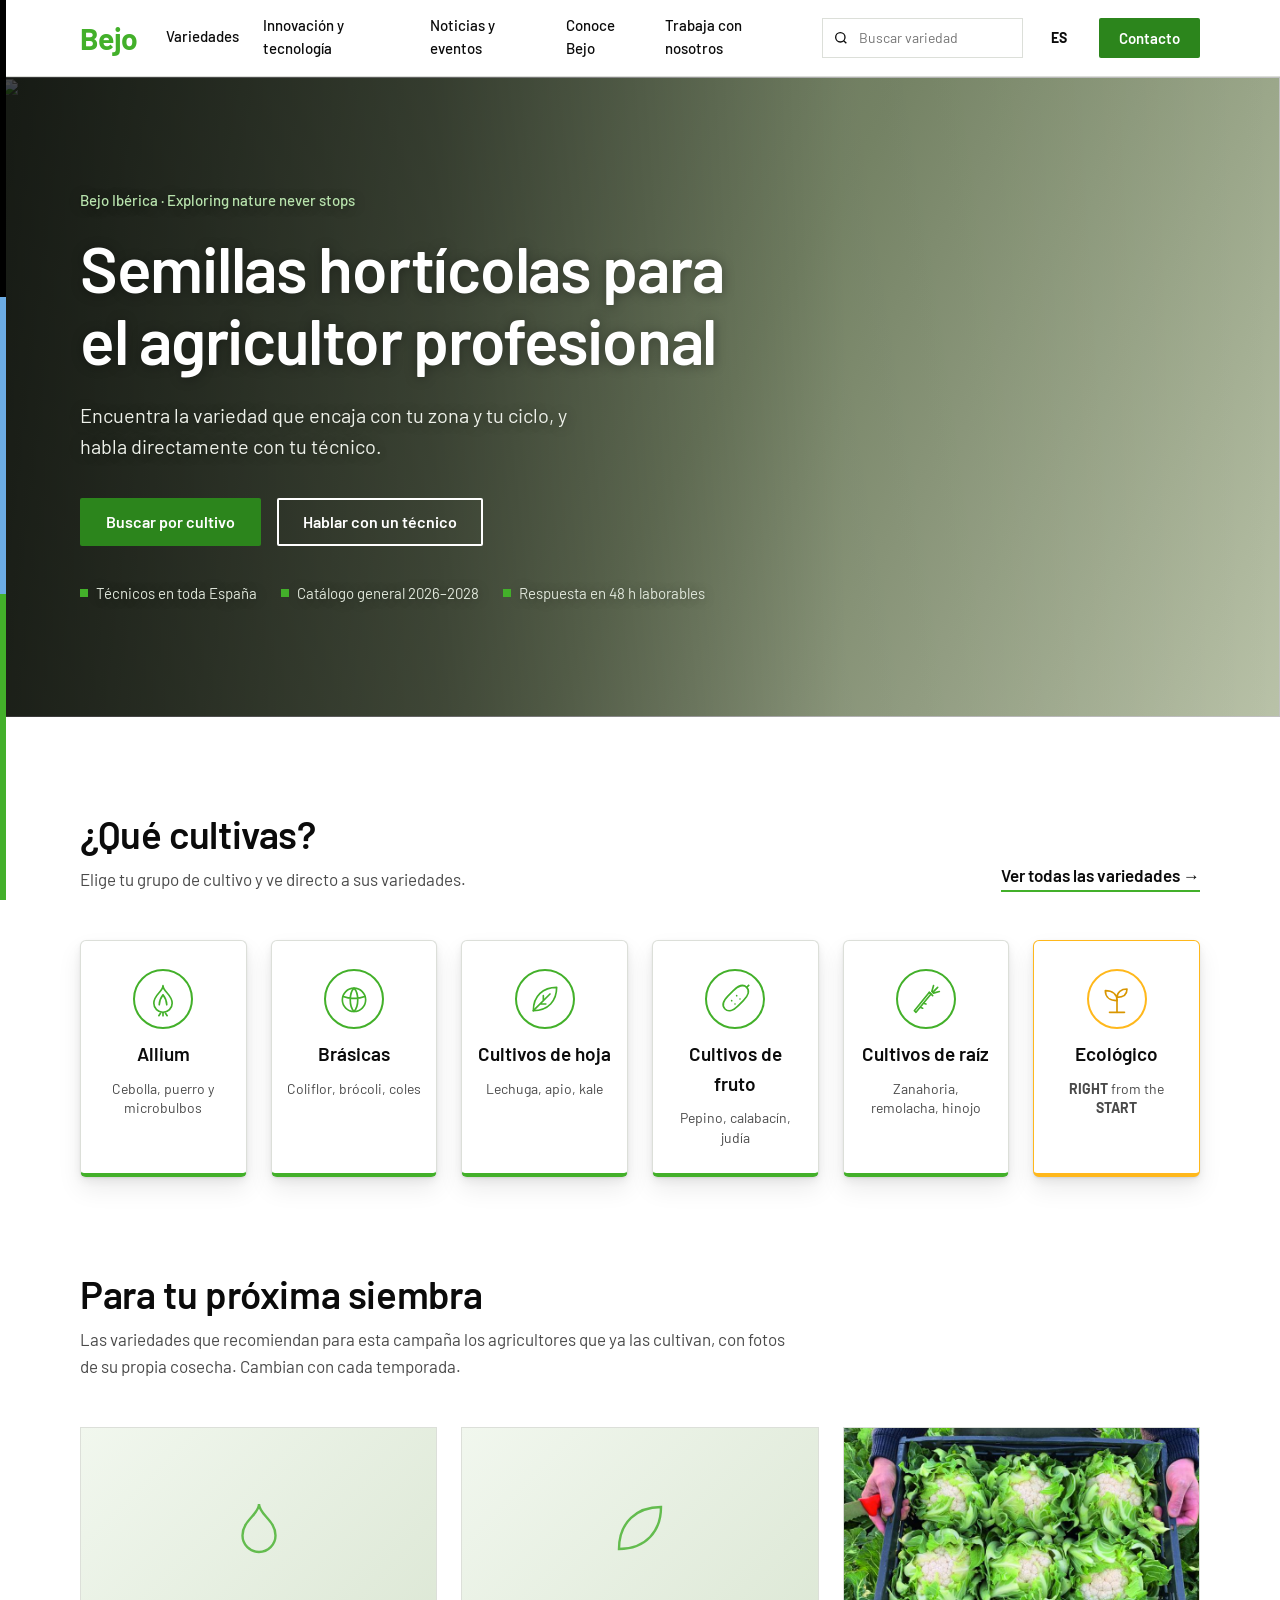
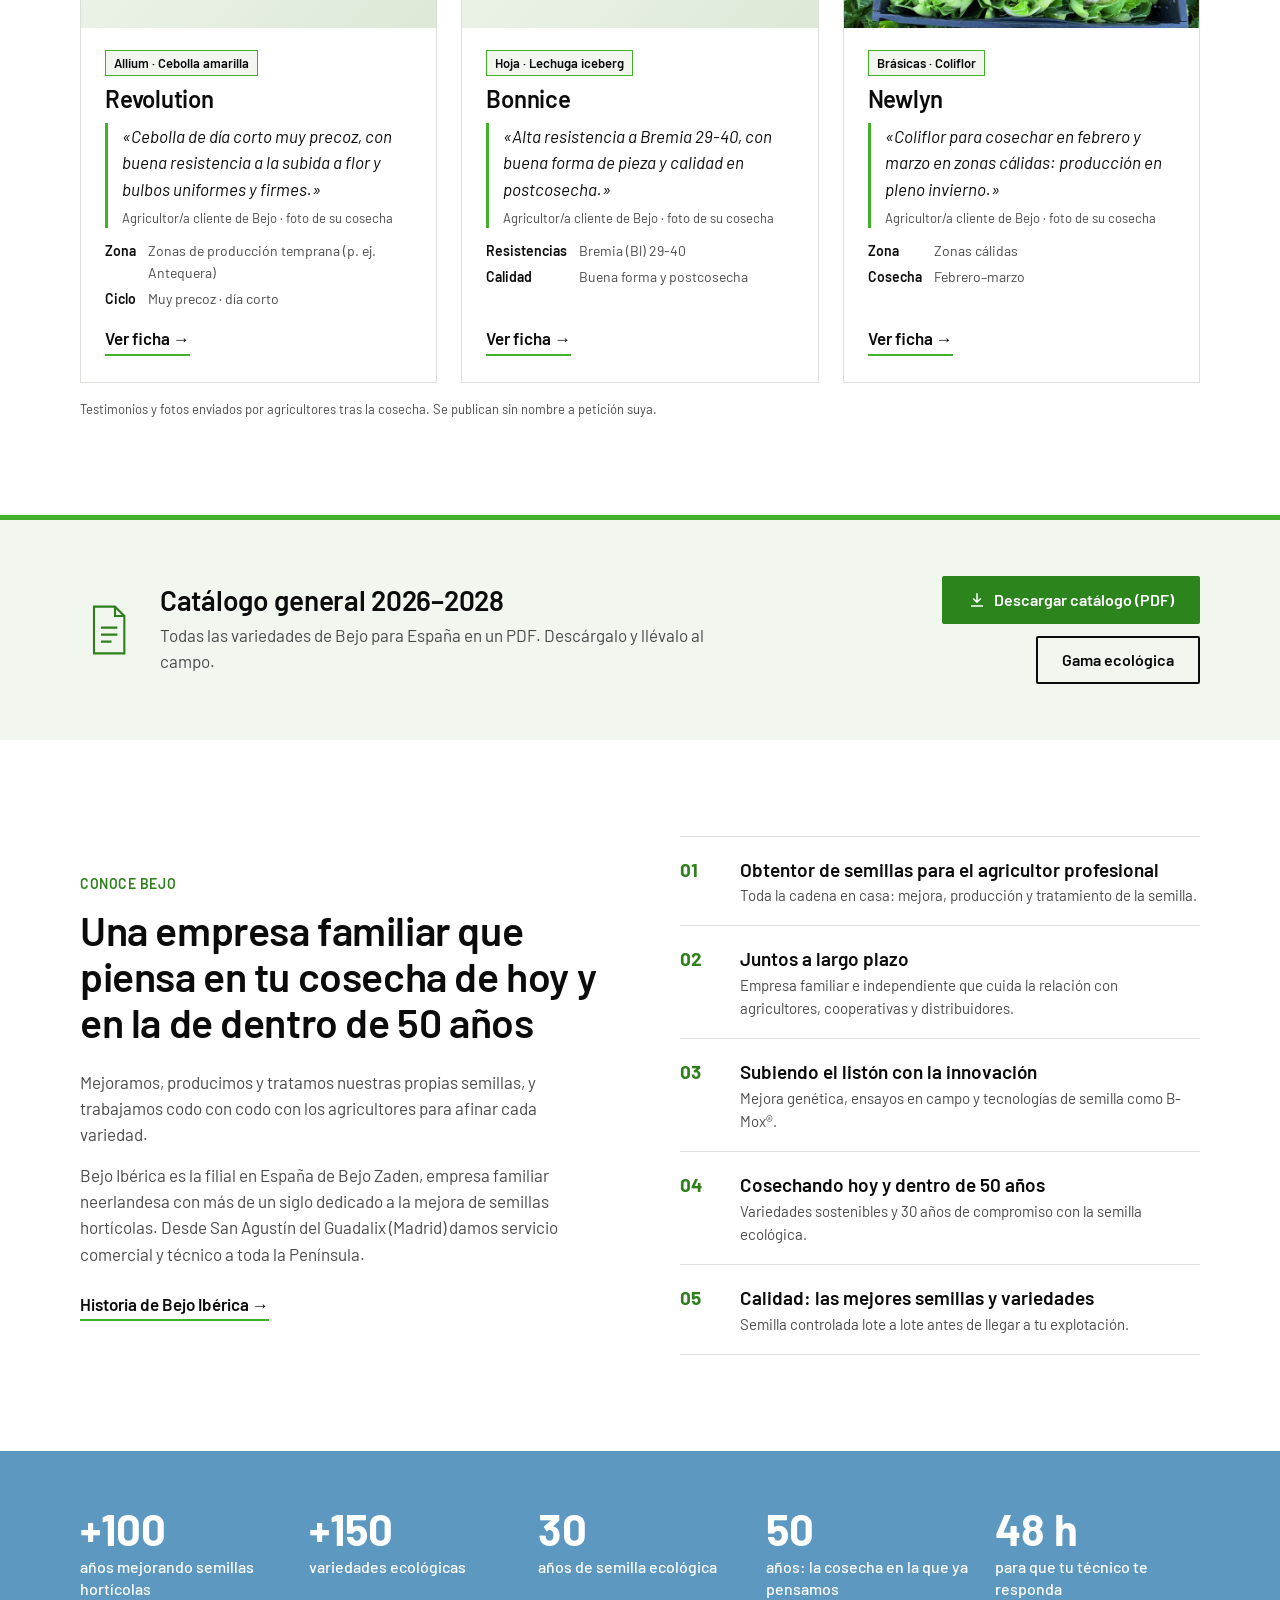
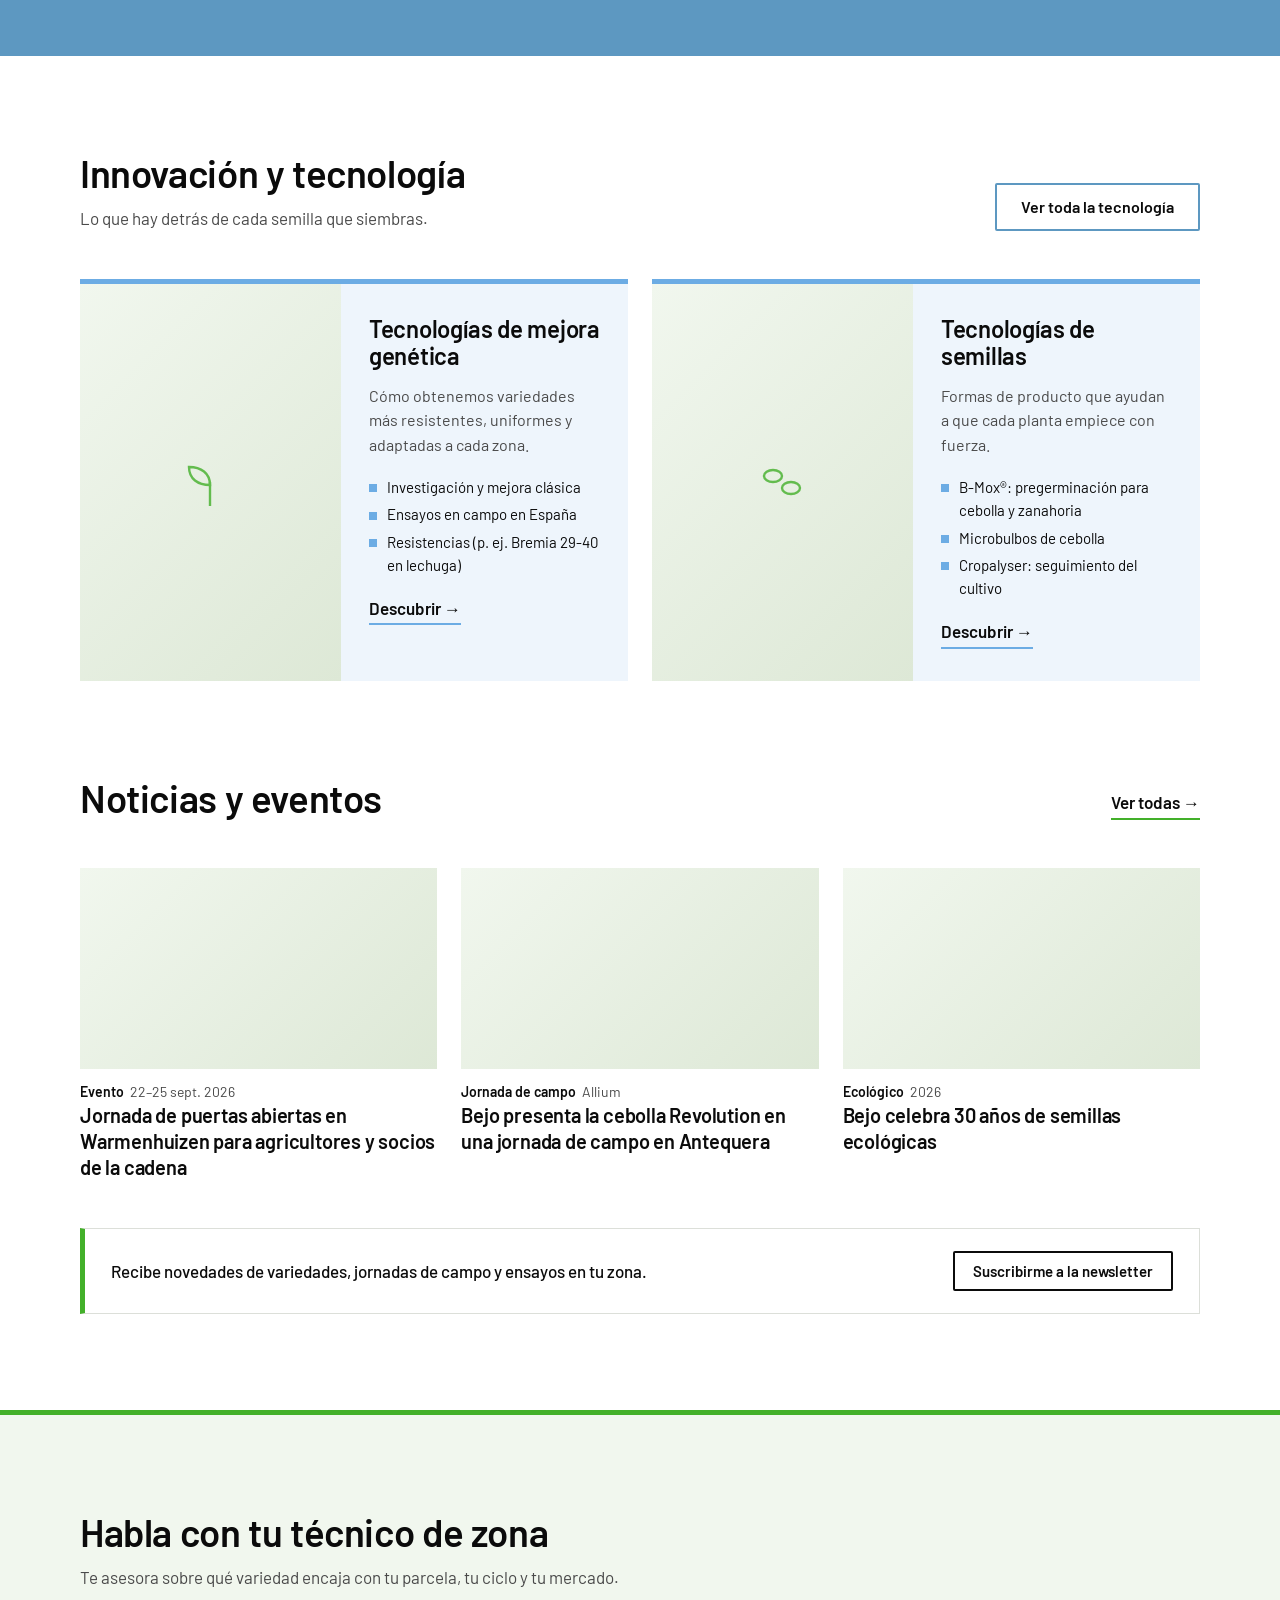
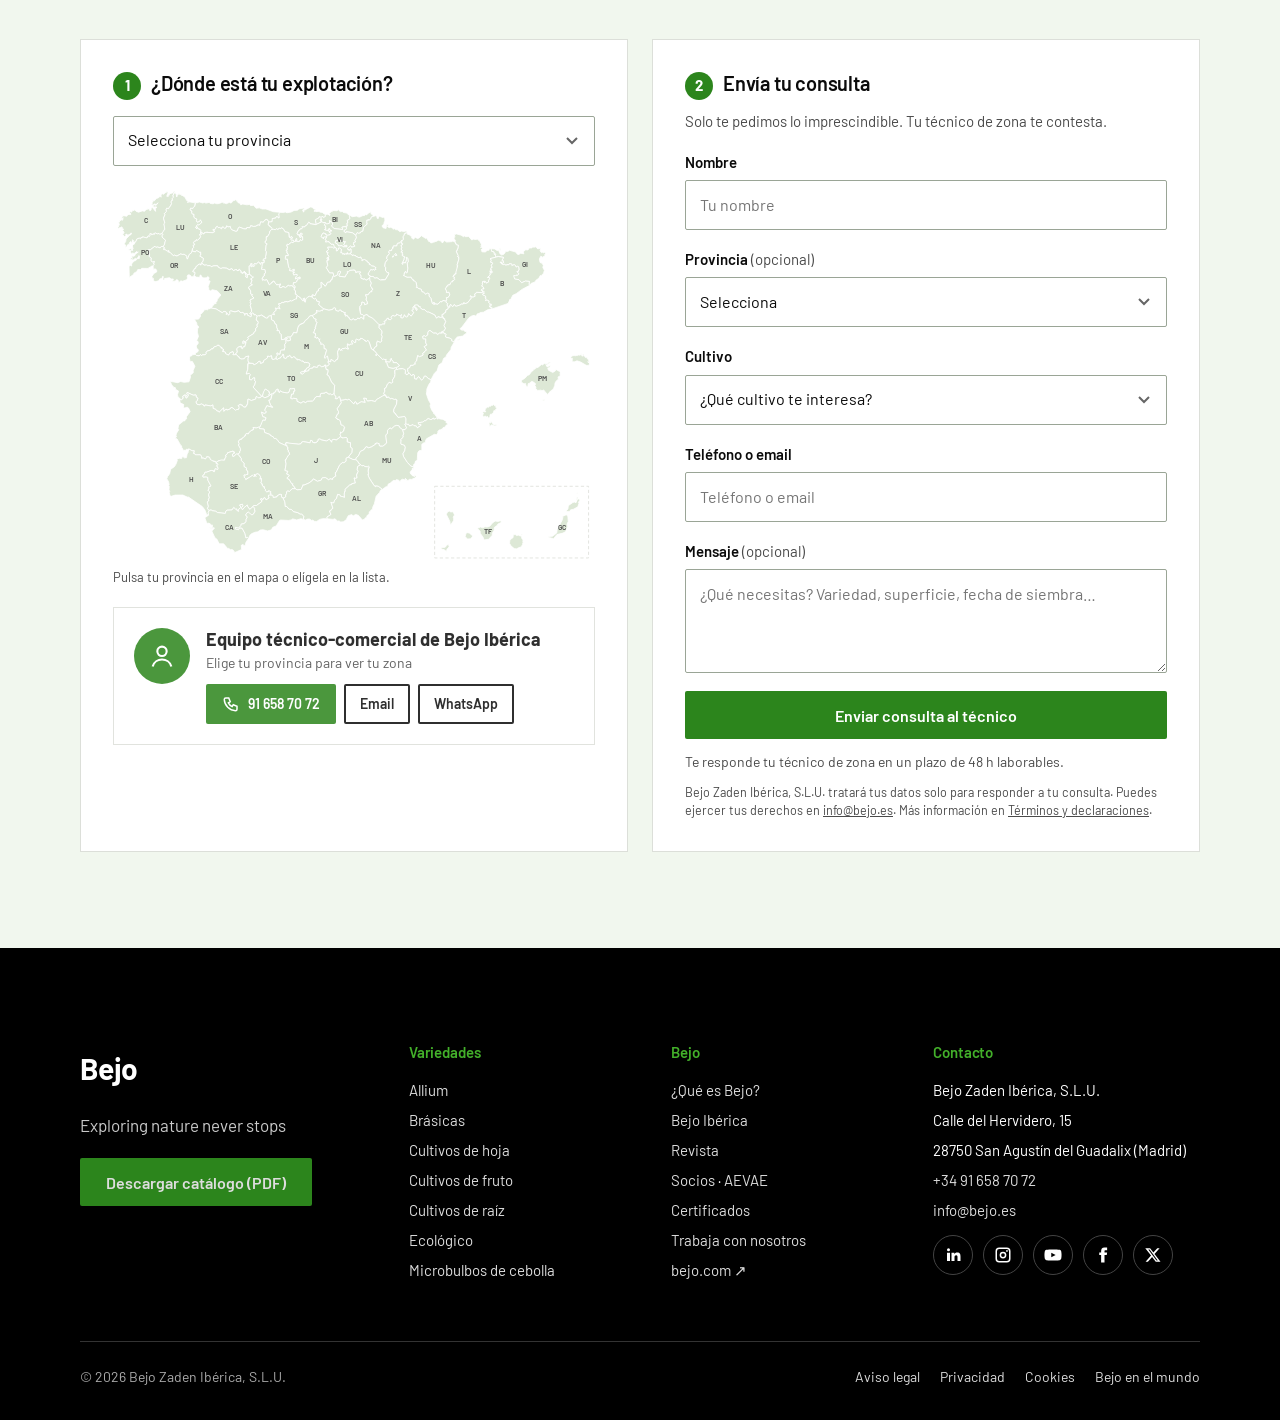
==== commit 1dfe61e0: "Variedades de campaña como prueba social Las tres tarjetas muestran ahora el testimonio del agricult" ====
--- a/bejo-landing-un-solo-archivo.html
+++ b/bejo-landing-un-solo-archivo.html
@@ -192,6 +192,10 @@
 .tag{font-size:13px;font-weight:600;padding:2px 8px;border:1.5px solid var(--green);background:var(--tint-green)}
 .variety h3{font-size:24px}
 .variety p{color:var(--muted)}
+.testimonio{margin:0;padding-left:14px;border-left:3px solid var(--green)}
+.testimonio p{color:var(--ink);font-style:italic}
+.testimonio footer{margin-top:6px;font-size:13px;color:var(--muted)}
+.testimonio-nota{margin-top:16px;font-size:13px;color:var(--muted)}
 .variety dl{display:grid;grid-template-columns:auto 1fr;gap:4px 12px;margin:2px 0 6px;font-size:14px}
 .variety dt{font-weight:600}
 .variety dd{margin:0;color:var(--muted)}
@@ -471,7 +475,7 @@
 <!-- ============ 1 · Header ============ -->
 <header class="header" id="top">
   <div class="wrap">
-    <a href="https://www.bejo.es/" class="logo" aria-label="Bejo Ibérica, inicio">
+    <a href="https://www.bejo.es/" class="logo" aria-label="Bejo Ibérica, inicio" target="_blank" rel="noopener">
       <img src="https://www.bejo.es/sites/bejo-drupal/files/Bejo-LG_1.svg" alt="Bejo" width="120" height="44">
       <span class="logo-text" aria-hidden="true">Bejo</span>
     </a>
@@ -480,7 +484,7 @@
       <a href="#innovacion">Innovación y tecnología</a>
       <a href="#noticias">Noticias y eventos</a>
       <a href="#por-que">Conoce Bejo</a>
-      <a href="https://www.bejo.es/careers" class="nav-extra">Trabaja con nosotros</a>
+      <a href="https://www.bejo.es/careers" class="nav-extra" target="_blank" rel="noopener">Trabaja con nosotros</a>
     </nav>
     <form class="search" role="search" data-search>
       <label class="sr-only" for="searchDesk">Buscar cultivo o variedad</label>
@@ -488,7 +492,7 @@
       <input type="search" id="searchDesk" placeholder="Buscar variedad" autocomplete="off" aria-autocomplete="list" aria-controls="searchDeskList" aria-expanded="false">
       <ul class="search-results" id="searchDeskList" role="listbox"></ul>
     </form>
-    <a href="https://www.bejo.com/countries" class="lang" title="Otros países Bejo" aria-label="Idioma: español. Ver otros países Bejo">ES</a>
+    <a href="https://www.bejo.com/countries" class="lang" title="Otros países Bejo" aria-label="Idioma: español. Ver otros países Bejo" target="_blank" rel="noopener">ES</a>
     <a href="#tecnico" class="btn btn-green btn-sm nav-cta desk-only" data-track="cta_contacto_menu">Contacto</a>
     <div class="tools mob-only">
       <button class="icon-btn" id="searchBtn" type="button" aria-label="Buscar variedad">
@@ -512,8 +516,8 @@
   <a href="#innovacion">Innovación y tecnología</a>
   <a href="#noticias">Noticias y eventos</a>
   <a href="#por-que">Conoce Bejo</a>
-  <a href="https://www.bejo.es/careers">Trabaja con nosotros</a>
-  <a href="https://www.bejo.com/countries">Idioma: ES · Otros países</a>
+  <a href="https://www.bejo.es/careers" target="_blank" rel="noopener">Trabaja con nosotros</a>
+  <a href="https://www.bejo.com/countries" target="_blank" rel="noopener">Idioma: ES · Otros países</a>
   <a href="#tecnico" class="btn btn-green" data-track="cta_contacto_menu">Hablar con mi técnico</a>
 </div>
 
@@ -552,30 +556,30 @@
       <h2 id="crops-title">¿Qué cultivas?</h2>
       <p><span class="mob-only">Desliza y elige</span><span class="desk-only">Elige</span> tu grupo de cultivo y ve directo a sus variedades.</p>
     </div>
-      <a href="https://www.bejo.es/variedades" class="link link-arrow desk-only">Ver todas las variedades</a>
+      <a href="https://www.bejo.es/variedades" class="link link-arrow desk-only" target="_blank" rel="noopener">Ver todas las variedades</a>
     </div>
     <div class="crops" role="list">
-      <a href="https://www.bejo.es/variedades" class="crop" role="listitem" data-crop="allium" data-track="crop_allium">
+      <a href="https://www.bejo.es/variedades" class="crop" role="listitem" data-crop="allium" data-track="crop_allium" target="_blank" rel="noopener">
         <svg viewBox="0 0 48 48" aria-hidden="true"><path d="M24 8c0 7-11 11-11 21a11 11 0 0 0 22 0c0-10-11-14-11-21z"/><path d="M24 19c-3 4-4.5 8-4.5 12M24 19c3 4 4.5 8 4.5 12"/><path d="M21 41l-2 3M24 41v3M27 41l2 3"/></svg>
         <strong>Allium</strong><span>Cebolla, puerro y microbulbos</span>
       </a>
-      <a href="https://www.bejo.es/variedades" class="crop" role="listitem" data-crop="brasicas" data-track="crop_brasicas">
+      <a href="https://www.bejo.es/variedades" class="crop" role="listitem" data-crop="brasicas" data-track="crop_brasicas" target="_blank" rel="noopener">
         <svg viewBox="0 0 48 48" aria-hidden="true"><circle cx="24" cy="25" r="14"/><path d="M24 11c-6 6-6 22 0 28M24 11c6 6 6 22 0 28M11 21c7 3 19 3 26 0"/></svg>
         <strong>Brásicas</strong><span>Coliflor, brócoli, coles</span>
       </a>
-      <a href="https://www.bejo.es/variedades" class="crop" role="listitem" data-crop="hoja" data-track="crop_hoja">
+      <a href="https://www.bejo.es/variedades" class="crop" role="listitem" data-crop="hoja" data-track="crop_hoja" target="_blank" rel="noopener">
         <svg viewBox="0 0 48 48" aria-hidden="true"><path d="M10 38C10 20 22 10 38 10c0 16-10 28-28 28z"/><path d="M10 38l20-20M18 30h7M22 26v-6"/></svg>
         <strong>Cultivos de hoja</strong><span>Lechuga, apio, kale</span>
       </a>
-      <a href="https://www.bejo.es/variedades" class="crop" role="listitem" data-crop="fruto" data-track="crop_fruto">
+      <a href="https://www.bejo.es/variedades" class="crop" role="listitem" data-crop="fruto" data-track="crop_fruto" target="_blank" rel="noopener">
         <svg viewBox="0 0 48 48" aria-hidden="true"><path d="M12 36c-4-4-2-10 4-16l6-6c6-6 12-8 16-4s2 10-4 16l-6 6c-6 6-12 8-16 4z"/><path d="M38 10l3-3M20 26h.01M26 20h.01M24 30h.01M30 24h.01"/></svg>
         <strong>Cultivos de fruto</strong><span>Pepino, calabacín, judía</span>
       </a>
-      <a href="https://www.bejo.es/variedades" class="crop" role="listitem" data-crop="raiz" data-track="crop_raiz">
+      <a href="https://www.bejo.es/variedades" class="crop" role="listitem" data-crop="raiz" data-track="crop_raiz" target="_blank" rel="noopener">
         <svg viewBox="0 0 48 48" aria-hidden="true"><path d="M30 18L12 40l-2-2 18-22z"/><path d="M28 16l4 4M31 15l2-7M33 17l7-2M32 16l6-6M17 34l3 1M21 29l3 1"/></svg>
         <strong>Cultivos de raíz</strong><span>Zanahoria, remolacha, hinojo</span>
       </a>
-      <a href="https://www.bejo.es/semillas-ecologicas" class="crop eco" role="listitem" data-crop="eco" data-track="crop_ecologico">
+      <a href="https://www.bejo.es/semillas-ecologicas" class="crop eco" role="listitem" data-crop="eco" data-track="crop_ecologico" target="_blank" rel="noopener">
         <svg viewBox="0 0 48 48" aria-hidden="true"><path d="M24 40V24"/><path d="M24 26c0-8-6-12-14-12 0 8 6 12 14 12zM24 22c0-6 5-10 12-10 0 7-5 10-12 10z"/><path d="M15 40h18"/></svg>
         <strong>Ecológico</strong><span><b>RIGHT</b> from the <b>START</b></span>
       </a>
@@ -589,44 +593,45 @@
   <div class="wrap">
     <div class="section-head"><div>
       <h2 id="camp-title">Para tu próxima siembra</h2>
-      <p>Variedades recomendadas para la campaña de otoño–invierno.<span class="desk-only"> Cambian con cada temporada.</span></p>
+      <p>Las variedades que recomiendan para esta campaña los agricultores que ya las cultivan, con fotos de su propia cosecha.<span class="desk-only"> Cambian con cada temporada.</span></p>
     </div></div>
     <div class="varieties">
       <article class="variety" id="var-revolution">
-        <div class="photo"><img src="https://www.bejo.es/sites/bejo-drupal/files/styles/gallery_item_lg/public/media/images/Revolution%20Open%20Days%20%2812%29.jpg?itok=Qv2knWuD" alt="Cebolla Revolution en la jornada de campo de Bejo en Antequera" loading="lazy" data-fallback>
+        <div class="photo"><img src="https://www.bejo.es/sites/bejo-drupal/files/styles/gallery_item_lg/public/media/images/Revolution%20Open%20Days%20%2812%29.jpg?itok=Qv2knWuD" alt="Cebolla Revolution: foto de la cosecha enviada por el agricultor" loading="lazy" data-fallback>
           <svg class="photo-fallback" viewBox="0 0 48 48" aria-hidden="true"><path d="M24 8c0 7-11 11-11 21a11 11 0 0 0 22 0c0-10-11-14-11-21z"/></svg></div>
         <div class="variety-body">
           <span class="tag">Allium · Cebolla amarilla</span>
           <h3>Revolution</h3>
-          <p>Cebolla de día corto muy precoz, con buena resistencia a la subida a flor y bulbos uniformes y firmes.</p>
+          <blockquote class="testimonio"><p>«Cebolla de día corto muy precoz, con buena resistencia a la subida a flor y bulbos uniformes y firmes.»</p><footer>Agricultor/a cliente de Bejo · foto de su cosecha</footer></blockquote>
           <dl><dt>Zona</dt><dd>Zonas de producción temprana (p. ej. Antequera)</dd><dt>Ciclo</dt><dd>Muy precoz · día corto</dd></dl>
-          <a href="https://www.bejo.es/cebolla/revolution" class="link link-arrow" data-track="ficha_revolution">Ver ficha<span class="sr-only"> de Revolution</span></a>
+          <a href="https://www.bejo.es/cebolla/revolution" class="link link-arrow" data-track="ficha_revolution" target="_blank" rel="noopener">Ver ficha<span class="sr-only"> de Revolution</span></a>
         </div>
       </article>
       <article class="variety" id="var-bonnice">
-        <div class="photo"><img src="https://www.bejo.es/sites/bejo-drupal/files/styles/banner_middle_xxxl/public/media/images/lettuce_iceberg_bejo_26_143-21191-original.jpg?itok=ijqKNQSE" alt="Lechuga iceberg de Bejo en campo" loading="lazy" data-fallback>
+        <div class="photo"><img src="https://www.bejo.es/sites/bejo-drupal/files/styles/banner_middle_xxxl/public/media/images/lettuce_iceberg_bejo_26_143-21191-original.jpg?itok=ijqKNQSE" alt="Lechuga iceberg Bonnice: foto de la cosecha enviada por el agricultor" loading="lazy" data-fallback>
           <svg class="photo-fallback" viewBox="0 0 48 48" aria-hidden="true"><path d="M10 38C10 20 22 10 38 10c0 16-10 28-28 28z"/></svg></div>
         <div class="variety-body">
           <span class="tag">Hoja · Lechuga iceberg</span>
           <h3>Bonnice</h3>
-          <p>Alta resistencia a Bremia 29-40, con buena forma de pieza y calidad en postcosecha.</p>
+          <blockquote class="testimonio"><p>«Alta resistencia a Bremia 29-40, con buena forma de pieza y calidad en postcosecha.»</p><footer>Agricultor/a cliente de Bejo · foto de su cosecha</footer></blockquote>
           <dl><dt>Resistencias</dt><dd>Bremia (Bl) 29-40</dd><dt>Calidad</dt><dd>Buena forma y postcosecha</dd></dl>
-          <a href="https://www.bejo.es/lechuga/bonnice" class="link link-arrow" data-track="ficha_bonnice">Ver ficha<span class="sr-only"> de Bonnice</span></a>
+          <a href="https://www.bejo.es/lechuga/bonnice" class="link link-arrow" data-track="ficha_bonnice" target="_blank" rel="noopener">Ver ficha<span class="sr-only"> de Bonnice</span></a>
         </div>
       </article>
       <article class="variety" id="var-newlyn">
-        <div class="photo"><img src="[data-uri]" alt="Coliflores Newlyn recién cosechadas en caja, en campo" loading="lazy" data-fallback>
+        <div class="photo"><img src="[data-uri]